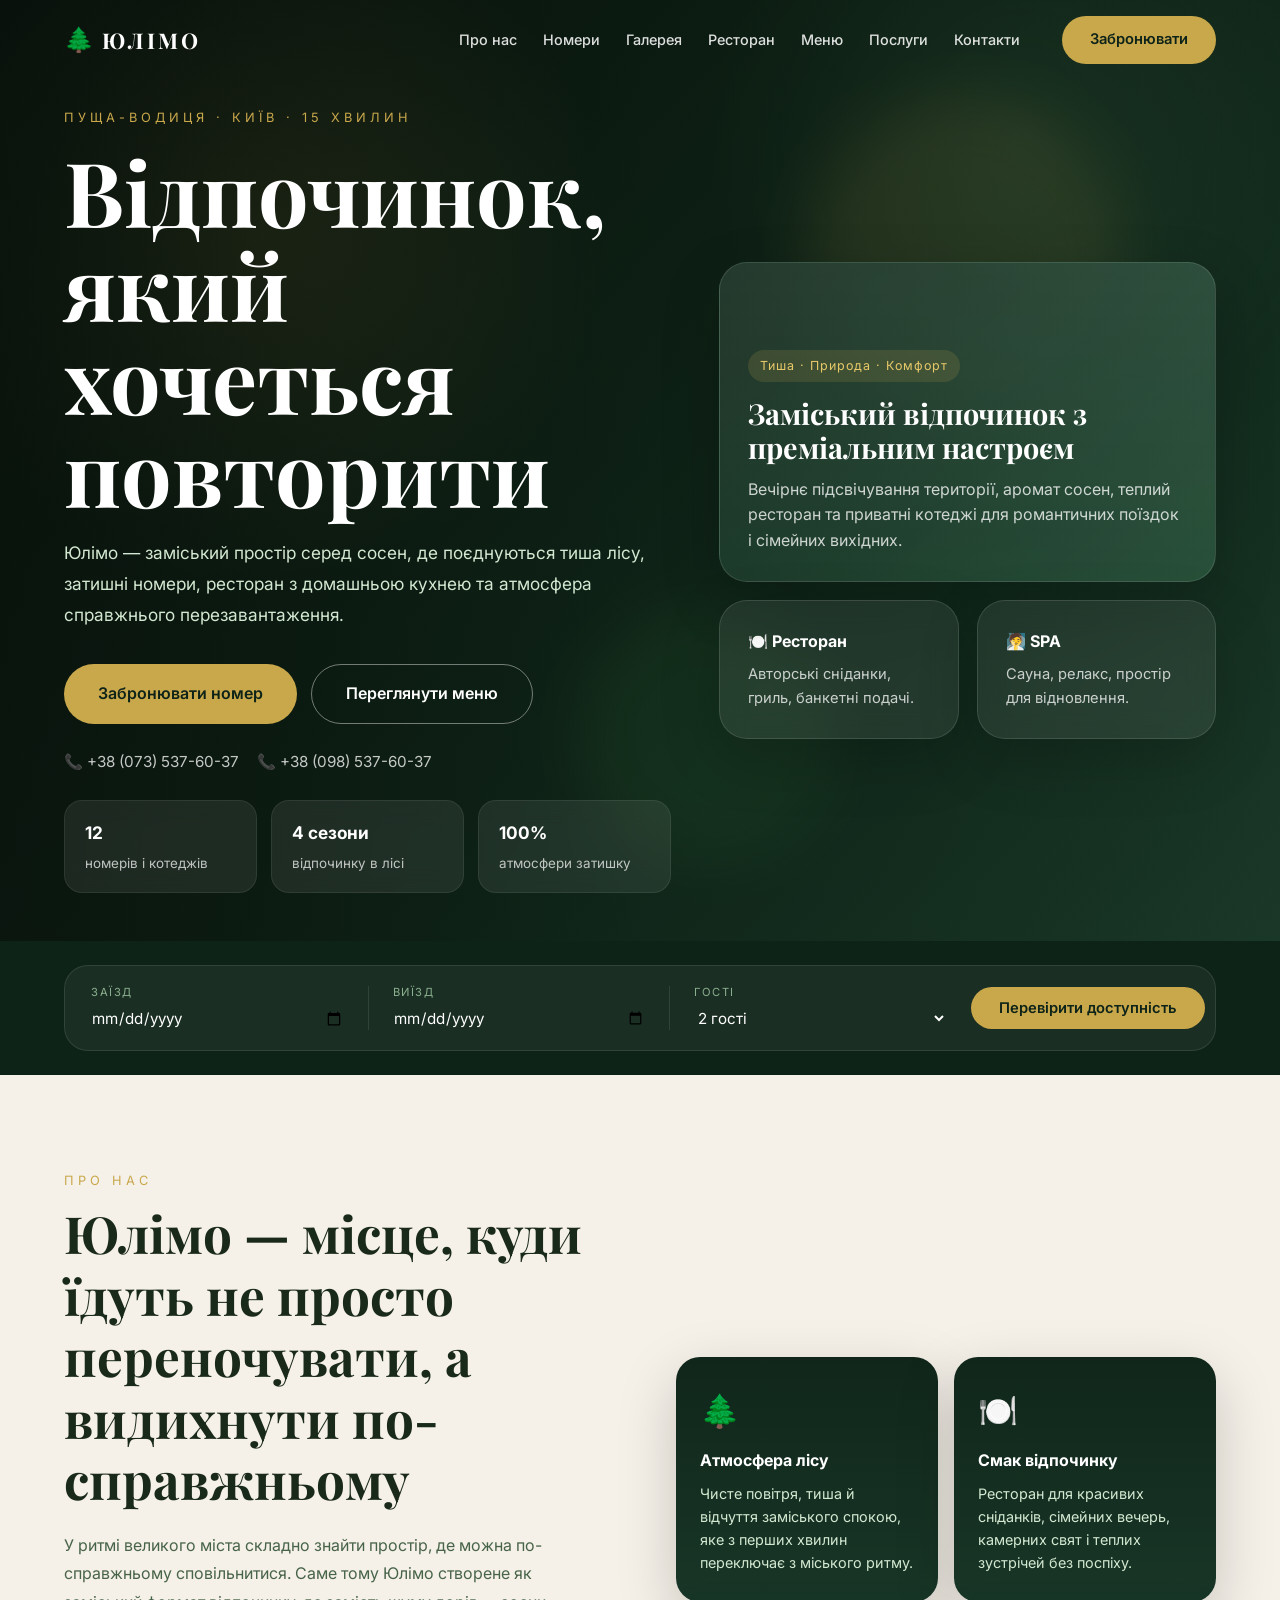
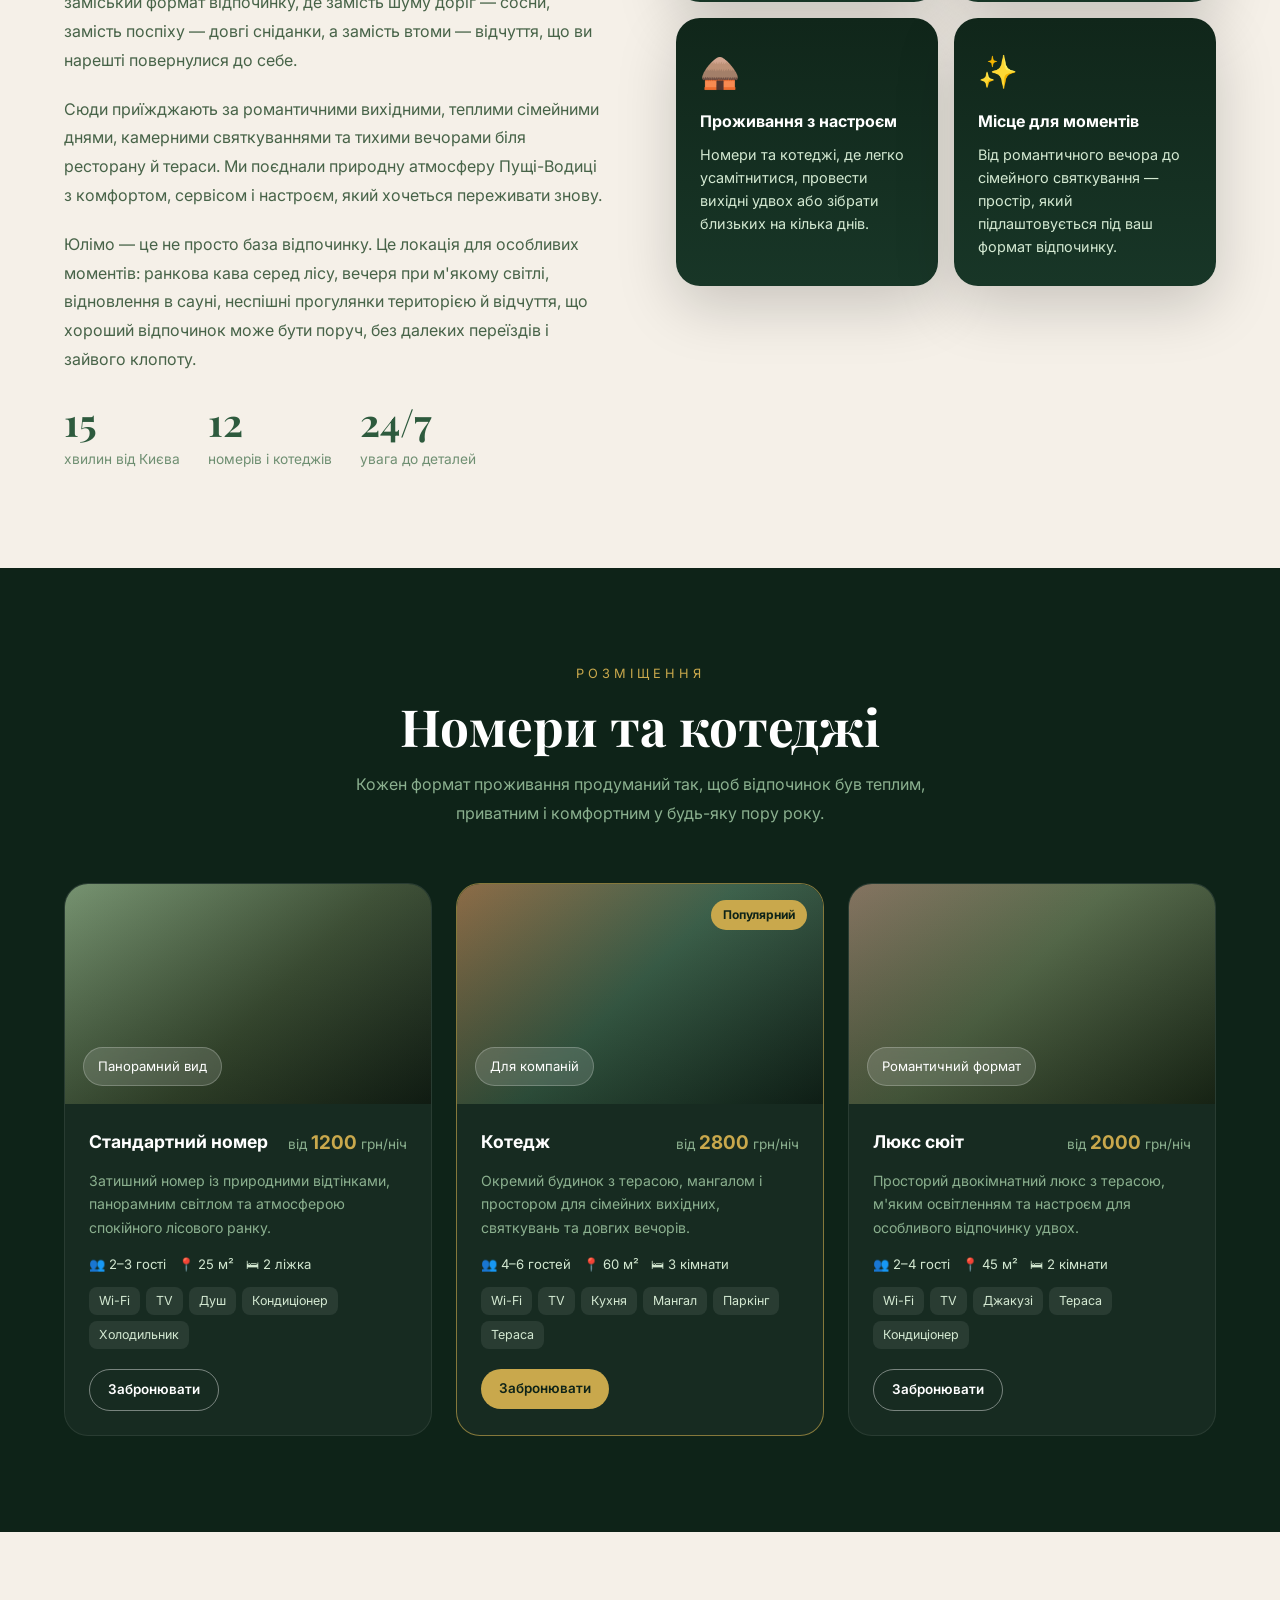
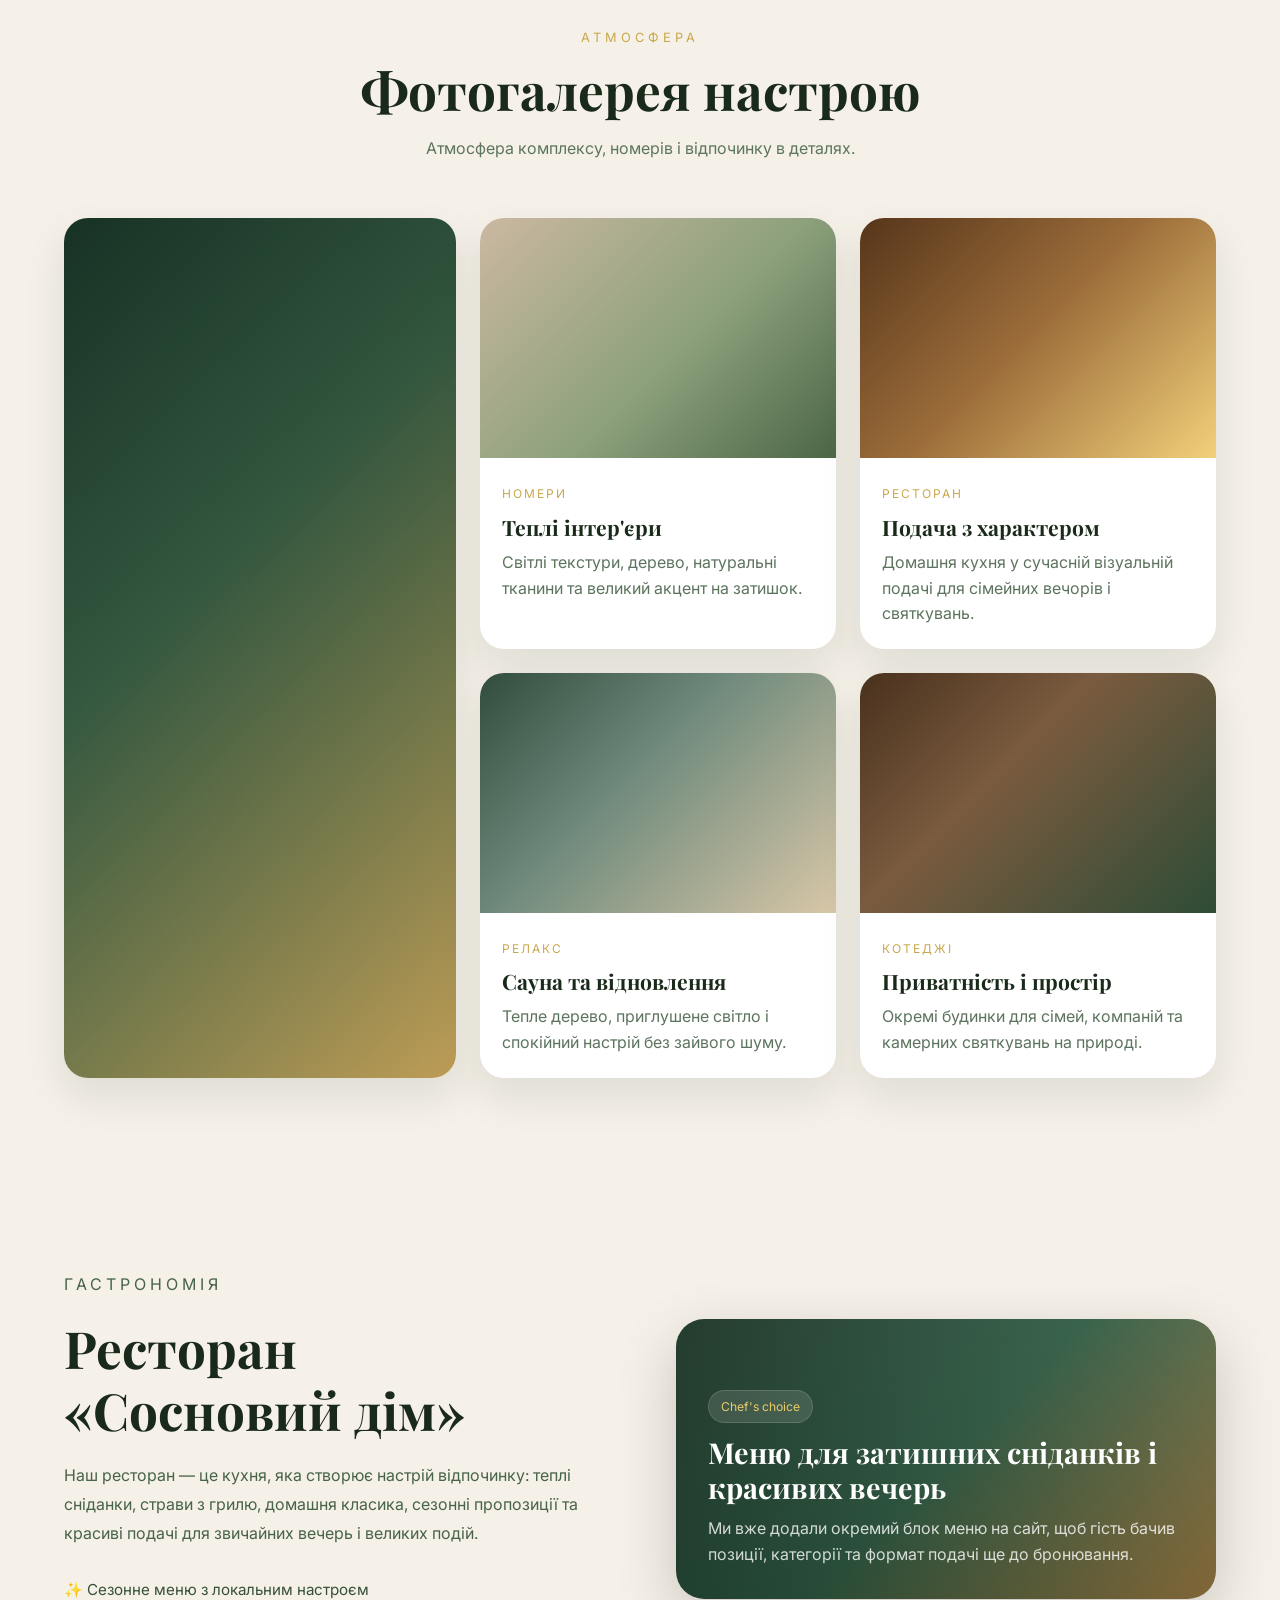
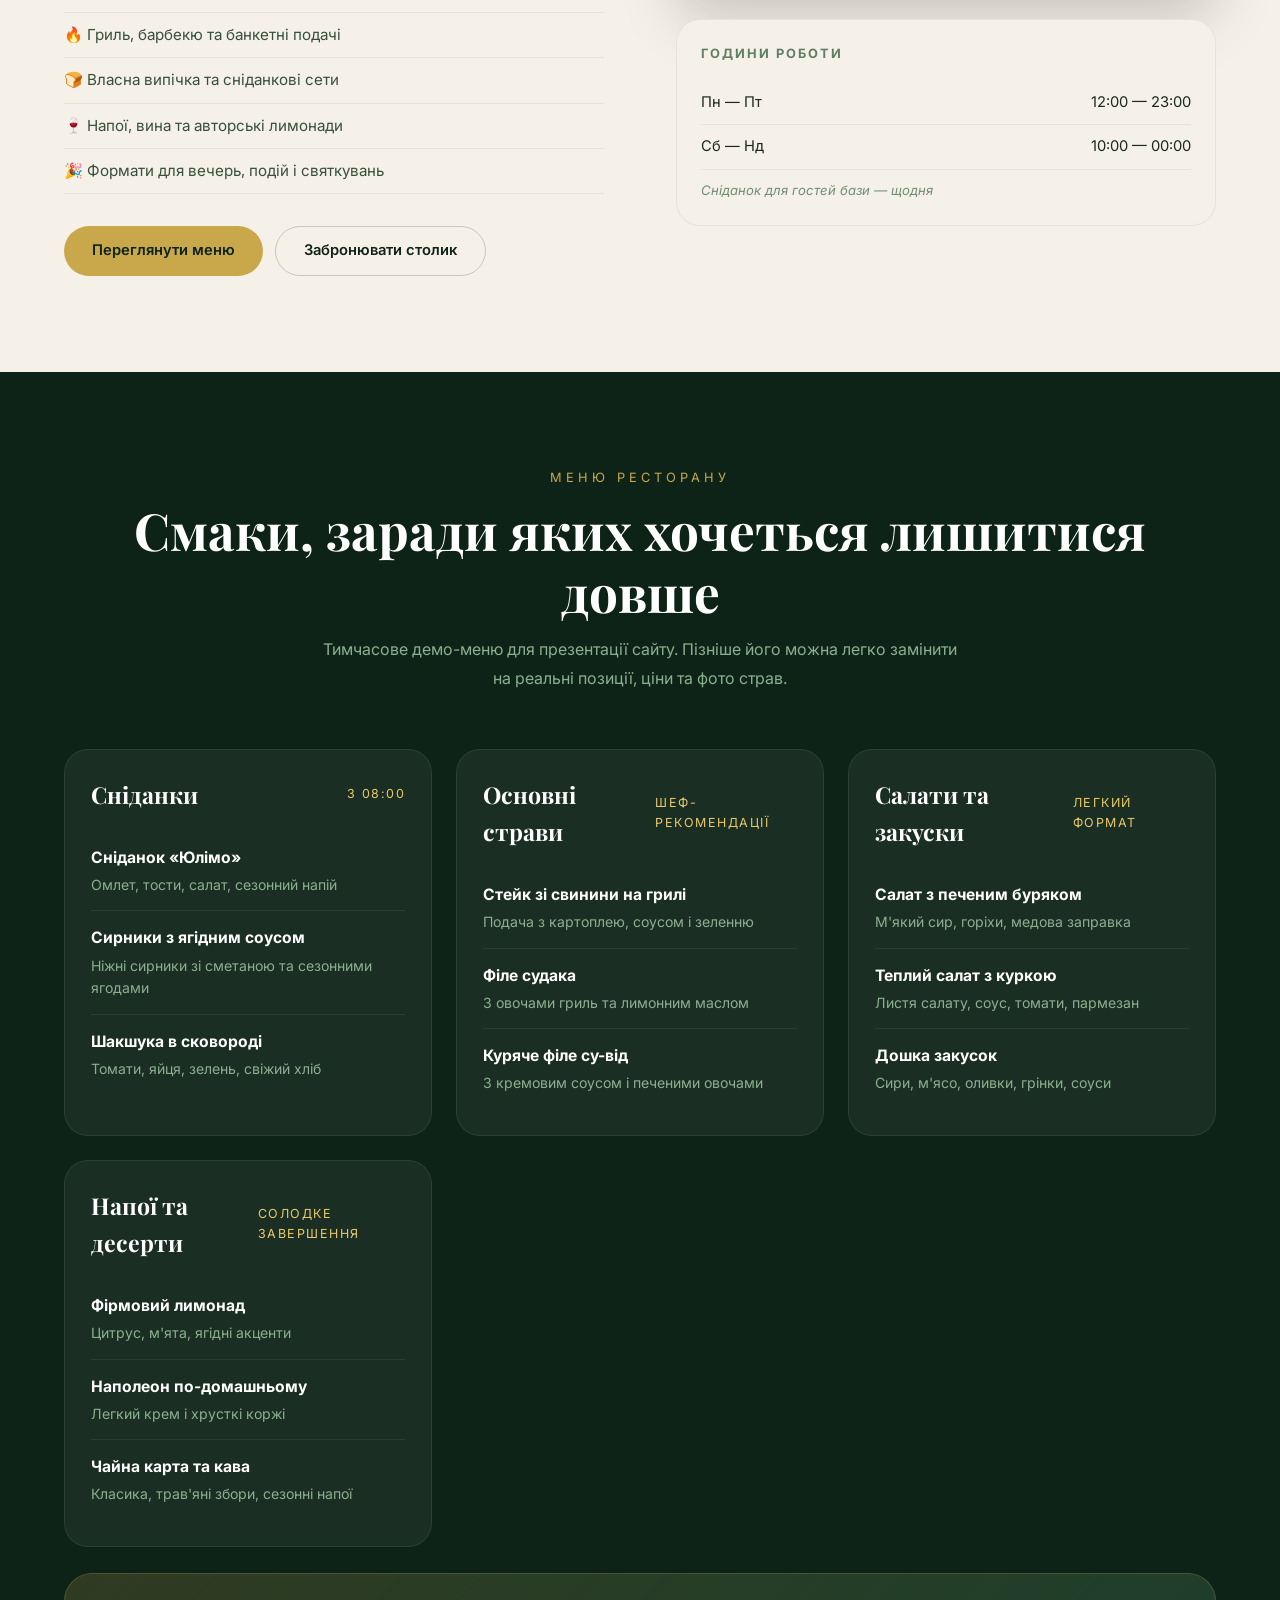
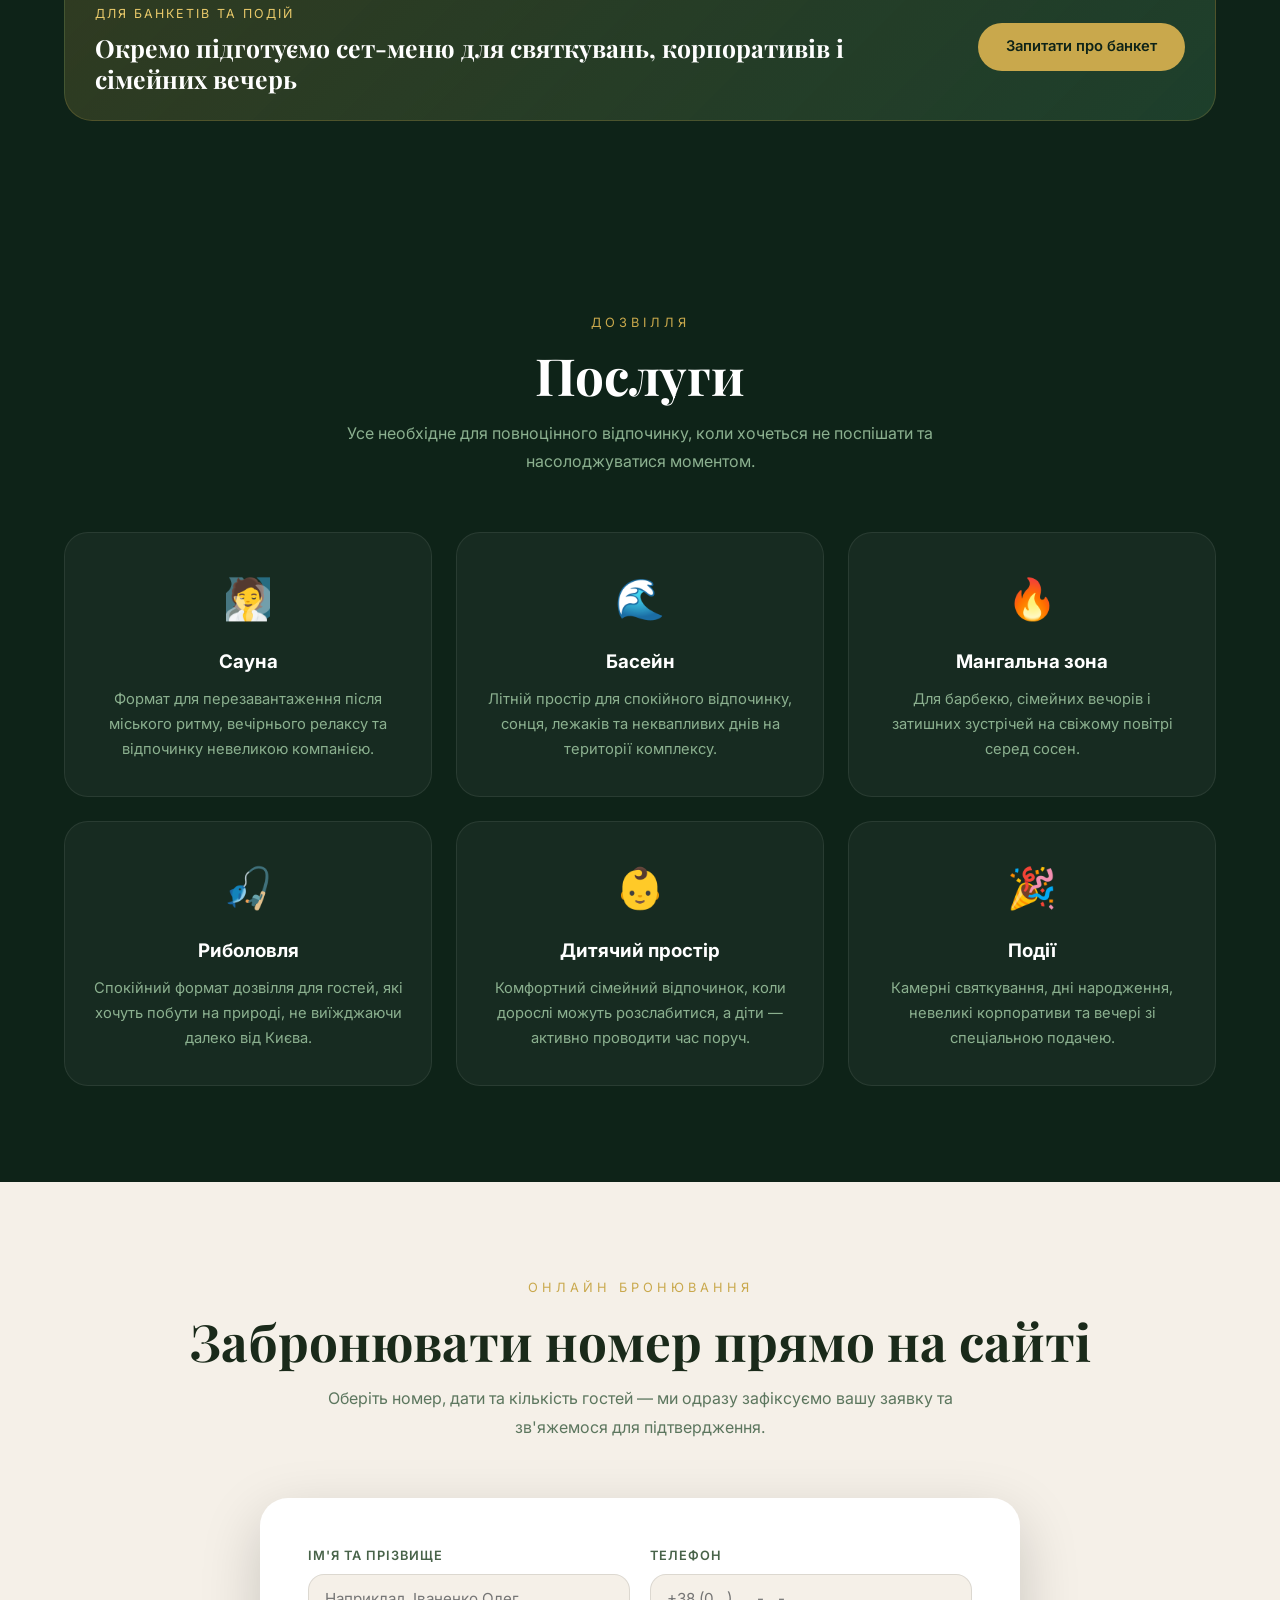
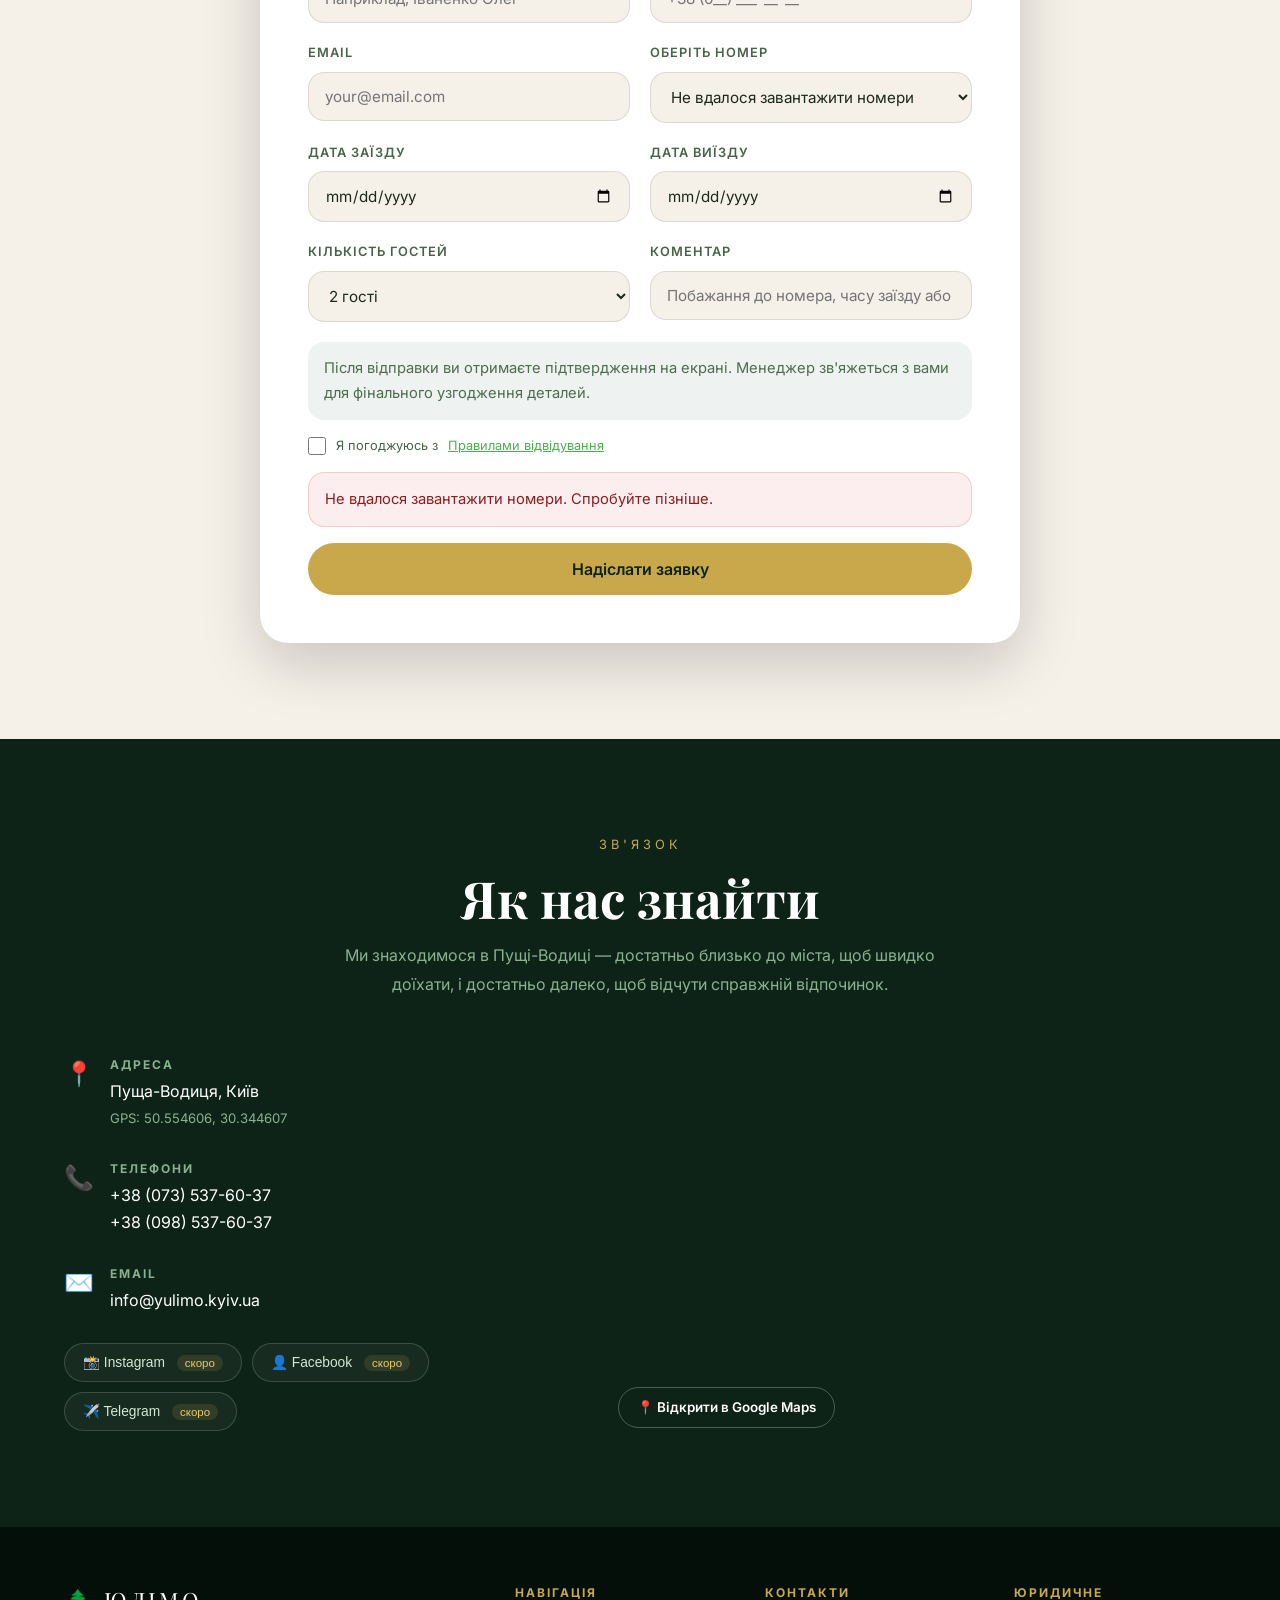
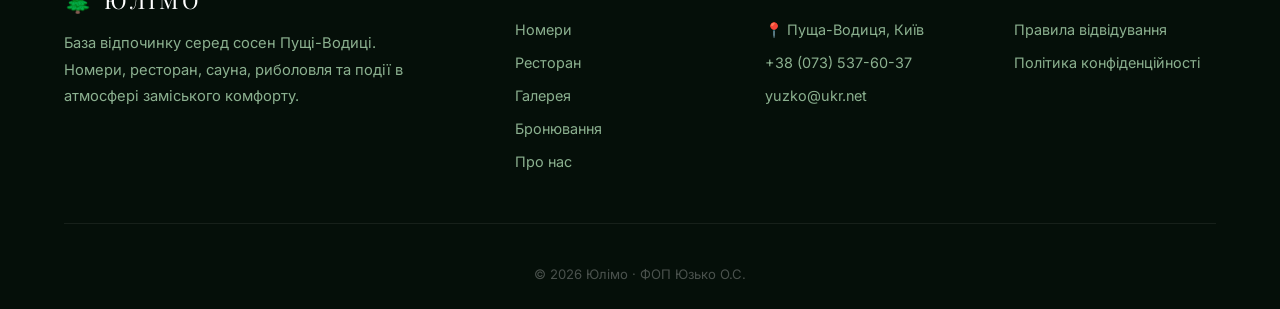
==== frontend/index.html @ b5e1c79e "fix: mobile navbar visibility on scroll + remove FOP from non-footer areas Co-authored-by: imeromua " ====
<!DOCTYPE html>
<html lang="uk">
<head>
    <meta charset="UTF-8">
    <meta name="viewport" content="width=device-width, initial-scale=1.0">
    <title>Юлімо — База відпочинку у Пущі-Водиці, Київ</title>
    <meta name="description" content="База відпочинку Юлімо — затишок серед сосен Пущі-Водиці поруч Києва. Номери і котеджі, ресторан з домашньою кухнею, сауна, риболовля, басейн. Бронюйте онлайн!">
    <meta name="keywords" content="база відпочинку, пуща водиця, київ, котеджі, номери, ресторан, сауна, риболовля, відпочинок, юлімо">
    <meta name="robots" content="index, follow">
    <meta property="og:title" content="Юлімо — База відпочинку у Пущі-Водиці">
    <meta property="og:description" content="Зануртесь у лісову казку за 15 хвилин від центру Києва. Номери, котеджі, ресторан, сауна, риболовля.">
    <meta property="og:type" content="website">
    <meta property="og:url" content="https://yulimo.kyiv.ua">
    <meta property="og:locale" content="uk_UA">
    <meta name="twitter:card" content="summary_large_image">
    <meta name="twitter:title" content="Юлімо — База відпочинку у Пущі-Водиці">
    <meta name="twitter:description" content="Зануртесь у лісову казку за 15 хвилин від центру Києва. Номери, котеджі, ресторан, сауна, риболовля.">
    <meta name="twitter:url" content="https://yulimo.kyiv.ua">
    <link rel="canonical" href="https://yulimo.kyiv.ua">
    <link rel="icon" type="image/x-icon" href="/favicon.ico">
    <link rel="icon" type="image/png" sizes="32x32" href="/favicon-32x32.png">
    <link rel="icon" type="image/png" sizes="16x16" href="/favicon-16x16.png">
    <link rel="apple-touch-icon" sizes="180x180" href="/apple-touch-icon.png">
    <link rel="manifest" href="/site.webmanifest">
    <link rel="preconnect" href="https://fonts.googleapis.com">
    <link rel="preconnect" href="https://fonts.gstatic.com" crossorigin>
    <link href="https://fonts.googleapis.com/css2?family=Playfair+Display:wght@400;600;700&family=Inter:wght@300;400;500;600;700&display=swap" rel="stylesheet">
    <link rel="stylesheet" href="css/style.css">

    <script type="application/ld+json">
    {
        "@context": "https://schema.org",
        "@type": "LodgingBusiness",
        "name": "Юлімо",
        "description": "База відпочинку у Пущі-Водиці поруч Києва",
        "telephone": ["+380735376037", "+380985376037"],
        "email": "info@yulimo.kyiv.ua",
        "url": "https://yulimo.kyiv.ua",
        "address": {
            "@type": "PostalAddress",
            "addressLocality": "Пуща-Водиця",
            "addressRegion": "Київ",
            "addressCountry": "UA"
        },
        "geo": {
            "@type": "GeoCoordinates",
            "latitude": 50.554606,
            "longitude": 30.344607
        },
        "amenityFeature": [
            {"@type": "LocationFeatureSpecification", "name": "Сауна"},
            {"@type": "LocationFeatureSpecification", "name": "Басейн"},
            {"@type": "LocationFeatureSpecification", "name": "Ресторан"},
            {"@type": "LocationFeatureSpecification", "name": "Wi-Fi"}
        ]
    }
    </script>
</head>
<body>
    <nav class="navbar" id="navbar">
        <div class="container nav-inner">
            <a href="#home" class="logo">
                <span class="logo-icon">🌲</span>
                <span class="logo-text">ЮЛІМО</span>
            </a>
            <ul class="nav-links" id="navLinks">
                <li><a href="#about">Про нас</a></li>
                <li><a href="#rooms">Номери</a></li>
                <li><a href="#gallery">Галерея</a></li>
                <li><a href="#restaurant">Ресторан</a></li>
                <li><a href="#menu">Меню</a></li>
                <li><a href="#services">Послуги</a></li>
                <li><a href="#contacts">Контакти</a></li>
            </ul>
            <a href="#booking" class="btn btn-primary nav-btn">Забронювати</a>
            <button class="burger" id="burger" aria-label="Меню" aria-expanded="false" aria-controls="navLinks">
                <span></span><span></span><span></span>
            </button>
        </div>
    </nav>

    <section class="hero" id="home">
        <div class="hero-bg"></div>
        <div class="hero-overlay"></div>
        <div class="hero-glow hero-glow-one"></div>
        <div class="hero-glow hero-glow-two"></div>
        <div class="container hero-layout">
            <div class="hero-content">
                <p class="hero-label">Пуща-Водиця · Київ · 15 хвилин</p>
                <h1 class="hero-title">Відпочинок,<br>який хочеться повторити</h1>
                <p class="hero-subtitle">Юлімо — заміський простір серед сосен, де поєднуються тиша лісу, затишні номери, ресторан з домашньою кухнею та атмосфера справжнього перезавантаження.</p>
                <div class="hero-actions">
                    <a href="#booking" class="btn btn-primary btn-lg">Забронювати номер</a>
                    <a href="#menu" class="btn btn-outline btn-lg">Переглянути меню</a>
                </div>
                <div class="hero-phones">
                    <a href="tel:+380735376037" class="hero-phone">📞 +38 (073) 537-60-37</a>
                    <a href="tel:+380985376037" class="hero-phone">📞 +38 (098) 537-60-37</a>
                </div>
                <div class="hero-metrics">
                    <div class="hero-metric">
                        <strong>12</strong>
                        <span>номерів і котеджів</span>
                    </div>
                    <div class="hero-metric">
                        <strong>4 сезони</strong>
                        <span>відпочинку в лісі</span>
                    </div>
                    <div class="hero-metric">
                        <strong>100%</strong>
                        <span>атмосфери затишку</span>
                    </div>
                </div>
            </div>
            <div class="hero-showcase reveal">
                <div class="showcase-card showcase-main">
                    <span class="showcase-kicker">Тиша · Природа · Комфорт</span>
                    <h3>Заміський відпочинок з преміальним настроєм</h3>
                    <p>Вечірнє підсвічування території, аромат сосен, теплий ресторан та приватні котеджі для романтичних поїздок і сімейних вихідних.</p>
                </div>
                <div class="showcase-row">
                    <div class="showcase-card showcase-small">
                        <span>🍽️ Ресторан</span>
                        <p>Авторські сніданки, гриль, банкетні подачі.</p>
                    </div>
                    <div class="showcase-card showcase-small">
                        <span>🧖 SPA</span>
                        <p>Сауна, релакс, простір для відновлення.</p>
                    </div>
                </div>
            </div>
        </div>
    </section>

    <section class="quick-booking">
        <div class="container">
            <form class="booking-bar" id="quickBookingForm">
                <div class="booking-field">
                    <label>Заїзд</label>
                    <input type="date" id="checkIn" required>
                </div>
                <div class="booking-divider"></div>
                <div class="booking-field">
                    <label>Виїзд</label>
                    <input type="date" id="checkOut" required>
                </div>
                <div class="booking-divider"></div>
                <div class="booking-field">
                    <label>Гості</label>
                    <select id="guests">
                        <option value="1">1 гість</option>
                        <option value="2" selected>2 гості</option>
                        <option value="3">3 гості</option>
                        <option value="4">4 гості</option>
                        <option value="5">5+ гостей</option>
                    </select>
                </div>
                <button type="submit" class="btn btn-primary">Перевірити доступність</button>
            </form>
        </div>
    </section>

    <section class="section" id="about">
        <div class="container">
            <div class="about-grid">
                <div class="about-text">
                    <p class="section-label">Про нас</p>
                    <h2 class="section-title">Юлімо — місце, куди їдуть не просто переночувати, а видихнути по-справжньому</h2>
                    <p class="about-desc">У ритмі великого міста складно знайти простір, де можна по-справжньому сповільнитися. Саме тому Юлімо створене як заміський формат відпочинку, де замість шуму доріг — сосни, замість поспіху — довгі сніданки, а замість втоми — відчуття, що ви нарешті повернулися до себе.</p>
                    <p class="about-desc">Сюди приїжджають за романтичними вихідними, теплими сімейними днями, камерними святкуваннями та тихими вечорами біля ресторану й тераси. Ми поєднали природну атмосферу Пущі-Водиці з комфортом, сервісом і настроєм, який хочеться переживати знову.</p>
                    <p class="about-desc">Юлімо — це не просто база відпочинку. Це локація для особливих моментів: ранкова кава серед лісу, вечеря при м'якому світлі, відновлення в сауні, неспішні прогулянки територією й відчуття, що хороший відпочинок може бути поруч, без далеких переїздів і зайвого клопоту.</p>
                    <div class="about-stats">
                        <div class="stat">
                            <span class="stat-num">15</span>
                            <span class="stat-label">хвилин від Києва</span>
                        </div>
                        <div class="stat">
                            <span class="stat-num">12</span>
                            <span class="stat-label">номерів і котеджів</span>
                        </div>
                        <div class="stat">
                            <span class="stat-num">24/7</span>
                            <span class="stat-label">увага до деталей</span>
                        </div>
                    </div>
                </div>
                <div class="about-features">
                    <div class="feature-card reveal">
                        <div class="feature-icon">🌲</div>
                        <h3>Атмосфера лісу</h3>
                        <p>Чисте повітря, тиша й відчуття заміського спокою, яке з перших хвилин переключає з міського ритму.</p>
                    </div>
                    <div class="feature-card reveal">
                        <div class="feature-icon">🍽️</div>
                        <h3>Смак відпочинку</h3>
                        <p>Ресторан для красивих сніданків, сімейних вечерь, камерних свят і теплих зустрічей без поспіху.</p>
                    </div>
                    <div class="feature-card reveal">
                        <div class="feature-icon">🛖</div>
                        <h3>Проживання з настроєм</h3>
                        <p>Номери та котеджі, де легко усамітнитися, провести вихідні удвох або зібрати близьких на кілька днів.</p>
                    </div>
                    <div class="feature-card reveal">
                        <div class="feature-icon">✨</div>
                        <h3>Місце для моментів</h3>
                        <p>Від романтичного вечора до сімейного святкування — простір, який підлаштовується під ваш формат відпочинку.</p>
                    </div>
                </div>
            </div>
        </div>
    </section>

    <section class="section section-dark" id="rooms">
        <div class="container">
            <div class="section-header">
                <p class="section-label">Розміщення</p>
                <h2 class="section-title">Номери та котеджі</h2>
                <p class="section-subtitle">Кожен формат проживання продуманий так, щоб відпочинок був теплим, приватним і комфортним у будь-яку пору року.</p>
            </div>
            <div class="rooms-grid">
                <div class="room-card reveal">
                    <div class="room-photo room-photo-one">
                        <div class="room-photo-badge">Панорамний вид</div>
                    </div>
                    <div class="room-info">
                        <div class="room-header">
                            <h3>Стандартний номер</h3>
                            <div class="room-price">від <strong>1200</strong> грн/ніч</div>
                        </div>
                        <p class="room-desc">Затишний номер із природними відтінками, панорамним світлом та атмосферою спокійного лісового ранку.</p>
                        <div class="room-meta">
                            <span>👥 2–3 гості</span>
                            <span>📍 25 м²</span>
                            <span>🛏 2 ліжка</span>
                        </div>
                        <div class="room-amenities">
                            <span>Wi-Fi</span><span>TV</span><span>Душ</span><span>Кондиціонер</span><span>Холодильник</span>
                        </div>
                        <a href="#booking" class="btn btn-outline btn-sm">Забронювати</a>
                    </div>
                </div>
                <div class="room-card featured reveal">
                    <div class="room-badge">Популярний</div>
                    <div class="room-photo room-photo-two">
                        <div class="room-photo-badge">Для компаній</div>
                    </div>
                    <div class="room-info">
                        <div class="room-header">
                            <h3>Котедж</h3>
                            <div class="room-price">від <strong>2800</strong> грн/ніч</div>
                        </div>
                        <p class="room-desc">Окремий будинок з терасою, мангалом і простором для сімейних вихідних, святкувань та довгих вечорів.</p>
                        <div class="room-meta">
                            <span>👥 4–6 гостей</span>
                            <span>📍 60 м²</span>
                            <span>🛏 3 кімнати</span>
                        </div>
                        <div class="room-amenities">
                            <span>Wi-Fi</span><span>TV</span><span>Кухня</span><span>Мангал</span><span>Паркінг</span><span>Тераса</span>
                        </div>
                        <a href="#booking" class="btn btn-primary btn-sm">Забронювати</a>
                    </div>
                </div>
                <div class="room-card reveal">
                    <div class="room-photo room-photo-three">
                        <div class="room-photo-badge">Романтичний формат</div>
                    </div>
                    <div class="room-info">
                        <div class="room-header">
                            <h3>Люкс сюіт</h3>
                            <div class="room-price">від <strong>2000</strong> грн/ніч</div>
                        </div>
                        <p class="room-desc">Просторий двокімнатний люкс з терасою, м'яким освітленням та настроєм для особливого відпочинку удвох.</p>
                        <div class="room-meta">
                            <span>👥 2–4 гості</span>
                            <span>📍 45 м²</span>
                            <span>🛏 2 кімнати</span>
                        </div>
                        <div class="room-amenities">
                            <span>Wi-Fi</span><span>TV</span><span>Джакузі</span><span>Тераса</span><span>Кондиціонер</span>
                        </div>
                        <a href="#booking" class="btn btn-outline btn-sm">Забронювати</a>
                    </div>
                </div>
            </div>
        </div>
    </section>

    <section class="section" id="gallery">
        <div class="container">
            <div class="section-header">
                <p class="section-label">Атмосфера</p>
                <h2 class="section-title">Фотогалерея настрою</h2>
                <p class="section-subtitle">Атмосфера комплексу, номерів і відпочинку в деталях.</p>
            </div>
            <div class="gallery-grid">
                <article class="gallery-card gallery-card-tall reveal">
                    <div class="gallery-card-media gallery-forest"></div>
                    <div class="gallery-card-body">
                        <span>Територія</span>
                        <h3>Сосни, підсвічені доріжки та тиша</h3>
                        <p>Вечірній настрій заміського комплексу з глибокими зеленими відтінками та м'яким золотим світлом.</p>
                    </div>
                </article>
                <article class="gallery-card reveal">
                    <div class="gallery-card-media gallery-room"></div>
                    <div class="gallery-card-body">
                        <span>Номери</span>
                        <h3>Теплі інтер'єри</h3>
                        <p>Світлі текстури, дерево, натуральні тканини та великий акцент на затишок.</p>
                    </div>
                </article>
                <article class="gallery-card reveal">
                    <div class="gallery-card-media gallery-food"></div>
                    <div class="gallery-card-body">
                        <span>Ресторан</span>
                        <h3>Подача з характером</h3>
                        <p>Домашня кухня у сучасній візуальній подачі для сімейних вечорів і святкувань.</p>
                    </div>
                </article>
                <article class="gallery-card reveal">
                    <div class="gallery-card-media gallery-spa"></div>
                    <div class="gallery-card-body">
                        <span>Релакс</span>
                        <h3>Сауна та відновлення</h3>
                        <p>Тепле дерево, приглушене світло і спокійний настрій без зайвого шуму.</p>
                    </div>
                </article>
                <article class="gallery-card reveal">
                    <div class="gallery-card-media gallery-cottage"></div>
                    <div class="gallery-card-body">
                        <span>Котеджі</span>
                        <h3>Приватність і простір</h3>
                        <p>Окремі будинки для сімей, компаній та камерних святкувань на природі.</p>
                    </div>
                </article>
            </div>
        </div>
    </section>

    <section class="section" id="restaurant">
        <div class="container">
            <div class="restaurant-grid">
                <div class="restaurant-text">
                    <p class="section-label">Гастрономія</p>
                    <h2 class="section-title">Ресторан<br>«Сосновий дім»</h2>
                    <p>Наш ресторан — це кухня, яка створює настрій відпочинку: теплі сніданки, страви з грилю, домашня класика, сезонні пропозиції та красиві подачі для звичайних вечерь і великих подій.</p>
                    <ul class="restaurant-features">
                        <li>✨ Сезонне меню з локальним настроєм</li>
                        <li>🔥 Гриль, барбекю та банкетні подачі</li>
                        <li>🍞 Власна випічка та сніданкові сети</li>
                        <li>🍷 Напої, вина та авторські лимонади</li>
                        <li>🎉 Формати для вечерь, подій і святкувань</li>
                    </ul>
                    <div class="restaurant-actions">
                        <a href="#menu" class="btn btn-primary">Переглянути меню</a>
                        <a href="#booking" class="btn btn-outline">Забронювати столик</a>
                    </div>
                </div>
                <div class="restaurant-visual reveal">
                    <div class="restaurant-scene">
                        <div class="restaurant-scene-badge">Chef's choice</div>
                        <h3>Меню для затишних сніданків і красивих вечерь</h3>
                        <p>Ми вже додали окремий блок меню на сайт, щоб гість бачив позиції, категорії та формат подачі ще до бронювання.</p>
                    </div>
                    <div class="restaurant-hours">
                        <h4>Години роботи</h4>
                        <div class="hours-row"><span>Пн — Пт</span><span>12:00 — 23:00</span></div>
                        <div class="hours-row"><span>Сб — Нд</span><span>10:00 — 00:00</span></div>
                        <div class="hours-note">Сніданок для гостей бази — щодня</div>
                    </div>
                </div>
            </div>
        </div>
    </section>

    <section class="section section-dark" id="menu">
        <div class="container">
            <div class="section-header">
                <p class="section-label">Меню ресторану</p>
                <h2 class="section-title">Смаки, заради яких хочеться лишитися довше</h2>
                <p class="section-subtitle">Тимчасове демо-меню для презентації сайту. Пізніше його можна легко замінити на реальні позиції, ціни та фото страв.</p>
            </div>
            <div class="menu-grid">
                <article class="menu-card reveal">
                    <div class="menu-card-head">
                        <h3>Сніданки</h3>
                        <span>з 08:00</span>
                    </div>
                    <ul class="menu-list">
                        <li><strong>Сніданок «Юлімо»</strong><span>Омлет, тости, салат, сезонний напій</span></li>
                        <li><strong>Сирники з ягідним соусом</strong><span>Ніжні сирники зі сметаною та сезонними ягодами</span></li>
                        <li><strong>Шакшука в сковороді</strong><span>Томати, яйця, зелень, свіжий хліб</span></li>
                    </ul>
                </article>
                <article class="menu-card reveal">
                    <div class="menu-card-head">
                        <h3>Основні страви</h3>
                        <span>шеф-рекомендації</span>
                    </div>
                    <ul class="menu-list">
                        <li><strong>Стейк зі свинини на грилі</strong><span>Подача з картоплею, соусом і зеленню</span></li>
                        <li><strong>Філе судака</strong><span>З овочами гриль та лимонним маслом</span></li>
                        <li><strong>Куряче філе су-від</strong><span>З кремовим соусом і печеними овочами</span></li>
                    </ul>
                </article>
                <article class="menu-card reveal">
                    <div class="menu-card-head">
                        <h3>Салати та закуски</h3>
                        <span>легкий формат</span>
                    </div>
                    <ul class="menu-list">
                        <li><strong>Салат з печеним буряком</strong><span>М'який сир, горіхи, медова заправка</span></li>
                        <li><strong>Теплий салат з куркою</strong><span>Листя салату, соус, томати, пармезан</span></li>
                        <li><strong>Дошка закусок</strong><span>Сири, м'ясо, оливки, грінки, соуси</span></li>
                    </ul>
                </article>
                <article class="menu-card reveal">
                    <div class="menu-card-head">
                        <h3>Напої та десерти</h3>
                        <span>солодке завершення</span>
                    </div>
                    <ul class="menu-list">
                        <li><strong>Фірмовий лимонад</strong><span>Цитрус, м'ята, ягідні акценти</span></li>
                        <li><strong>Наполеон по-домашньому</strong><span>Легкий крем і хрусткі коржі</span></li>
                        <li><strong>Чайна карта та кава</strong><span>Класика, трав'яні збори, сезонні напої</span></li>
                    </ul>
                </article>
            </div>
            <div class="menu-banner reveal">
                <div>
                    <span class="menu-banner-label">Для банкетів та подій</span>
                    <h3>Окремо підготуємо сет-меню для святкувань, корпоративів і сімейних вечерь</h3>
                </div>
                <a href="#booking" class="btn btn-primary">Запитати про банкет</a>
            </div>
        </div>
    </section>

    <section class="section section-dark" id="services">
        <div class="container">
            <div class="section-header">
                <p class="section-label">Дозвілля</p>
                <h2 class="section-title">Послуги</h2>
                <p class="section-subtitle">Усе необхідне для повноцінного відпочинку, коли хочеться не поспішати та насолоджуватися моментом.</p>
            </div>
            <div class="services-grid">
                <div class="service-card reveal">
                    <div class="service-icon">🧖</div>
                    <h3>Сауна</h3>
                    <p>Формат для перезавантаження після міського ритму, вечірнього релаксу та відпочинку невеликою компанією.</p>
                </div>
                <div class="service-card reveal">
                    <div class="service-icon">🌊</div>
                    <h3>Басейн</h3>
                    <p>Літній простір для спокійного відпочинку, сонця, лежаків та неквапливих днів на території комплексу.</p>
                </div>
                <div class="service-card reveal">
                    <div class="service-icon">🔥</div>
                    <h3>Мангальна зона</h3>
                    <p>Для барбекю, сімейних вечорів і затишних зустрічей на свіжому повітрі серед сосен.</p>
                </div>
                <div class="service-card reveal">
                    <div class="service-icon">🎣</div>
                    <h3>Риболовля</h3>
                    <p>Спокійний формат дозвілля для гостей, які хочуть побути на природі, не виїжджаючи далеко від Києва.</p>
                </div>
                <div class="service-card reveal">
                    <div class="service-icon">👶</div>
                    <h3>Дитячий простір</h3>
                    <p>Комфортний сімейний відпочинок, коли дорослі можуть розслабитися, а діти — активно проводити час поруч.</p>
                </div>
                <div class="service-card reveal">
                    <div class="service-icon">🎉</div>
                    <h3>Події</h3>
                    <p>Камерні святкування, дні народження, невеликі корпоративи та вечері зі спеціальною подачею.</p>
                </div>
            </div>
        </div>
    </section>

    <section class="section" id="booking">
        <div class="container">
            <div class="section-header">
                <p class="section-label">Онлайн бронювання</p>
                <h2 class="section-title">Забронювати номер прямо на сайті</h2>
                <p class="section-subtitle">Оберіть номер, дати та кількість гостей — ми одразу зафіксуємо вашу заявку та зв'яжемося для підтвердження.</p>
            </div>
            <form class="booking-form" id="bookingForm">
                <div class="form-row">
                    <div class="form-group">
                        <label for="bookingGuestName">Ім'я та прізвище</label>
                        <input type="text" id="bookingGuestName" placeholder="Наприклад, Іваненко Олег" required>
                    </div>
                    <div class="form-group">
                        <label for="bookingGuestPhone">Телефон</label>
                        <input type="tel" id="bookingGuestPhone" placeholder="+38 (0__) ___-__-__" required>
                    </div>
                </div>
                <div class="form-row">
                    <div class="form-group">
                        <label for="bookingGuestEmail">Email</label>
                        <input type="email" id="bookingGuestEmail" placeholder="your@email.com">
                    </div>
                    <div class="form-group">
                        <label for="bookingRoomId">Оберіть номер</label>
                        <select id="bookingRoomId" required>
                            <option value="">Завантажуємо доступні номери...</option>
                        </select>
                    </div>
                </div>
                <div class="form-row">
                    <div class="form-group">
                        <label for="bookingCheckIn">Дата заїзду</label>
                        <input type="date" id="bookingCheckIn" required>
                    </div>
                    <div class="form-group">
                        <label for="bookingCheckOut">Дата виїзду</label>
                        <input type="date" id="bookingCheckOut" required>
                    </div>
                </div>
                <div class="form-row">
                    <div class="form-group">
                        <label for="bookingGuestsCount">Кількість гостей</label>
                        <select id="bookingGuestsCount" required>
                            <option value="1">1 гість</option>
                            <option value="2" selected>2 гості</option>
                            <option value="3">3 гості</option>
                            <option value="4">4 гості</option>
                            <option value="5">5 гостей</option>
                            <option value="6">6+ гостей</option>
                        </select>
                    </div>
                    <div class="form-group">
                        <label for="bookingComment">Коментар</label>
                        <input type="text" id="bookingComment" placeholder="Побажання до номера, часу заїзду або деталей відпочинку">
                    </div>
                </div>
                <div class="booking-note">Після відправки ви отримаєте підтвердження на екрані. Менеджер зв'яжеться з вами для фінального узгодження деталей.</div>
                <div class="form-group form-check">
                    <label class="form-check-label">
                        <input type="checkbox" id="bookingAgreeRules" required>
                        Я погоджуюсь з <a href="pages/rules.html" target="_blank">Правилами відвідування</a>
                    </label>
                </div>
                <div class="form-status" id="bookingStatus" aria-live="polite"></div>
                <button type="submit" class="btn btn-primary btn-lg btn-full">Надіслати заявку</button>
            </form>
        </div>
    </section>

    <section class="section section-dark" id="contacts">
        <div class="container">
            <div class="section-header">
                <p class="section-label">Зв'язок</p>
                <h2 class="section-title">Як нас знайти</h2>
                <p class="section-subtitle">Ми знаходимося в Пущі-Водиці — достатньо близько до міста, щоб швидко доїхати, і достатньо далеко, щоб відчути справжній відпочинок.</p>
            </div>
            <div class="contacts-grid">
                <div class="contact-info">
                    <div class="contact-item reveal">
                        <div class="contact-icon">📍</div>
                        <div>
                            <h4>Адреса</h4>
                            <p>Пуща-Водиця, Київ</p>
                            <small>GPS: 50.554606, 30.344607</small>
                        </div>
                    </div>
                    <div class="contact-item reveal">
                        <div class="contact-icon">📞</div>
                        <div>
                            <h4>Телефони</h4>
                            <p><a href="tel:+380735376037">+38 (073) 537-60-37</a></p>
                            <p><a href="tel:+380985376037">+38 (098) 537-60-37</a></p>
                        </div>
                    </div>
                    <div class="contact-item reveal">
                        <div class="contact-icon">✉️</div>
                        <div>
                            <h4>Email</h4>
                            <p><a href="mailto:info@yulimo.kyiv.ua">info@yulimo.kyiv.ua</a></p>
                        </div>
                    </div>
                    <div class="contact-socials reveal">
                        <button type="button" class="social-btn social-disabled" data-placeholder="instagram">📸 Instagram <span>скоро</span></button>
                        <button type="button" class="social-btn social-disabled" data-placeholder="facebook">👤 Facebook <span>скоро</span></button>
                        <button type="button" class="social-btn social-disabled" data-placeholder="telegram">✈️ Telegram <span>скоро</span></button>
                    </div>
                </div>
                <div class="contact-map reveal">
                    <iframe
                        src="https://www.google.com/maps/embed?pb=!1m18!1m12!1m3!1d2537.5!2d30.344607!3d50.554606!2m3!1f0!2f0!3f0!3m2!1i1024!2i768!4f13.1!3m3!1m2!1s0x0%3A0x0!2zNTDCsDMzJzE2LjYiTiAzMMKwMjAnNDAuNiJF!5e0!3m2!1suk!2sua!4v1"
                        width="100%"
                        height="320"
                        style="border:0; border-radius:12px;"
                        allowfullscreen
                        loading="lazy"
                        referrerpolicy="no-referrer-when-downgrade"
                        title="Карта бази відпочинку Юлімо"></iframe>
                    <a href="https://www.google.com/maps?q=50.554606,30.344607" target="_blank" rel="noopener" class="btn btn-outline btn-sm map-link">📍 Відкрити в Google Maps</a>
                </div>
            </div>
        </div>
    </section>

    <footer class="footer">
        <div class="container">
            <div class="footer-top">
                <div class="footer-brand">
                    <div class="footer-logo">🌲 ЮЛІМО</div>
                    <p>База відпочинку серед сосен Пущі-Водиці. Номери, ресторан, сауна, риболовля та події в атмосфері заміського комфорту.</p>
                </div>
                <div class="footer-links">
                    <h5>Навігація</h5>
                    <a href="#rooms">Номери</a>
                    <a href="#restaurant">Ресторан</a>
                    <a href="#gallery">Галерея</a>
                    <a href="#booking">Бронювання</a>
                    <a href="#about">Про нас</a>
                </div>
                <div class="footer-contacts">
                    <h5>Контакти</h5>
                    <span class="footer-placeholder">📍 Пуща-Водиця, Київ</span>
                    <a href="tel:+380735376037">+38 (073) 537-60-37</a>
                    <a href="mailto:yuzko@ukr.net">yuzko@ukr.net</a>
                </div>
                <div class="footer-legal">
                    <h5>Юридичне</h5>
                    <a href="pages/rules.html">Правила відвідування</a>
                    <a href="pages/privacy.html">Політика конфіденційності</a>
                </div>
            </div>
            <div class="footer-bottom">
                <p>© 2026 Юлімо · ФОП Юзько О.С.</p>
            </div>
        </div>
    </footer>

    <script type="module" src="js/main.js"></script>
</body>
</html>
---- frontend/css/style.css ----
/* ===========================
   YULIMO — Main Styles
   =========================== */

:root {
    --green-dark: #0e2318;
    --green-mid: #1a3a2a;
    --green-light: #2d5a3d;
    --green-accent: #4caf50;
    --gold: #c9a84c;
    --gold-light: #e8c96a;
    --beige: #f5f0e8;
    --white: #ffffff;
    --text-light: #d3e8d1;
    --text-muted: #8bb08f;
    --radius: 18px;
    --shadow: 0 20px 60px rgba(0,0,0,0.18);
}

* { margin: 0; padding: 0; box-sizing: border-box; }
html { scroll-behavior: smooth; }
body {
    font-family: 'Inter', sans-serif;
    background: var(--beige);
    color: #1a2a1a;
    line-height: 1.6;
}
body.menu-open { overflow: hidden; }
.container { max-width: 1200px; margin: 0 auto; padding: 0 24px; }

.navbar {
    position: fixed;
    top: 0; left: 0; right: 0;
    z-index: 100;
    padding: 16px 0;
    transition: all 0.3s ease;
}
.navbar.scrolled {
    background: rgba(14,35,24,0.94);
    backdrop-filter: blur(14px);
    padding: 12px 0;
    box-shadow: 0 12px 28px rgba(0,0,0,0.2);
}
.nav-inner { display: flex; align-items: center; gap: 32px; }
.logo { display: flex; align-items: center; gap: 8px; text-decoration: none; color: var(--white); }
.logo-icon { font-size: 1.5rem; }
.logo-text {
    font-family: 'Playfair Display', serif;
    font-size: 1.35rem;
    font-weight: 700;
    letter-spacing: 3px;
    color: var(--white);
}
.nav-links { display: flex; list-style: none; gap: 26px; margin-left: auto; }
.nav-links a {
    color: rgba(255,255,255,0.86);
    text-decoration: none;
    font-size: 0.9rem;
    font-weight: 500;
    transition: color 0.2s ease;
}
.nav-links a:hover { color: var(--gold-light); }
.nav-btn { margin-left: 10px; }
.burger {
    display: none;
    flex-direction: column;
    gap: 5px;
    background: none;
    border: none;
    cursor: pointer;
    margin-left: auto;
    padding: 4px;
    /* поверх відкритого меню */
    position: relative;
    z-index: 101;
}
.burger span { width: 24px; height: 2px; background: var(--white); border-radius: 2px; transition: 0.3s; }
/* Анімація бургера → хрестик */
.burger.active span:nth-child(1) { transform: translateY(7px) rotate(45deg); }
.burger.active span:nth-child(2) { opacity: 0; }
.burger.active span:nth-child(3) { transform: translateY(-7px) rotate(-45deg); }

.btn {
    display: inline-flex;
    align-items: center;
    justify-content: center;
    padding: 12px 28px;
    border-radius: 999px;
    font-family: 'Inter', sans-serif;
    font-size: 0.92rem;
    font-weight: 600;
    text-decoration: none;
    cursor: pointer;
    border: none;
    transition: all 0.25s ease;
    white-space: nowrap;
}
.btn-primary { background: var(--gold); color: var(--green-dark); }
.btn-primary:hover {
    background: var(--gold-light);
    transform: translateY(-2px);
    box-shadow: 0 10px 26px rgba(201,168,76,0.35);
}
.btn-outline { background: transparent; color: var(--white); border: 1.5px solid rgba(255,255,255,0.42); }
.btn-outline:hover { border-color: var(--gold); color: var(--gold); }
.btn-lg { padding: 16px 34px; font-size: 1rem; }
.btn-sm { padding: 9px 18px; font-size: 0.84rem; }
.btn-full { width: 100%; }

.hero {
    position: relative;
    min-height: 100vh;
    display: flex;
    align-items: center;
    overflow: hidden;
    background: #09140e;
}
.hero-bg {
    position: absolute; inset: 0;
    background:
        radial-gradient(circle at 20% 25%, rgba(201,168,76,0.25), transparent 28%),
        radial-gradient(circle at 80% 15%, rgba(98,160,112,0.18), transparent 24%),
        linear-gradient(135deg, #07110b 0%, #102719 38%, #173927 72%, #244d37 100%);
}
.hero-overlay {
    position: absolute; inset: 0;
    background: linear-gradient(90deg, rgba(8,17,11,0.8) 0%, rgba(8,17,11,0.45) 50%, rgba(8,17,11,0.35) 100%);
}
.hero-glow {
    position: absolute;
    border-radius: 50%;
    filter: blur(30px);
    opacity: 0.45;
}
.hero-glow-one { width: 320px; height: 320px; background: rgba(201,168,76,0.22); top: 10%; right: 12%; }
.hero-glow-two { width: 260px; height: 260px; background: rgba(84,175,80,0.16); bottom: 8%; left: 45%; }
.hero-layout {
    position: relative;
    z-index: 2;
    width: 100%;
    display: grid;
    grid-template-columns: 1.1fr 0.9fr;
    gap: 48px;
    align-items: center;
    padding-top: 108px;
    padding-bottom: 48px;
}
.hero-label {
    font-size: 0.8rem;
    letter-spacing: 4px;
    text-transform: uppercase;
    color: var(--gold);
    margin-bottom: 16px;
}
.hero-title {
    font-family: 'Playfair Display', serif;
    font-size: clamp(3rem, 7vw, 6rem);
    font-weight: 700;
    color: var(--white);
    line-height: 1.04;
    margin-bottom: 20px;
}
.hero-subtitle {
    font-size: 1.08rem;
    color: var(--text-light);
    margin-bottom: 34px;
    max-width: 620px;
    line-height: 1.8;
}
.hero-actions {
    display: flex;
    gap: 14px;
    flex-wrap: wrap;
    margin-bottom: 26px;
}
.hero-phones {
    display: flex;
    gap: 18px;
    flex-wrap: wrap;
    margin-bottom: 26px;
}
.hero-phone {
    color: rgba(255,255,255,0.76);
    text-decoration: none;
    font-size: 0.95rem;
}
.hero-phone:hover { color: var(--gold-light); }
.hero-metrics {
    display: grid;
    grid-template-columns: repeat(3, minmax(0, 1fr));
    gap: 14px;
    max-width: 650px;
}
.hero-metric {
    padding: 18px 20px;
    border-radius: var(--radius);
    background: rgba(255,255,255,0.08);
    border: 1px solid rgba(255,255,255,0.08);
    backdrop-filter: blur(12px);
}
.hero-metric strong {
    display: block;
    color: var(--white);
    font-size: 1.08rem;
    margin-bottom: 6px;
}
.hero-metric span {
    display: block;
    color: rgba(255,255,255,0.72);
    font-size: 0.84rem;
}
.hero-showcase {
    display: flex;
    flex-direction: column;
    gap: 18px;
}
.showcase-card {
    border-radius: 28px;
    padding: 28px;
    box-shadow: var(--shadow);
    border: 1px solid rgba(255,255,255,0.12);
}
.showcase-main {
    min-height: 320px;
    background:
        linear-gradient(180deg, rgba(255,255,255,0.08), rgba(255,255,255,0.02)),
        linear-gradient(135deg, rgba(18,42,29,0.92), rgba(38,81,57,0.88));
    color: var(--white);
    display: flex;
    flex-direction: column;
    justify-content: flex-end;
}
.showcase-kicker {
    display: inline-flex;
    width: fit-content;
    padding: 6px 12px;
    border-radius: 999px;
    background: rgba(201,168,76,0.16);
    color: var(--gold-light);
    font-size: 0.78rem;
    letter-spacing: 1px;
    margin-bottom: 14px;
}
.showcase-main h3 {
    font-size: 1.8rem;
    line-height: 1.2;
    margin-bottom: 12px;
    font-family: 'Playfair Display', serif;
}
.showcase-main p { color: rgba(255,255,255,0.78); }
.showcase-row {
    display: grid;
    grid-template-columns: 1fr 1fr;
    gap: 18px;
}
.showcase-small {
    background: rgba(255,255,255,0.08);
    backdrop-filter: blur(14px);
    color: var(--white);
}
.showcase-small span {
    display: block;
    font-weight: 700;
    margin-bottom: 8px;
}
.showcase-small p { color: rgba(255,255,255,0.76); font-size: 0.92rem; }

.quick-booking { background: var(--green-dark); padding: 24px 0; }
.booking-bar {
    display: flex;
    align-items: center;
    background: rgba(255,255,255,0.05);
    border: 1px solid rgba(255,255,255,0.1);
    border-radius: 24px;
    padding: 10px;
    gap: 8px;
    flex-wrap: wrap;
}
.booking-field { flex: 1; min-width: 140px; padding: 8px 16px; }
.booking-field label {
    display: block;
    font-size: 0.7rem;
    letter-spacing: 1.5px;
    text-transform: uppercase;
    color: var(--text-muted);
    margin-bottom: 4px;
}
.booking-field input,
.booking-field select {
    width: 100%;
    background: none;
    border: none;
    outline: none;
    font-size: 0.95rem;
    color: var(--white);
    font-family: 'Inter', sans-serif;
    cursor: pointer;
}
.booking-field select option { background: var(--green-dark); color: var(--white); }
.booking-divider { width: 1px; height: 44px; background: rgba(255,255,255,0.1); }

.section { padding: 96px 0; }
.section-dark { background: var(--green-dark); color: var(--white); }
.section-header { text-align: center; margin-bottom: 56px; }
.section-label {
    font-size: 0.8rem;
    letter-spacing: 4px;
    text-transform: uppercase;
    color: var(--gold);
    margin-bottom: 12px;
}
.section-title {
    font-family: 'Playfair Display', serif;
    font-size: clamp(2rem, 4vw, 3.2rem);
    font-weight: 700;
    line-height: 1.2;
    margin-bottom: 12px;
}
.section-subtitle {
    font-size: 1rem;
    color: #5c765e;
    max-width: 640px;
    margin: 0 auto;
    line-height: 1.8;
}
.section-dark .section-subtitle { color: var(--text-muted); }

.about-grid,
.restaurant-grid {
    display: grid;
    grid-template-columns: 1fr 1fr;
    gap: 72px;
    align-items: center;
}
.about-text .section-title,
.restaurant-text .section-title { margin-bottom: 20px; }
.about-desc,
.restaurant-text p {
    font-size: 1rem;
    color: #476348;
    margin-bottom: 20px;
    line-height: 1.8;
}
.about-stats {
    display: flex;
    gap: 28px;
    margin-top: 28px;
    flex-wrap: wrap;
}
.about-owner {
    margin-top: 24px;
    margin-bottom: 8px;
    padding: 20px 24px;
    border-radius: 16px;
    background: rgba(45,90,61,0.08);
    color: #476348;
    font-size: 0.95rem;
    line-height: 1.8;
}
.about-owner p { margin-bottom: 12px; }
.about-owner-details { list-style: none; padding: 0; margin: 0; }
.about-owner-details li { margin-bottom: 4px; }
.about-owner-details a { color: var(--green-light); text-decoration: none; }
.about-owner-details a:hover { text-decoration: underline; }
.stat-num {
    display: block;
    font-family: 'Playfair Display', serif;
    font-size: 2.4rem;
    font-weight: 700;
    color: var(--green-light);
    line-height: 1;
    margin-bottom: 6px;
}
.stat-label { font-size: 0.86rem; color: #6f8f72; }
.about-features { display: grid; grid-template-columns: 1fr 1fr; gap: 16px; }
.feature-card,
.gallery-card,
.menu-card,
.service-card,
.room-card {
    border-radius: 24px;
}
.feature-card {
    background: linear-gradient(180deg, #10261a, #183627);
    padding: 28px 24px;
    color: var(--white);
    box-shadow: var(--shadow);
}
.feature-icon { font-size: 2rem; margin-bottom: 12px; }
.feature-card h3 { font-size: 1rem; margin-bottom: 8px; }
.feature-card p { font-size: 0.9rem; color: var(--text-light); }

.rooms-grid,
.services-grid,
.menu-grid {
    display: grid;
    grid-template-columns: repeat(3, 1fr);
    gap: 24px;
}
.room-card {
    background: rgba(255,255,255,0.04);
    border: 1px solid rgba(255,255,255,0.08);
    overflow: hidden;
    transition: transform 0.3s ease, box-shadow 0.3s ease;
    position: relative;
}
.room-card:hover,
.service-card:hover,
.gallery-card:hover,
.menu-card:hover { transform: translateY(-6px); }
.room-card:hover { box-shadow: 0 16px 40px rgba(0,0,0,0.28); }
.room-card.featured { border-color: rgba(201,168,76,0.62); }
.room-badge {
    position: absolute;
    top: 16px;
    right: 16px;
    background: var(--gold);
    color: var(--green-dark);
    font-size: 0.75rem;
    font-weight: 700;
    padding: 5px 12px;
    border-radius: 999px;
    z-index: 2;
}
.room-photo {
    height: 220px;
    position: relative;
    overflow: hidden;
}
.room-photo::before {
    content: '';
    position: absolute;
    inset: 0;
    background: linear-gradient(180deg, rgba(255,255,255,0.05), rgba(0,0,0,0.18));
}
.room-photo-one {
    background: linear-gradient(135deg, #6f8d69 0%, #36492e 55%, #132116 100%);
}
.room-photo-two {
    background: linear-gradient(135deg, #87643d 0%, #345a43 48%, #11241a 100%);
}
.room-photo-three {
    background: linear-gradient(135deg, #7e6c58 0%, #506544 45%, #1b2a18 100%);
}
.room-photo-badge {
    position: absolute;
    left: 18px;
    bottom: 18px;
    z-index: 1;
    padding: 8px 14px;
    border-radius: 999px;
    background: rgba(255,255,255,0.14);
    border: 1px solid rgba(255,255,255,0.22);
    color: var(--white);
    backdrop-filter: blur(10px);
    font-size: 0.82rem;
}
.room-info { padding: 24px; }
.room-header { display: flex; justify-content: space-between; gap: 14px; margin-bottom: 10px; }
.room-header h3 { font-size: 1.1rem; color: var(--white); }
.room-price { font-size: 0.85rem; color: var(--text-muted); text-align: right; }
.room-price strong { font-size: 1.18rem; color: var(--gold); }
.room-desc { font-size: 0.88rem; color: var(--text-muted); line-height: 1.7; margin-bottom: 14px; }
.room-meta { display: flex; gap: 12px; flex-wrap: wrap; margin-bottom: 12px; font-size: 0.82rem; color: var(--text-light); }
.room-amenities { display: flex; flex-wrap: wrap; gap: 6px; margin-bottom: 20px; }
.room-amenities span {
    background: rgba(255,255,255,0.08);
    border-radius: 8px;
    padding: 4px 10px;
    font-size: 0.78rem;
    color: var(--text-light);
}

.gallery-grid {
    display: grid;
    grid-template-columns: 1.1fr 1fr 1fr;
    gap: 24px;
}
.gallery-card {
    background: var(--white);
    box-shadow: 0 18px 40px rgba(24,47,31,0.1);
    overflow: hidden;
    transition: transform 0.3s ease, box-shadow 0.3s ease;
}
.gallery-card:hover { box-shadow: 0 20px 48px rgba(24,47,31,0.16); }
.gallery-card-tall { grid-row: span 2; }
.gallery-card-media { height: 240px; }
.gallery-card-tall .gallery-card-media { height: 100%; min-height: 100%; }
.gallery-card-body { padding: 22px; }
.gallery-card-body span {
    display: inline-block;
    color: var(--gold);
    font-size: 0.75rem;
    text-transform: uppercase;
    letter-spacing: 2px;
    margin-bottom: 10px;
}
.gallery-card-body h3 {
    font-family: 'Playfair Display', serif;
    font-size: 1.32rem;
    line-height: 1.25;
    margin-bottom: 10px;
}
.gallery-card-body p { color: #5c745e; }
.gallery-forest { background: linear-gradient(180deg, rgba(14,35,24,0.12), rgba(14,35,24,0.02)), linear-gradient(135deg, #183426 0%, #375c43 40%, #c19f57 100%); }
.gallery-room { background: linear-gradient(135deg, #cbb8a1 0%, #8da17c 55%, #4c6646 100%); }
.gallery-food { background: linear-gradient(135deg, #56351a 0%, #9c6d3a 48%, #f2d07a 100%); }
.gallery-spa { background: linear-gradient(135deg, #314b3c 0%, #6f8a7c 42%, #d8c7a8 100%); }
.gallery-cottage { background: linear-gradient(135deg, #49311d 0%, #7a5b3f 40%, #2e4c36 100%); }

.restaurant-features { list-style: none; margin-bottom: 32px; }
.restaurant-features li {
    padding: 10px 0;
    color: #375138;
    border-bottom: 1px solid rgba(0,0,0,0.06);
    font-size: 0.95rem;
}
.restaurant-actions { display: flex; gap: 12px; flex-wrap: wrap; }
.restaurant-actions .btn-outline { color: var(--green-dark); border-color: rgba(14,35,24,0.2); }
.restaurant-actions .btn-outline:hover { border-color: var(--gold); color: var(--gold); }
.restaurant-visual { display: flex; flex-direction: column; gap: 20px; }
.restaurant-scene {
    min-height: 280px;
    padding: 32px;
    border-radius: 28px;
    color: var(--white);
    background:
        linear-gradient(180deg, rgba(255,255,255,0.06), rgba(0,0,0,0.18)),
        linear-gradient(135deg, #173022 0%, #2e5a42 50%, #9e7c43 100%);
    display: flex;
    flex-direction: column;
    justify-content: flex-end;
    box-shadow: var(--shadow);
}
.restaurant-scene-badge {
    width: fit-content;
    margin-bottom: 12px;
    padding: 6px 12px;
    border-radius: 999px;
    background: rgba(255,255,255,0.12);
    border: 1px solid rgba(255,255,255,0.14);
    color: var(--gold-light);
    font-size: 0.76rem;
}
.restaurant-scene h3 {
    font-family: 'Playfair Display', serif;
    font-size: 1.8rem;
    line-height: 1.2;
    margin-bottom: 12px;
}
.restaurant-scene p { color: rgba(255,255,255,0.8); margin: 0; }
.restaurant-hours {
    background: var(--beige);
    border-radius: 24px;
    padding: 24px;
    border: 1px solid rgba(0,0,0,0.06);
}
.restaurant-hours h4 {
    font-size: 0.8rem;
    letter-spacing: 2px;
    text-transform: uppercase;
    color: #5f7f62;
    margin-bottom: 16px;
}
.hours-row {
    display: flex;
    justify-content: space-between;
    padding: 10px 0;
    border-bottom: 1px solid rgba(0,0,0,0.06);
    font-size: 0.92rem;
    color: #1a2a1a;
}
.hours-row:last-child { border-bottom: none; }
.hours-note { font-size: 0.82rem; color: #6f8f72; margin-top: 10px; font-style: italic; }

.menu-card {
    background: rgba(255,255,255,0.05);
    border: 1px solid rgba(255,255,255,0.08);
    padding: 26px;
    transition: transform 0.3s ease, border-color 0.3s ease;
}
.menu-card:hover { border-color: rgba(201,168,76,0.45); }
.menu-card-head {
    display: flex;
    justify-content: space-between;
    gap: 10px;
    align-items: center;
    margin-bottom: 18px;
}
.menu-card-head h3 {
    font-family: 'Playfair Display', serif;
    font-size: 1.45rem;
    color: var(--white);
}
.menu-card-head span {
    font-size: 0.78rem;
    color: var(--gold-light);
    text-transform: uppercase;
    letter-spacing: 1.5px;
}
.menu-list { list-style: none; }
.menu-list li {
    display: flex;
    flex-direction: column;
    gap: 4px;
    padding: 14px 0;
    border-bottom: 1px solid rgba(255,255,255,0.08);
}
.menu-list li:last-child { border-bottom: none; }
.menu-list strong { color: var(--white); font-size: 0.98rem; }
.menu-list span { color: var(--text-muted); font-size: 0.88rem; line-height: 1.6; }
.menu-banner {
    margin-top: 26px;
    padding: 26px 30px;
    border-radius: 28px;
    background: linear-gradient(135deg, rgba(201,168,76,0.18), rgba(40,82,57,0.6));
    border: 1px solid rgba(201,168,76,0.22);
    display: flex;
    justify-content: space-between;
    gap: 20px;
    align-items: center;
}
.menu-banner-label {
    display: inline-block;
    margin-bottom: 8px;
    color: var(--gold-light);
    font-size: 0.78rem;
    letter-spacing: 2px;
    text-transform: uppercase;
}
.menu-banner h3 {
    color: var(--white);
    font-family: 'Playfair Display', serif;
    font-size: 1.55rem;
    line-height: 1.25;
}

.service-card {
    background: rgba(255,255,255,0.04);
    border: 1px solid rgba(255,255,255,0.08);
    padding: 34px 28px;
    text-align: center;
    transition: all 0.3s ease;
}
.service-card:hover { background: rgba(255,255,255,0.07); border-color: rgba(201,168,76,0.42); }
.service-icon { font-size: 2.5rem; margin-bottom: 16px; }
.service-card h3 { color: var(--white); margin-bottom: 10px; }
.service-card p { color: var(--text-muted); font-size: 0.92rem; line-height: 1.7; }

.booking-form {
    max-width: 760px;
    margin: 0 auto;
    background: var(--white);
    border-radius: 28px;
    padding: 48px;
    box-shadow: var(--shadow);
}
.form-row { display: grid; grid-template-columns: 1fr 1fr; gap: 20px; margin-bottom: 20px; }
.form-group { display: flex; flex-direction: column; gap: 8px; margin-bottom: 0; }
.form-group label {
    font-size: 0.8rem;
    font-weight: 600;
    letter-spacing: 1px;
    text-transform: uppercase;
    color: #486349;
}
.form-group input,
.form-group select,
.form-group textarea {
    padding: 14px 16px;
    border: 1.5px solid rgba(0,0,0,0.1);
    border-radius: 16px;
    font-size: 0.95rem;
    font-family: 'Inter', sans-serif;
    color: #1a2a1a;
    outline: none;
    transition: border-color 0.2s ease;
    background: var(--beige);
}
.form-group input:focus,
.form-group select:focus,
.form-group textarea:focus { border-color: var(--green-accent); background: var(--white); }
.booking-note {
    margin-bottom: 16px;
    padding: 14px 16px;
    border-radius: 16px;
    background: rgba(45,90,61,0.08);
    color: #4e6d4f;
    font-size: 0.92rem;
    line-height: 1.7;
}
.form-check { flex-direction: row !important; align-items: center; gap: 10px; margin-bottom: 16px; }
.form-check-label {
    display: flex;
    align-items: center;
    gap: 10px;
    font-size: 0.92rem;
    font-weight: 400 !important;
    letter-spacing: 0 !important;
    text-transform: none !important;
    color: #4e6d4f;
    cursor: pointer;
}
.form-check-label input[type="checkbox"] { width: 18px; height: 18px; accent-color: var(--green-accent); cursor: pointer; flex-shrink: 0; }
.form-check-label a { color: var(--green-accent); text-decoration: underline; }
.form-status {
    display: none;
    margin-bottom: 16px;
    padding: 14px 16px;
    border-radius: 16px;
    font-size: 0.92rem;
    line-height: 1.7;
}
.form-status.show { display: block; }
.form-status.success {
    background: rgba(76,175,80,0.12);
    color: #216b24;
    border: 1px solid rgba(76,175,80,0.24);
}
.form-status.error {
    background: rgba(211,47,47,0.08);
    color: #8a1f1f;
    border: 1px solid rgba(211,47,47,0.18);
}

.contacts-grid { display: grid; grid-template-columns: 1fr 1.2fr; gap: 56px; align-items: start; }
.contact-item { display: flex; gap: 16px; align-items: flex-start; margin-bottom: 28px; }
.contact-icon { font-size: 1.5rem; }
.contact-item h4 {
    font-size: 0.75rem;
    letter-spacing: 2px;
    text-transform: uppercase;
    color: var(--text-muted);
    margin-bottom: 4px;
}
.contact-item p,
.contact-item a { color: var(--white); text-decoration: none; font-size: 1rem; display: block; line-height: 1.7; }
.contact-item a:hover { color: var(--gold); }
.contact-item small { color: var(--text-muted); font-size: 0.82rem; }
.contact-socials { display: flex; gap: 10px; flex-wrap: wrap; margin-top: 8px; }
.social-btn {
    padding: 10px 18px;
    border: 1px solid rgba(255,255,255,0.16);
    border-radius: 999px;
    color: var(--text-light);
    background: rgba(255,255,255,0.04);
    font-size: 0.86rem;
    transition: all 0.2s ease;
}
.social-btn span {
    display: inline-flex;
    margin-left: 8px;
    padding: 2px 8px;
    border-radius: 999px;
    background: rgba(201,168,76,0.14);
    color: var(--gold-light);
    font-size: 0.72rem;
}
.social-disabled { cursor: pointer; }
.social-disabled:hover { border-color: var(--gold); color: var(--gold); }
.contact-map { display: flex; flex-direction: column; gap: 12px; }
.map-link { align-self: flex-start; color: var(--white); border-color: rgba(255,255,255,0.26); }
.map-link:hover { border-color: var(--gold); color: var(--gold); }

.footer { background: #050f09; padding: 56px 0 24px; }
.footer-top {
    display: grid;
    grid-template-columns: 2fr 1fr 1fr 1fr;
    gap: 48px;
    margin-bottom: 40px;
    padding-bottom: 40px;
    border-bottom: 1px solid rgba(255,255,255,0.07);
}
.footer-logo {
    font-family: 'Playfair Display', serif;
    font-size: 1.4rem;
    color: var(--white);
    letter-spacing: 3px;
    margin-bottom: 12px;
}
.footer-brand p { font-size: 0.92rem; color: var(--text-muted); line-height: 1.8; max-width: 340px; }
.footer-links h5,
.footer-contacts h5 {
    font-size: 0.75rem;
    letter-spacing: 2px;
    text-transform: uppercase;
    color: var(--gold);
    margin-bottom: 16px;
}
.footer-links a,
.footer-contacts a,
.footer-placeholder {
    display: block;
    color: var(--text-muted);
    text-decoration: none;
    font-size: 0.9rem;
    margin-bottom: 10px;
}
.footer-links a:hover,
.footer-contacts a:hover { color: var(--white); }
.footer-legal h5 {
    font-size: 0.75rem;
    letter-spacing: 2px;
    text-transform: uppercase;
    color: var(--gold);
    margin-bottom: 16px;
}
.footer-legal a {
    display: block;
    color: var(--text-muted);
    text-decoration: none;
    font-size: 0.9rem;
    margin-bottom: 10px;
}
.footer-legal a:hover { color: var(--white); }
.footer-bottom { display: flex; justify-content: center; }
.footer-bottom p { font-size: 0.82rem; color: rgba(255,255,255,0.28); }

.reveal {
    opacity: 0;
    transform: translateY(26px);
    transition: opacity 0.65s ease, transform 0.65s ease;
}
.reveal.visible {
    opacity: 1;
    transform: translateY(0);
}

@media (max-width: 1100px) {
    .hero-layout,
    .about-grid,
    .restaurant-grid,
    .contacts-grid { grid-template-columns: 1fr; }
    .hero-showcase { max-width: 640px; }
    .gallery-grid { grid-template-columns: 1fr 1fr; }
    .gallery-card-tall { grid-row: auto; }
    .gallery-card-tall .gallery-card-media { min-height: 240px; }
    .rooms-grid,
    .services-grid,
    .menu-grid { grid-template-columns: repeat(2, 1fr); }
    .footer-top { grid-template-columns: 1fr 1fr; }
    .footer-brand { grid-column: 1 / -1; }
}

@media (max-width: 768px) {
    /* Navbar always has a visible dark background on mobile regardless of scroll position */
    .navbar {
        background: rgba(14,35,24,0.94);
        backdrop-filter: blur(14px);
    }
    /* Burger spans always white so they are visible over the dark background */
    .burger span {
        background: #ffffff;
    }

    .nav-links,
    .nav-btn { display: none; }
    .burger { display: flex; }

    /* Відкрите мобільне меню */
    .nav-links.open {
        display: flex;
        flex-direction: column;
        position: fixed;
        inset: 0;
        background: rgba(10,23,15,0.98);
        align-items: center;
        justify-content: center;
        gap: 28px;
        font-size: 1.2rem;
        z-index: 99;
        padding-bottom: 80px;
    }
    /* Кнопка «Забронювати» видима у відкритому меню */
    .nav-links.open + .nav-btn,
    .nav-links.open ~ .nav-btn {
        display: inline-flex;
        position: fixed;
        bottom: 24px;
        left: 50%;
        transform: translateX(-50%);
        z-index: 100;
        width: calc(100% - 48px);
        max-width: 400px;
        justify-content: center;
    }

    .hero-layout { padding-top: 100px; }
    .hero-actions,
    .restaurant-actions,
    .menu-banner { flex-direction: column; align-items: stretch; }
    .hero-actions .btn,
    .restaurant-actions .btn,
    .menu-banner .btn { width: 100%; }
    .hero-phones { flex-direction: column; gap: 8px; }
    .hero-metrics { grid-template-columns: 1fr; }
    .showcase-row,
    .gallery-grid,
    .rooms-grid,
    .services-grid,
    .menu-grid,
    .about-features,
    .form-row,
    .footer-top { grid-template-columns: 1fr; }
    .booking-form { padding: 28px 20px; }
    .booking-bar { flex-direction: column; }
    .booking-divider { width: 100%; height: 1px; }
    .section { padding: 80px 0; }
}

/* ===========================
   PAGE LAYOUT (rules, privacy)
   =========================== */

.page-content {
    padding-top: 120px;
    padding-bottom: 80px;
    min-height: 60vh;
}
.back-link {
    display: inline-block;
    margin-bottom: 32px;
    color: var(--green-light);
    text-decoration: none;
    font-size: 0.92rem;
    font-weight: 500;
    transition: color 0.2s ease;
}
.back-link:hover { color: var(--gold); }
.page-header {
    margin-bottom: 48px;
}
.page-header .section-title { margin-bottom: 16px; color: #1a2a1a; }
.page-contact-note {
    margin-top: 40px;
    padding: 20px 24px;
    border-radius: 16px;
    background: rgba(45,90,61,0.08);
    color: #476348;
    font-size: 0.95rem;
    line-height: 1.8;
}
.page-contact-note a { color: var(--green-light); text-decoration: none; }
.page-contact-note a:hover { text-decoration: underline; }

/* Rules page */
.rules-grid {
    display: grid;
    grid-template-columns: repeat(2, 1fr);
    gap: 24px;
}
.rules-section {
    background: var(--white);
    border-radius: 20px;
    padding: 28px 28px 24px;
    box-shadow: 0 4px 20px rgba(0,0,0,0.07);
}
.rules-section h2 {
    font-family: 'Playfair Display', serif;
    font-size: 1.15rem;
    color: var(--green-mid);
    margin-bottom: 16px;
}
.rules-section ul {
    padding-left: 20px;
    color: #476348;
    font-size: 0.95rem;
    line-height: 1.9;
}

/* Privacy page */
.privacy-content { display: flex; flex-direction: column; gap: 32px; }
.privacy-section {
    background: var(--white);
    border-radius: 20px;
    padding: 28px 32px;
    box-shadow: 0 4px 20px rgba(0,0,0,0.07);
}
.privacy-section h2 {
    font-family: 'Playfair Display', serif;
    font-size: 1.2rem;
    color: var(--green-mid);
    margin-bottom: 12px;
}
.privacy-section p {
    color: #476348;
    font-size: 0.95rem;
    line-height: 1.9;
    margin-bottom: 8px;
}
.privacy-section a { color: var(--green-light); text-decoration: none; }
.privacy-section a:hover { text-decoration: underline; }

@media (max-width: 768px) {
    .rules-grid { grid-template-columns: 1fr; }
    .page-content { padding-top: 100px; }
}
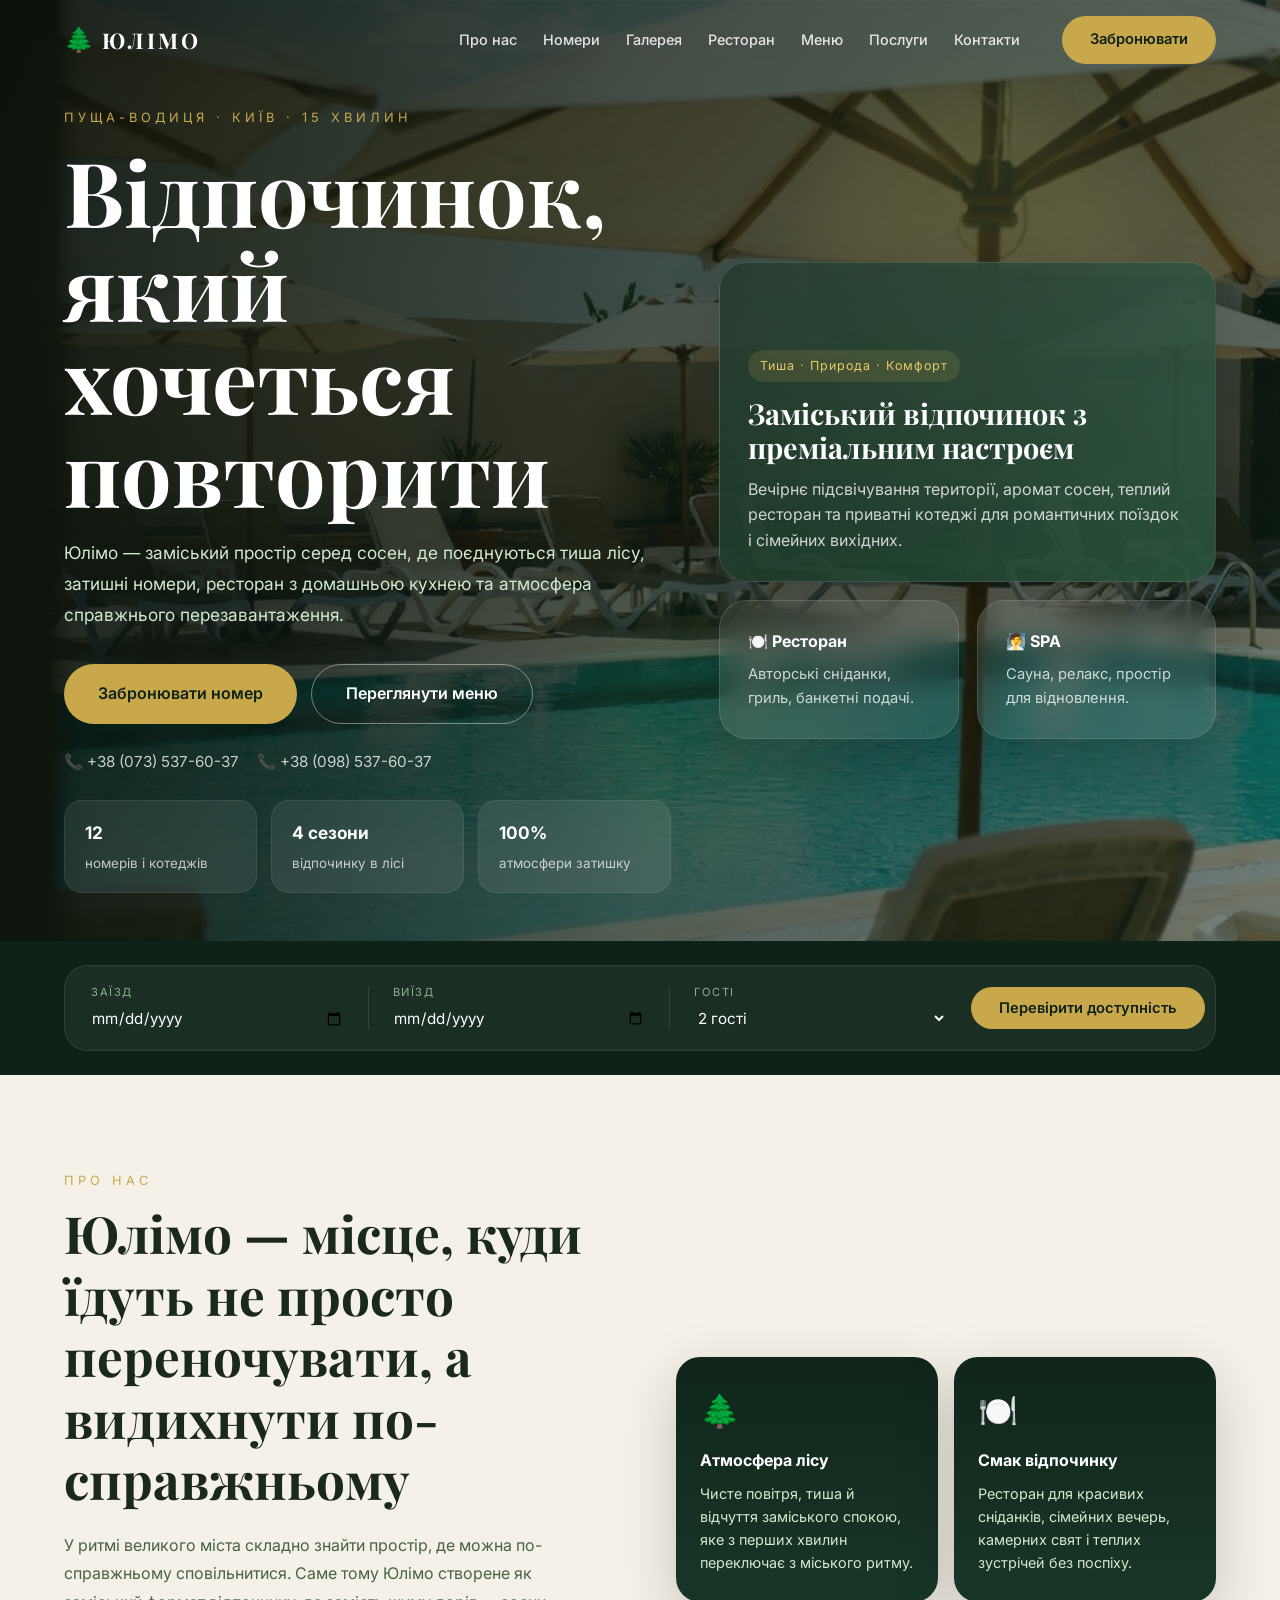
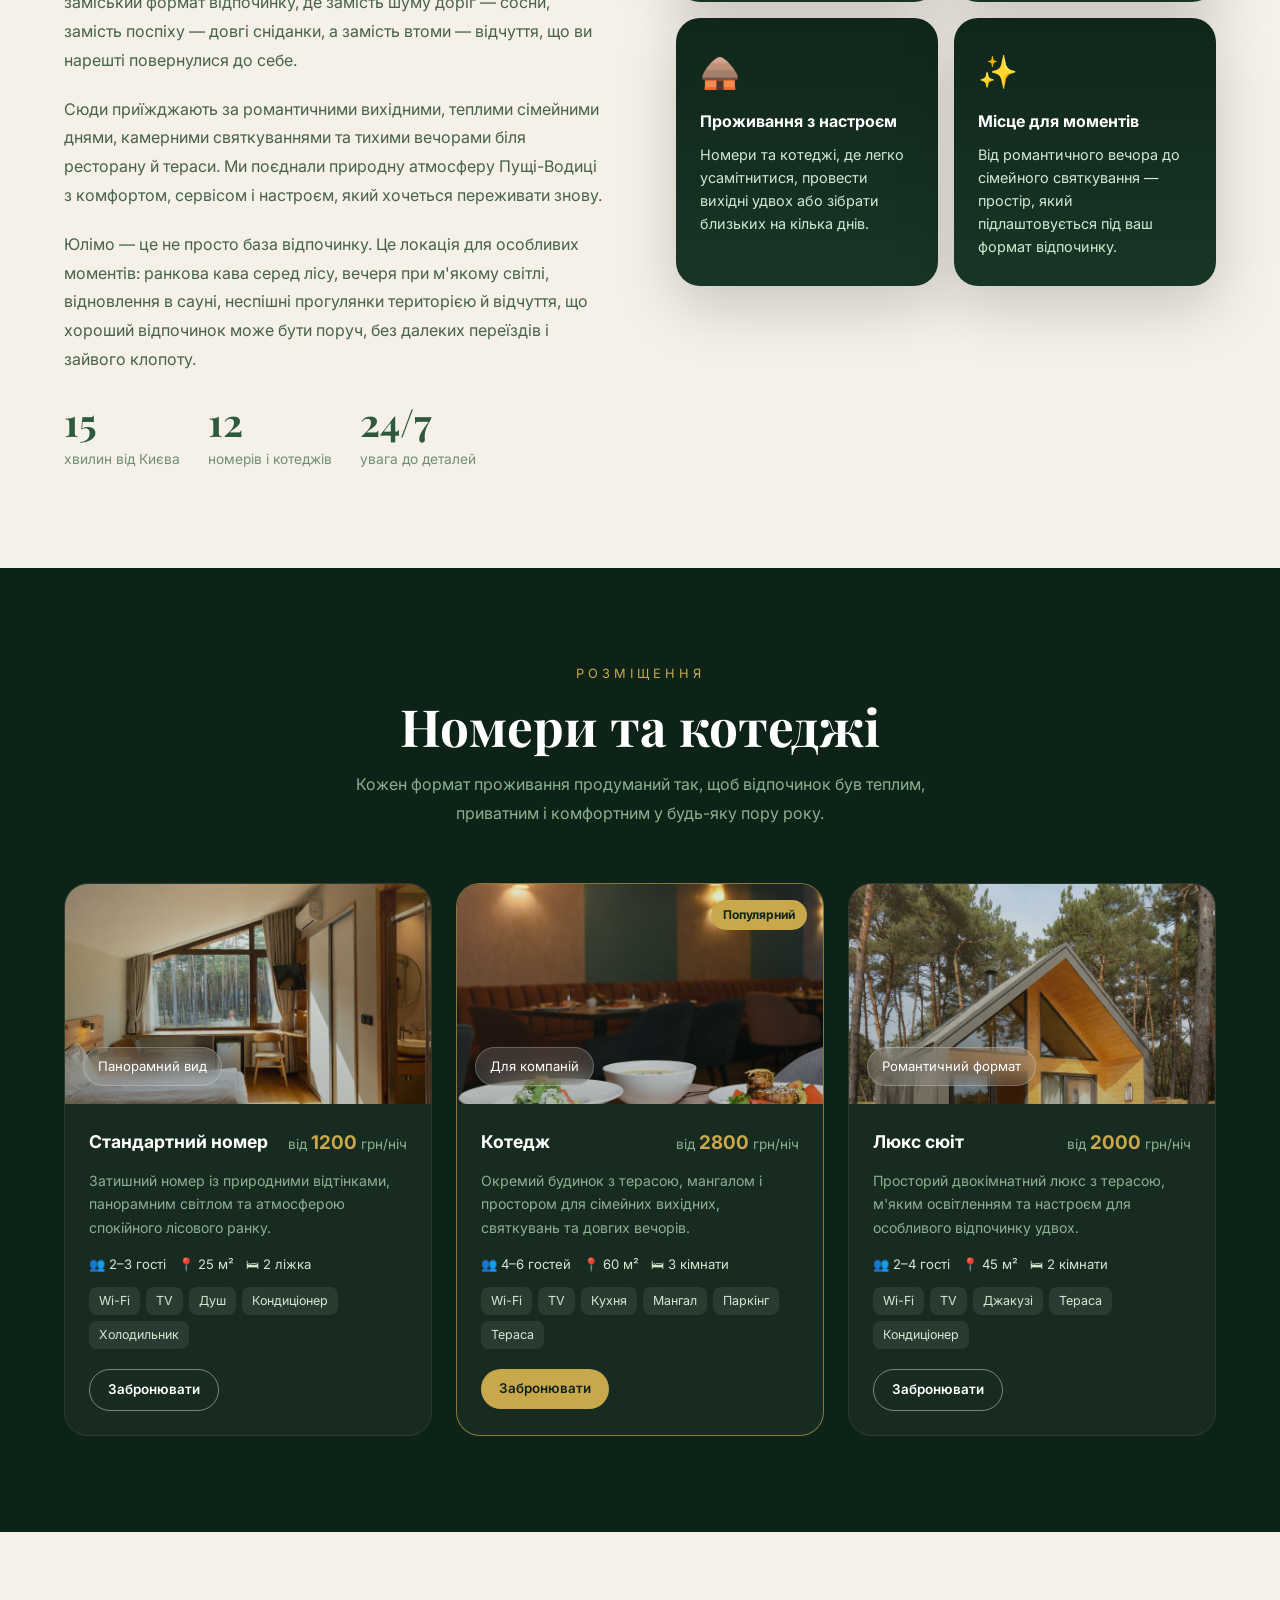
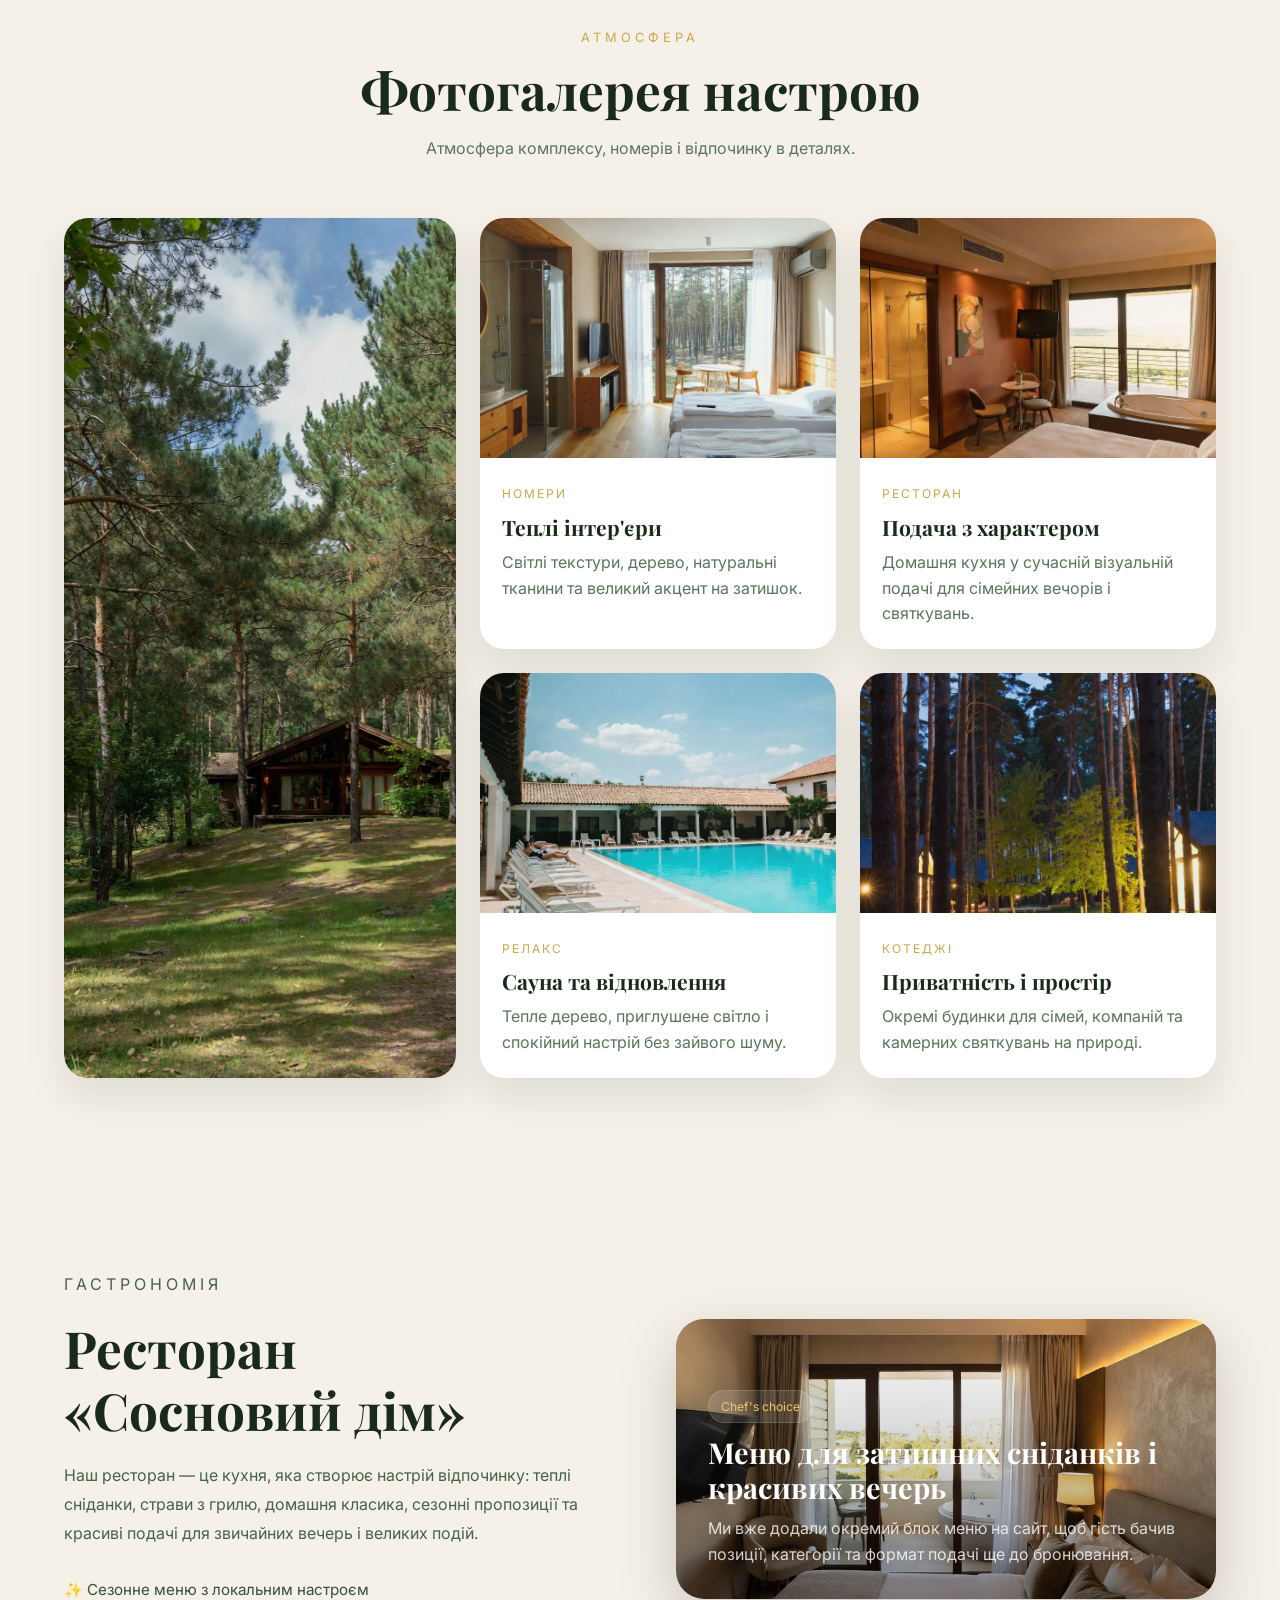
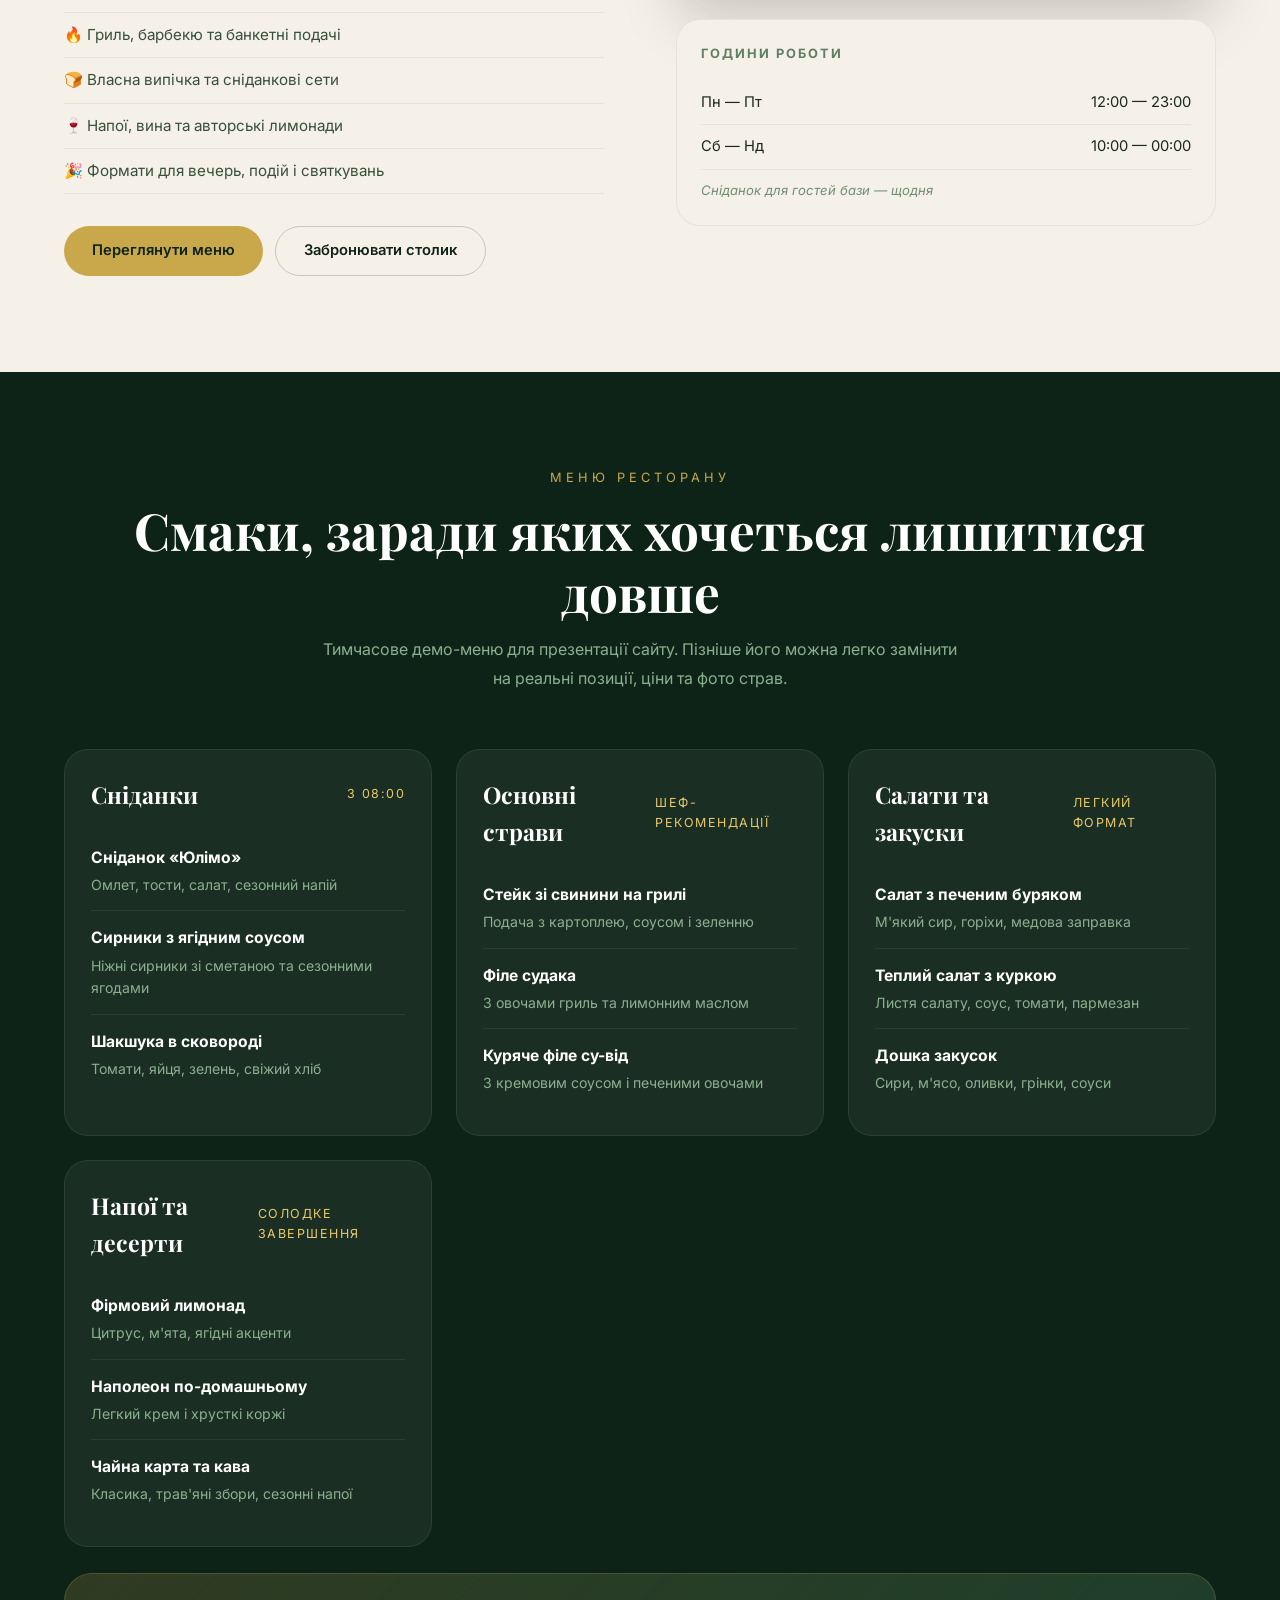
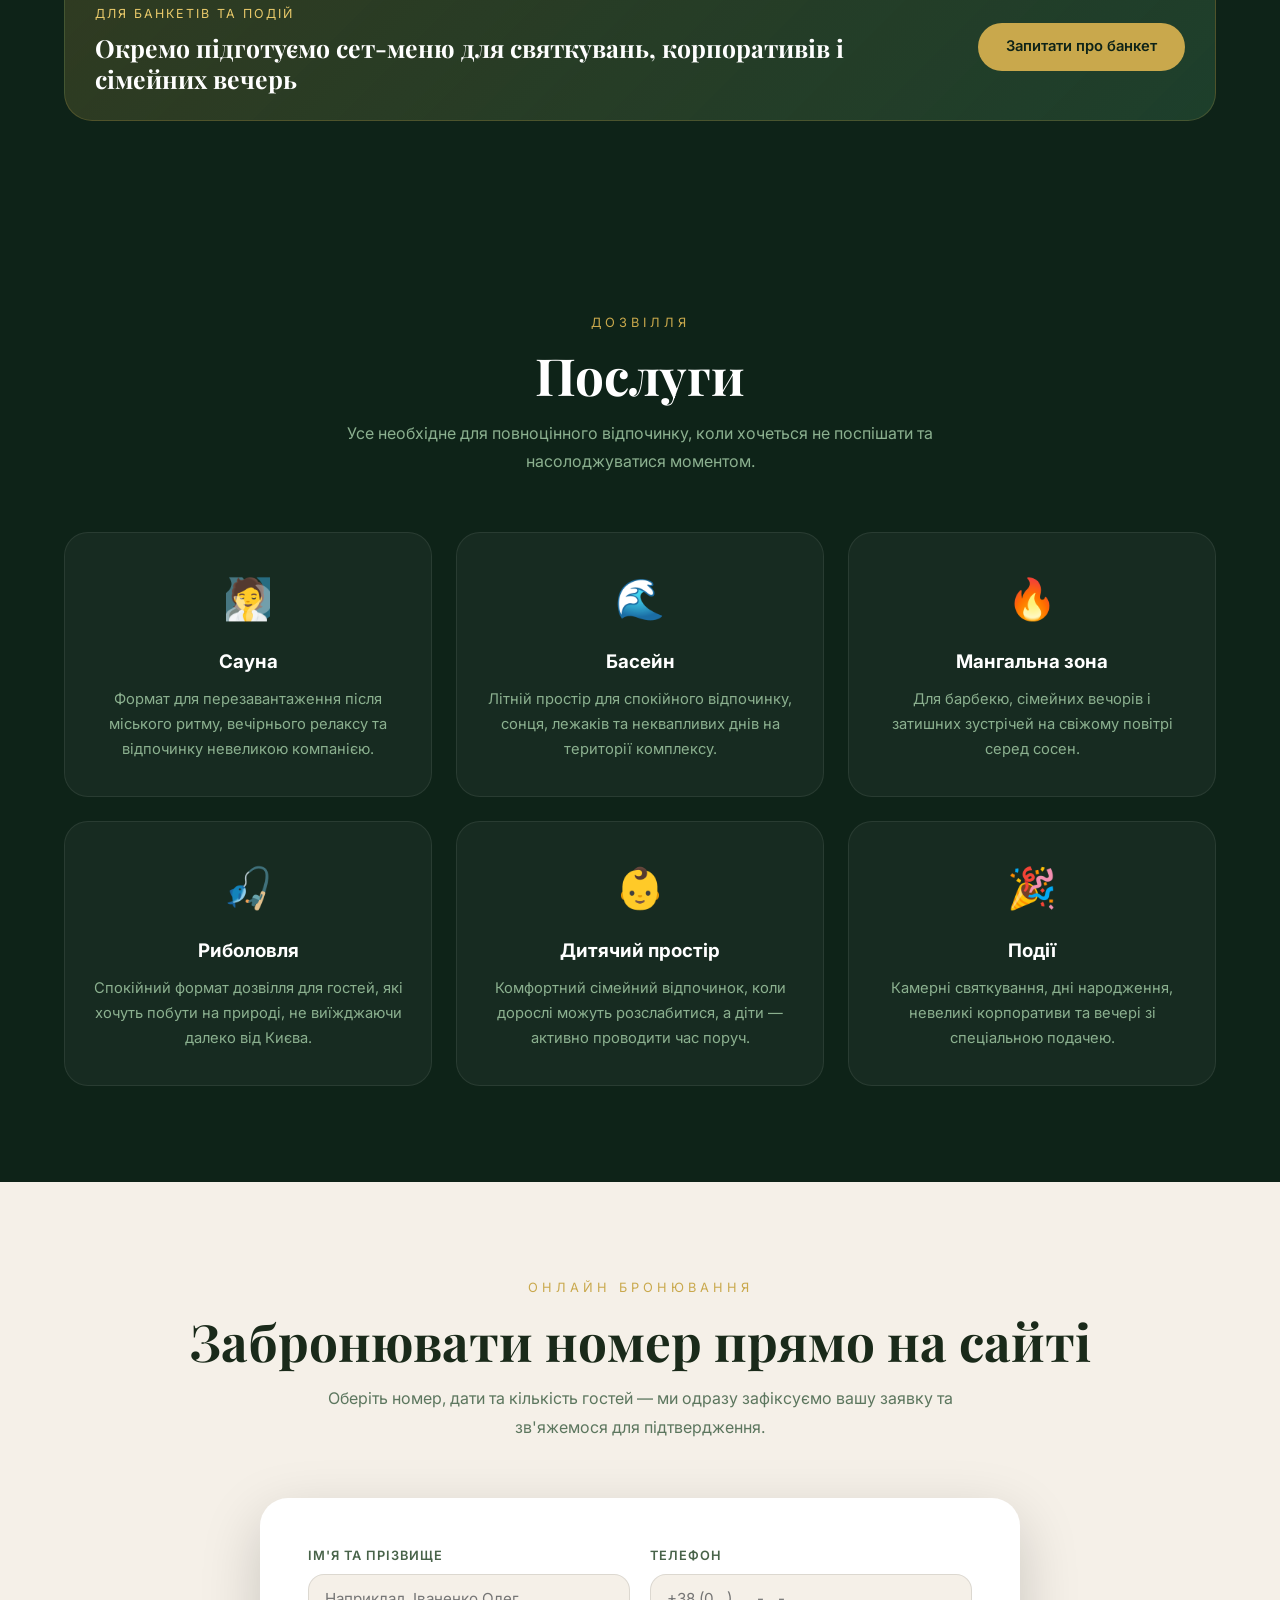
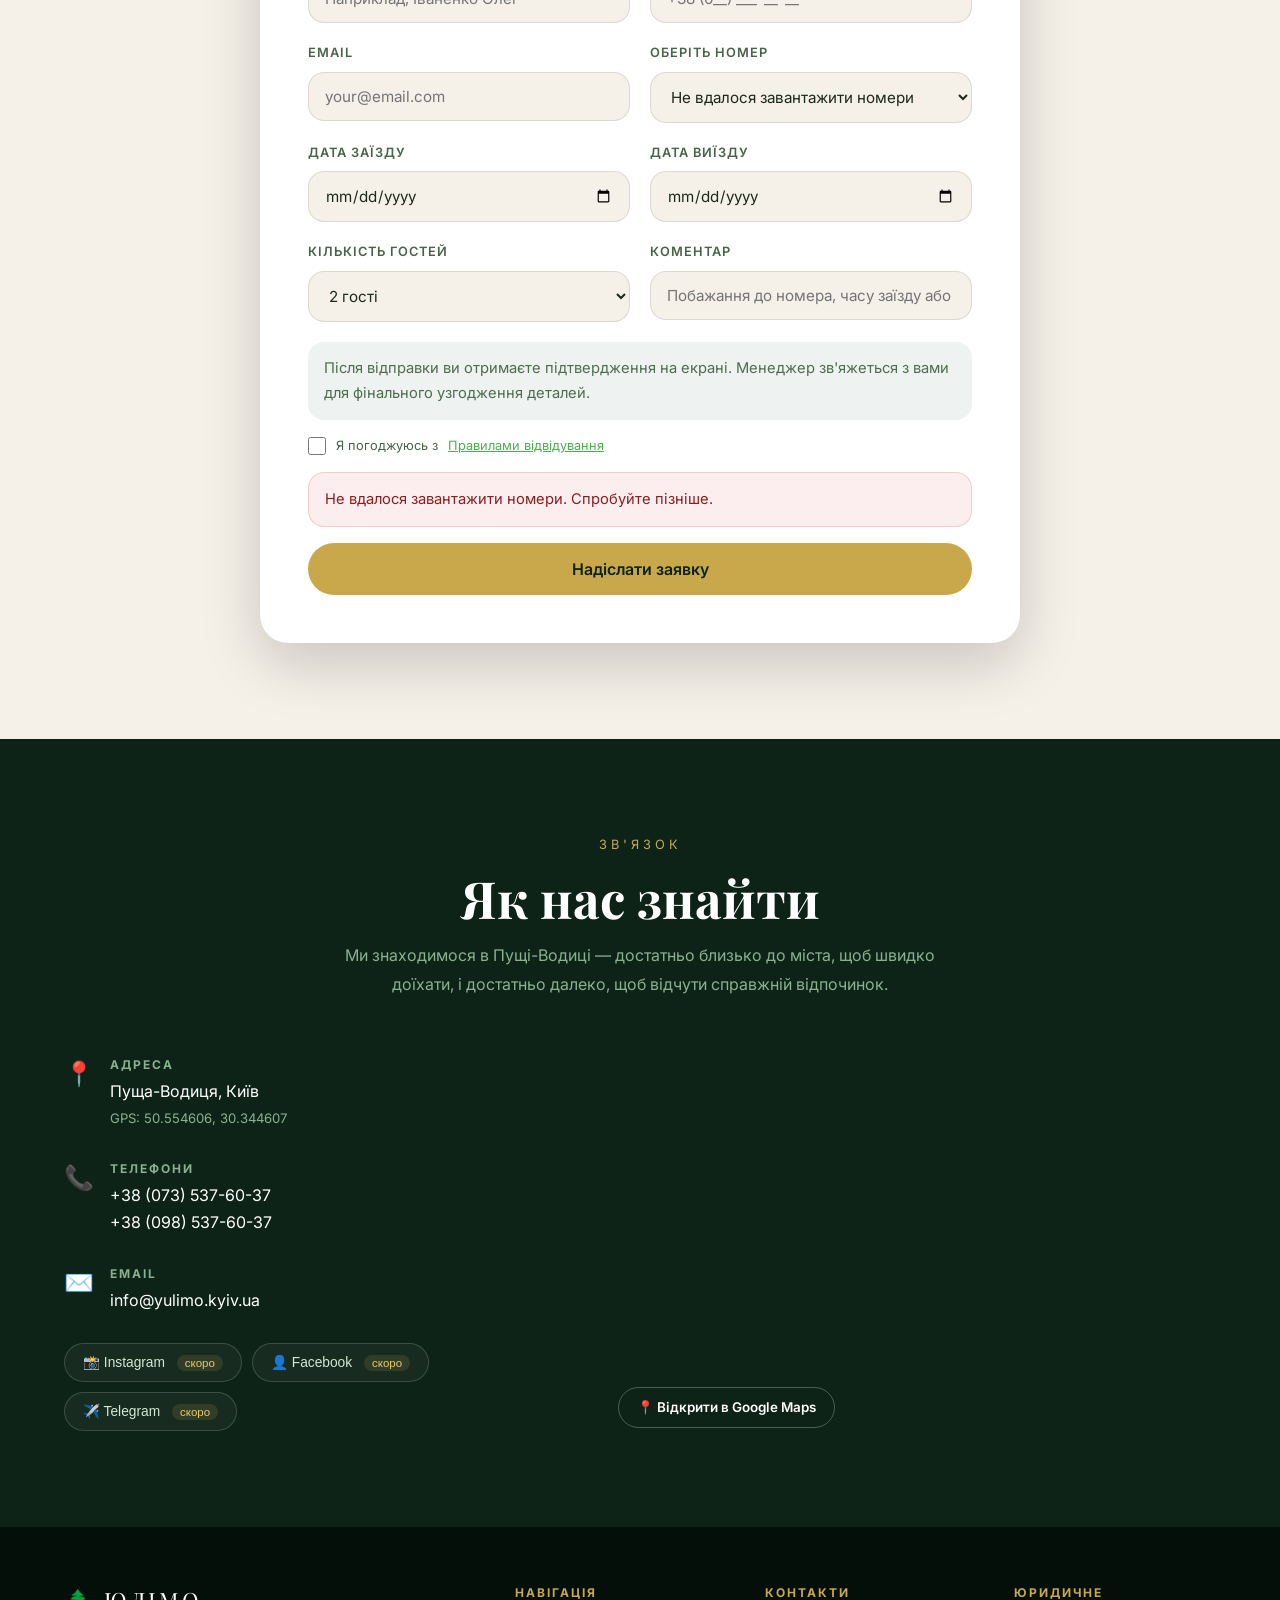
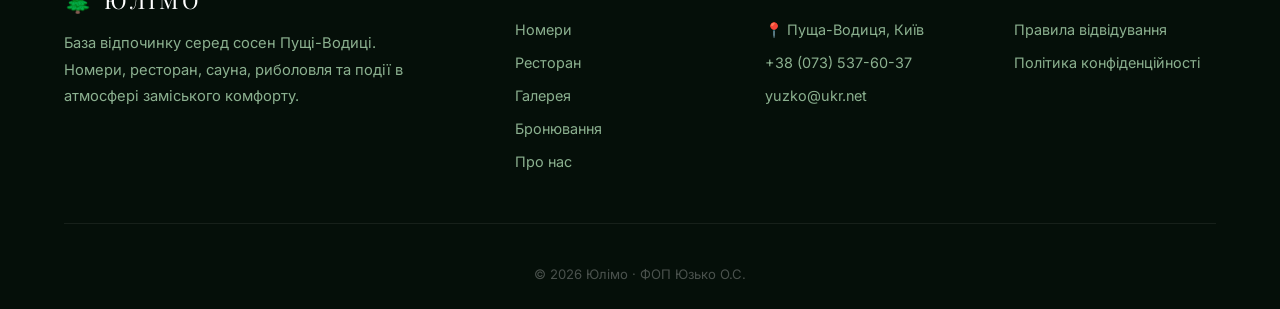
==== commit 8ec7aded: "SEO improvements: sitemap image extension, expanded JSON-LD, meta tags, semantic HTML Co-authored-by" ====
--- a/frontend/index.html
+++ b/frontend/index.html
@@ -5,17 +5,28 @@
     <meta name="viewport" content="width=device-width, initial-scale=1.0">
     <title>Юлімо — База відпочинку у Пущі-Водиці, Київ</title>
     <meta name="description" content="База відпочинку Юлімо — затишок серед сосен Пущі-Водиці поруч Києва. Номери і котеджі, ресторан з домашньою кухнею, сауна, риболовля, басейн. Бронюйте онлайн!">
-    <meta name="keywords" content="база відпочинку, пуща водиця, київ, котеджі, номери, ресторан, сауна, риболовля, відпочинок, юлімо">
+    <meta name="keywords" content="база відпочинку, пуща водиця, київ, котеджі, номери, ресторан, сауна, риболовля, відпочинок, юлімо, відпочинок біля Києва, котеджі Пуща-Водиця, база відпочинку Київ, оренда котеджу Київ, сауна Пуща-Водиця, риболовля Київ, заміський відпочинок, відпочинок з дітьми Київ, корпоратив на природі">
     <meta name="robots" content="index, follow">
+    <meta name="author" content="Юлімо">
+    <meta name="theme-color" content="#0e2318">
+    <meta name="revisit-after" content="7 days">
+    <meta name="geo.region" content="UA-30">
+    <meta name="geo.placename" content="Пуща-Водиця, Київ">
+    <meta name="geo.position" content="50.554606;30.344607">
+    <meta name="ICBM" content="50.554606, 30.344607">
     <meta property="og:title" content="Юлімо — База відпочинку у Пущі-Водиці">
     <meta property="og:description" content="Зануртесь у лісову казку за 15 хвилин від центру Києва. Номери, котеджі, ресторан, сауна, риболовля.">
     <meta property="og:type" content="website">
     <meta property="og:url" content="https://yulimo.kyiv.ua">
     <meta property="og:locale" content="uk_UA">
+    <meta property="og:image" content="https://yulimo.kyiv.ua/images/hero-pool.jpg">
+    <meta property="og:image:width" content="1200">
+    <meta property="og:image:height" content="630">
     <meta name="twitter:card" content="summary_large_image">
     <meta name="twitter:title" content="Юлімо — База відпочинку у Пущі-Водиці">
     <meta name="twitter:description" content="Зануртесь у лісову казку за 15 хвилин від центру Києва. Номери, котеджі, ресторан, сауна, риболовля.">
     <meta name="twitter:url" content="https://yulimo.kyiv.ua">
+    <meta name="twitter:image" content="https://yulimo.kyiv.ua/images/hero-pool.jpg">
     <link rel="canonical" href="https://yulimo.kyiv.ua">
     <link rel="icon" type="image/x-icon" href="/favicon.ico">
     <link rel="icon" type="image/png" sizes="32x32" href="/favicon-32x32.png">
@@ -36,6 +47,25 @@
         "telephone": ["+380735376037", "+380985376037"],
         "email": "info@yulimo.kyiv.ua",
         "url": "https://yulimo.kyiv.ua",
+        "priceRange": "₴₴",
+        "checkinTime": "14:00",
+        "checkoutTime": "12:00",
+        "numberOfRooms": 12,
+        "starRating": {
+            "@type": "Rating",
+            "ratingValue": "3"
+        },
+        "photo": [
+            {"@type": "ImageObject", "url": "https://yulimo.kyiv.ua/images/hero-pool.jpg"},
+            {"@type": "ImageObject", "url": "https://yulimo.kyiv.ua/images/gallery-forest.jpg"},
+            {"@type": "ImageObject", "url": "https://yulimo.kyiv.ua/images/gallery-room.jpg"},
+            {"@type": "ImageObject", "url": "https://yulimo.kyiv.ua/images/gallery-cottage.jpg"}
+        ],
+        "hasMap": "https://www.google.com/maps?q=50.554606,30.344607",
+        "sameAs": [
+            "https://www.instagram.com/yulimo.kyiv.ua/",
+            "https://www.facebook.com/yulimo.kyiv.ua/"
+        ],
         "address": {
             "@type": "PostalAddress",
             "addressLocality": "Пуща-Водиця",
@@ -52,11 +82,126 @@
             {"@type": "LocationFeatureSpecification", "name": "Басейн"},
             {"@type": "LocationFeatureSpecification", "name": "Ресторан"},
             {"@type": "LocationFeatureSpecification", "name": "Wi-Fi"}
+        ],
+        "openingHoursSpecification": [
+            {
+                "@type": "OpeningHoursSpecification",
+                "dayOfWeek": ["Monday", "Tuesday", "Wednesday", "Thursday", "Friday"],
+                "opens": "12:00",
+                "closes": "23:00"
+            },
+            {
+                "@type": "OpeningHoursSpecification",
+                "dayOfWeek": ["Saturday", "Sunday"],
+                "opens": "10:00",
+                "closes": "00:00"
+            }
+        ]
+    }
+    </script>
+
+    <script type="application/ld+json">
+    {
+        "@context": "https://schema.org",
+        "@type": "Restaurant",
+        "name": "Сосновий дім",
+        "servesCuisine": "Ukrainian",
+        "openingHours": ["Mo-Fr 12:00-23:00", "Sa-Su 10:00-00:00"],
+        "address": {
+            "@type": "PostalAddress",
+            "addressLocality": "Пуща-Водиця",
+            "addressRegion": "Київ",
+            "addressCountry": "UA"
+        },
+        "priceRange": "₴₴",
+        "telephone": "+380735376037",
+        "url": "https://yulimo.kyiv.ua/#restaurant"
+    }
+    </script>
+
+    <script type="application/ld+json">
+    {
+        "@context": "https://schema.org",
+        "@type": "BreadcrumbList",
+        "itemListElement": [
+            {
+                "@type": "ListItem",
+                "position": 1,
+                "name": "Головна",
+                "item": "https://yulimo.kyiv.ua/"
+            },
+            {
+                "@type": "ListItem",
+                "position": 2,
+                "name": "Номери та котеджі",
+                "item": "https://yulimo.kyiv.ua/#rooms"
+            },
+            {
+                "@type": "ListItem",
+                "position": 3,
+                "name": "Ресторан",
+                "item": "https://yulimo.kyiv.ua/#restaurant"
+            },
+            {
+                "@type": "ListItem",
+                "position": 4,
+                "name": "Бронювання",
+                "item": "https://yulimo.kyiv.ua/#booking"
+            }
+        ]
+    }
+    </script>
+
+    <script type="application/ld+json">
+    {
+        "@context": "https://schema.org",
+        "@type": "FAQPage",
+        "mainEntity": [
+            {
+                "@type": "Question",
+                "name": "Як далеко від Києва?",
+                "acceptedAnswer": {
+                    "@type": "Answer",
+                    "text": "База відпочинку Юлімо знаходиться у Пущі-Водиці — приблизно 15 хвилин від центру Києва на автомобілі."
+                }
+            },
+            {
+                "@type": "Question",
+                "name": "Є басейн і сауна?",
+                "acceptedAnswer": {
+                    "@type": "Answer",
+                    "text": "Так, на території Юлімо є відкритий басейн та сауна для гостей комплексу."
+                }
+            },
+            {
+                "@type": "Question",
+                "name": "Чи можна з дітьми?",
+                "acceptedAnswer": {
+                    "@type": "Answer",
+                    "text": "Так, Юлімо — сімейне місце відпочинку. На території є дитячий простір, а персонал завжди допоможе з організацією комфортного відпочинку для сімей з дітьми."
+                }
+            },
+            {
+                "@type": "Question",
+                "name": "Яка мінімальна тривалість проживання?",
+                "acceptedAnswer": {
+                    "@type": "Answer",
+                    "text": "Мінімальна тривалість проживання — 1 ніч. Для уточнення деталей зв'яжіться з нами за телефоном або через форму бронювання."
+                }
+            },
+            {
+                "@type": "Question",
+                "name": "Чи приймаєте замовлення на банкети?",
+                "acceptedAnswer": {
+                    "@type": "Answer",
+                    "text": "Так, ресторан «Сосновий дім» приймає замовлення на банкети, корпоративи та святкування. Для організації події зверніться до нас за телефоном або заповніть форму бронювання на сайті."
+                }
+            }
         ]
     }
     </script>
 </head>
-<body>
+<body itemscope itemtype="https://schema.org/LodgingBusiness">
     <nav class="navbar" id="navbar">
         <div class="container nav-inner">
             <a href="#home" class="logo">
@@ -295,7 +440,7 @@
             </div>
             <div class="gallery-grid">
                 <article class="gallery-card gallery-card-tall reveal">
-                    <div class="gallery-card-media gallery-forest"></div>
+                    <div class="gallery-card-media gallery-forest" aria-label="Сосновий ліс на території Юлімо"></div>
                     <div class="gallery-card-body">
                         <span>Територія</span>
                         <h3>Сосни, підсвічені доріжки та тиша</h3>
@@ -303,7 +448,7 @@
                     </div>
                 </article>
                 <article class="gallery-card reveal">
-                    <div class="gallery-card-media gallery-room"></div>
+                    <div class="gallery-card-media gallery-room" aria-label="Затишний номер бази відпочинку Юлімо"></div>
                     <div class="gallery-card-body">
                         <span>Номери</span>
                         <h3>Теплі інтер'єри</h3>
@@ -311,7 +456,7 @@
                     </div>
                 </article>
                 <article class="gallery-card reveal">
-                    <div class="gallery-card-media gallery-food"></div>
+                    <div class="gallery-card-media gallery-food" aria-label="Ресторан Сосновий дім — страви"></div>
                     <div class="gallery-card-body">
                         <span>Ресторан</span>
                         <h3>Подача з характером</h3>
@@ -319,7 +464,7 @@
                     </div>
                 </article>
                 <article class="gallery-card reveal">
-                    <div class="gallery-card-media gallery-spa"></div>
+                    <div class="gallery-card-media gallery-spa" aria-label="Сауна та SPA зона Юлімо"></div>
                     <div class="gallery-card-body">
                         <span>Релакс</span>
                         <h3>Сауна та відновлення</h3>
@@ -327,7 +472,7 @@
                     </div>
                 </article>
                 <article class="gallery-card reveal">
-                    <div class="gallery-card-media gallery-cottage"></div>
+                    <div class="gallery-card-media gallery-cottage" aria-label="Котеджі бази відпочинку Юлімо"></div>
                     <div class="gallery-card-body">
                         <span>Котеджі</span>
                         <h3>Приватність і простір</h3>
--- a/frontend/css/style.css
+++ b/frontend/css/style.css
@@ -70,12 +70,18 @@
     cursor: pointer;
     margin-left: auto;
     padding: 4px;
-    /* поверх відкритого меню */
     position: relative;
     z-index: 101;
 }
-.burger span { width: 24px; height: 2px; background: var(--white); border-radius: 2px; transition: 0.3s; }
-/* Анімація бургера → хрестик */
+.burger span {
+    width: 24px;
+    height: 2px;
+    background: var(--white);
+    border-radius: 2px;
+    transition: 0.3s;
+    display: block;
+}
+/* Анімація бургер → хрестик */
 .burger.active span:nth-child(1) { transform: translateY(7px) rotate(45deg); }
 .burger.active span:nth-child(2) { opacity: 0; }
 .burger.active span:nth-child(3) { transform: translateY(-7px) rotate(-45deg); }
@@ -118,9 +124,12 @@
 .hero-bg {
     position: absolute; inset: 0;
     background:
-        radial-gradient(circle at 20% 25%, rgba(201,168,76,0.25), transparent 28%),
-        radial-gradient(circle at 80% 15%, rgba(98,160,112,0.18), transparent 24%),
-        linear-gradient(135deg, #07110b 0%, #102719 38%, #173927 72%, #244d37 100%);
+        radial-gradient(circle at 20% 25%, rgba(201,168,76,0.2), transparent 28%),
+        radial-gradient(circle at 80% 15%, rgba(98,160,112,0.14), transparent 24%),
+        linear-gradient(135deg, rgba(7,17,11,0.65) 0%, rgba(16,39,25,0.55) 38%, rgba(23,57,39,0.45) 72%, rgba(36,77,55,0.35) 100%),
+        url('../images/hero-pool.jpg');
+    background-size: cover;
+    background-position: center;
 }
 .hero-overlay {
     position: absolute; inset: 0;
@@ -434,13 +443,19 @@
     background: linear-gradient(180deg, rgba(255,255,255,0.05), rgba(0,0,0,0.18));
 }
 .room-photo-one {
-    background: linear-gradient(135deg, #6f8d69 0%, #36492e 55%, #132116 100%);
+    background: linear-gradient(135deg, rgba(111,141,105,0.2) 0%, rgba(54,73,46,0.15) 55%, rgba(19,33,22,0.1) 100%), url('../images/room-standard.jpg');
+    background-size: cover;
+    background-position: center;
 }
 .room-photo-two {
-    background: linear-gradient(135deg, #87643d 0%, #345a43 48%, #11241a 100%);
+    background: linear-gradient(135deg, rgba(135,100,61,0.2) 0%, rgba(52,90,67,0.15) 48%, rgba(17,36,26,0.1) 100%), url('../images/room-cottage.jpg');
+    background-size: cover;
+    background-position: center;
 }
 .room-photo-three {
-    background: linear-gradient(135deg, #7e6c58 0%, #506544 45%, #1b2a18 100%);
+    background: linear-gradient(135deg, rgba(126,108,88,0.2) 0%, rgba(80,101,68,0.15) 45%, rgba(27,42,24,0.1) 100%), url('../images/room-suite.jpg');
+    background-size: cover;
+    background-position: center;
 }
 .room-photo-badge {
     position: absolute;
@@ -502,11 +517,31 @@
     margin-bottom: 10px;
 }
 .gallery-card-body p { color: #5c745e; }
-.gallery-forest { background: linear-gradient(180deg, rgba(14,35,24,0.12), rgba(14,35,24,0.02)), linear-gradient(135deg, #183426 0%, #375c43 40%, #c19f57 100%); }
-.gallery-room { background: linear-gradient(135deg, #cbb8a1 0%, #8da17c 55%, #4c6646 100%); }
-.gallery-food { background: linear-gradient(135deg, #56351a 0%, #9c6d3a 48%, #f2d07a 100%); }
-.gallery-spa { background: linear-gradient(135deg, #314b3c 0%, #6f8a7c 42%, #d8c7a8 100%); }
-.gallery-cottage { background: linear-gradient(135deg, #49311d 0%, #7a5b3f 40%, #2e4c36 100%); }
+.gallery-forest {
+    background: linear-gradient(180deg, rgba(14,35,24,0.12), rgba(14,35,24,0.02)), url('../images/gallery-forest.jpg');
+    background-size: cover;
+    background-position: center;
+}
+.gallery-room {
+    background: linear-gradient(135deg, rgba(203,184,161,0.15) 0%, rgba(141,161,124,0.1) 55%, rgba(76,102,70,0.1) 100%), url('../images/gallery-room.jpg');
+    background-size: cover;
+    background-position: center;
+}
+.gallery-food {
+    background: linear-gradient(135deg, rgba(86,53,26,0.15) 0%, rgba(156,109,58,0.1) 48%, rgba(242,208,122,0.1) 100%), url('../images/gallery-food.jpg');
+    background-size: cover;
+    background-position: center;
+}
+.gallery-spa {
+    background: linear-gradient(135deg, rgba(49,75,60,0.15) 0%, rgba(111,138,124,0.1) 42%, rgba(216,199,168,0.1) 100%), url('../images/gallery-spa.jpg');
+    background-size: cover;
+    background-position: center;
+}
+.gallery-cottage {
+    background: linear-gradient(135deg, rgba(73,49,29,0.15) 0%, rgba(122,91,63,0.1) 40%, rgba(46,76,54,0.1) 100%), url('../images/gallery-cottage.jpg');
+    background-size: cover;
+    background-position: center;
+}
 
 .restaurant-features { list-style: none; margin-bottom: 32px; }
 .restaurant-features li {
@@ -525,8 +560,10 @@
     border-radius: 28px;
     color: var(--white);
     background:
-        linear-gradient(180deg, rgba(255,255,255,0.06), rgba(0,0,0,0.18)),
-        linear-gradient(135deg, #173022 0%, #2e5a42 50%, #9e7c43 100%);
+        linear-gradient(180deg, rgba(255,255,255,0.06), rgba(0,0,0,0.35)),
+        url('../images/restaurant-scene.jpg');
+    background-size: cover;
+    background-position: center;
     display: flex;
     flex-direction: column;
     justify-content: flex-end;
@@ -843,43 +880,52 @@
 }
 
 @media (max-width: 768px) {
-    /* Navbar always has a visible dark background on mobile regardless of scroll position */
+    /* Navbar завжди темний на мобільних */
     .navbar {
-        background: rgba(14,35,24,0.94);
+        background: rgba(14,35,24,0.96);
         backdrop-filter: blur(14px);
-    }
-    /* Burger spans always white so they are visible over the dark background */
-    .burger span {
-        background: #ffffff;
+        box-shadow: 0 4px 16px rgba(0,0,0,0.18);
+        padding: 12px 0;
     }
 
     .nav-links,
     .nav-btn { display: none; }
     .burger { display: flex; }
 
-    /* Відкрите мобільне меню */
+    /* Відкрите мобільне меню — повноекранний overlay */
     .nav-links.open {
         display: flex;
         flex-direction: column;
         position: fixed;
         inset: 0;
-        background: rgba(10,23,15,0.98);
+        background: rgba(10,23,15,0.99);
         align-items: center;
         justify-content: center;
         gap: 28px;
         font-size: 1.2rem;
-        z-index: 99;
+        /* Вище за будь-який контент сторінки */
+        z-index: 200;
         padding-bottom: 80px;
     }
-    /* Кнопка «Забронювати» видима у відкритому меню */
-    .nav-links.open + .nav-btn,
+    .nav-links.open li a {
+        color: rgba(255,255,255,0.9);
+        font-size: 1.3rem;
+        font-weight: 500;
+    }
+
+    /* Бургер поверх відкритого меню */
+    .burger {
+        z-index: 201;
+    }
+
+    /* Кнопка «Забронювати» внизу екрану при відкритому меню */
     .nav-links.open ~ .nav-btn {
         display: inline-flex;
         position: fixed;
         bottom: 24px;
         left: 50%;
         transform: translateX(-50%);
-        z-index: 100;
+        z-index: 202;
         width: calc(100% - 48px);
         max-width: 400px;
         justify-content: center;
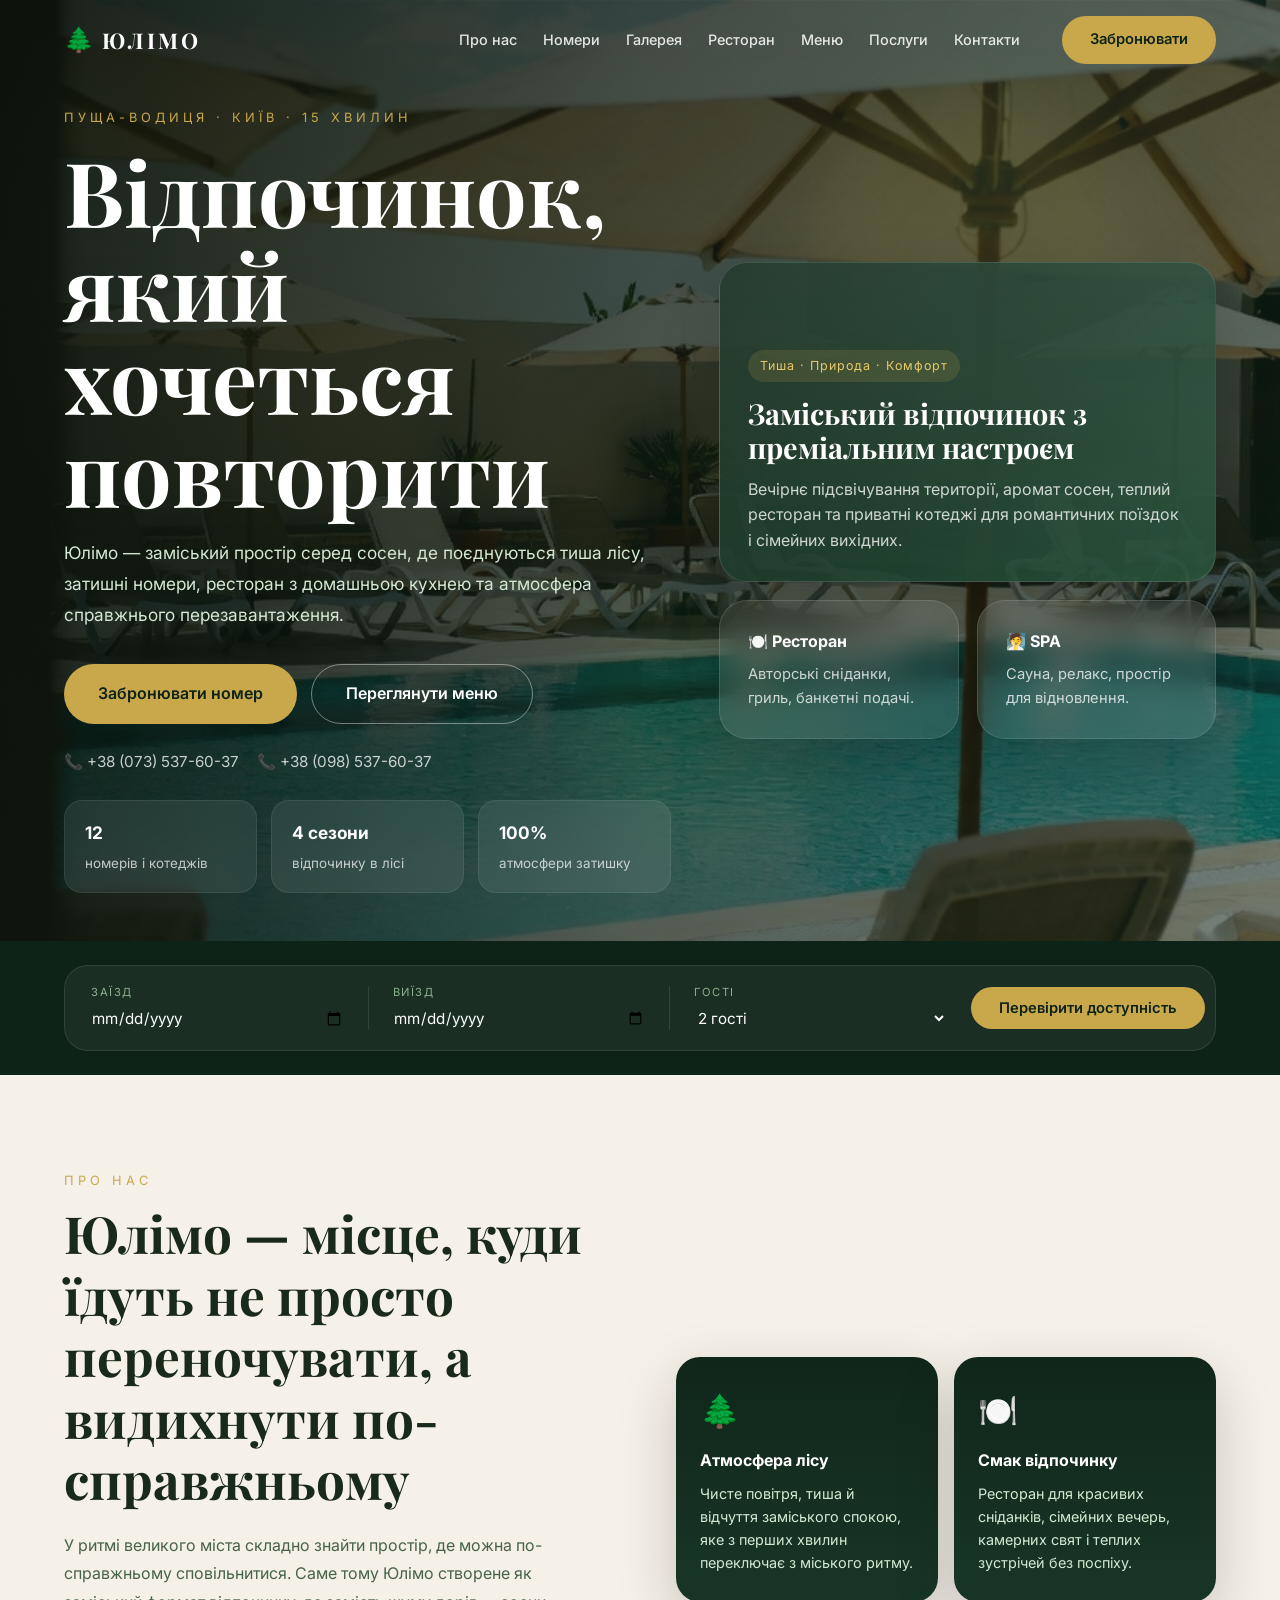
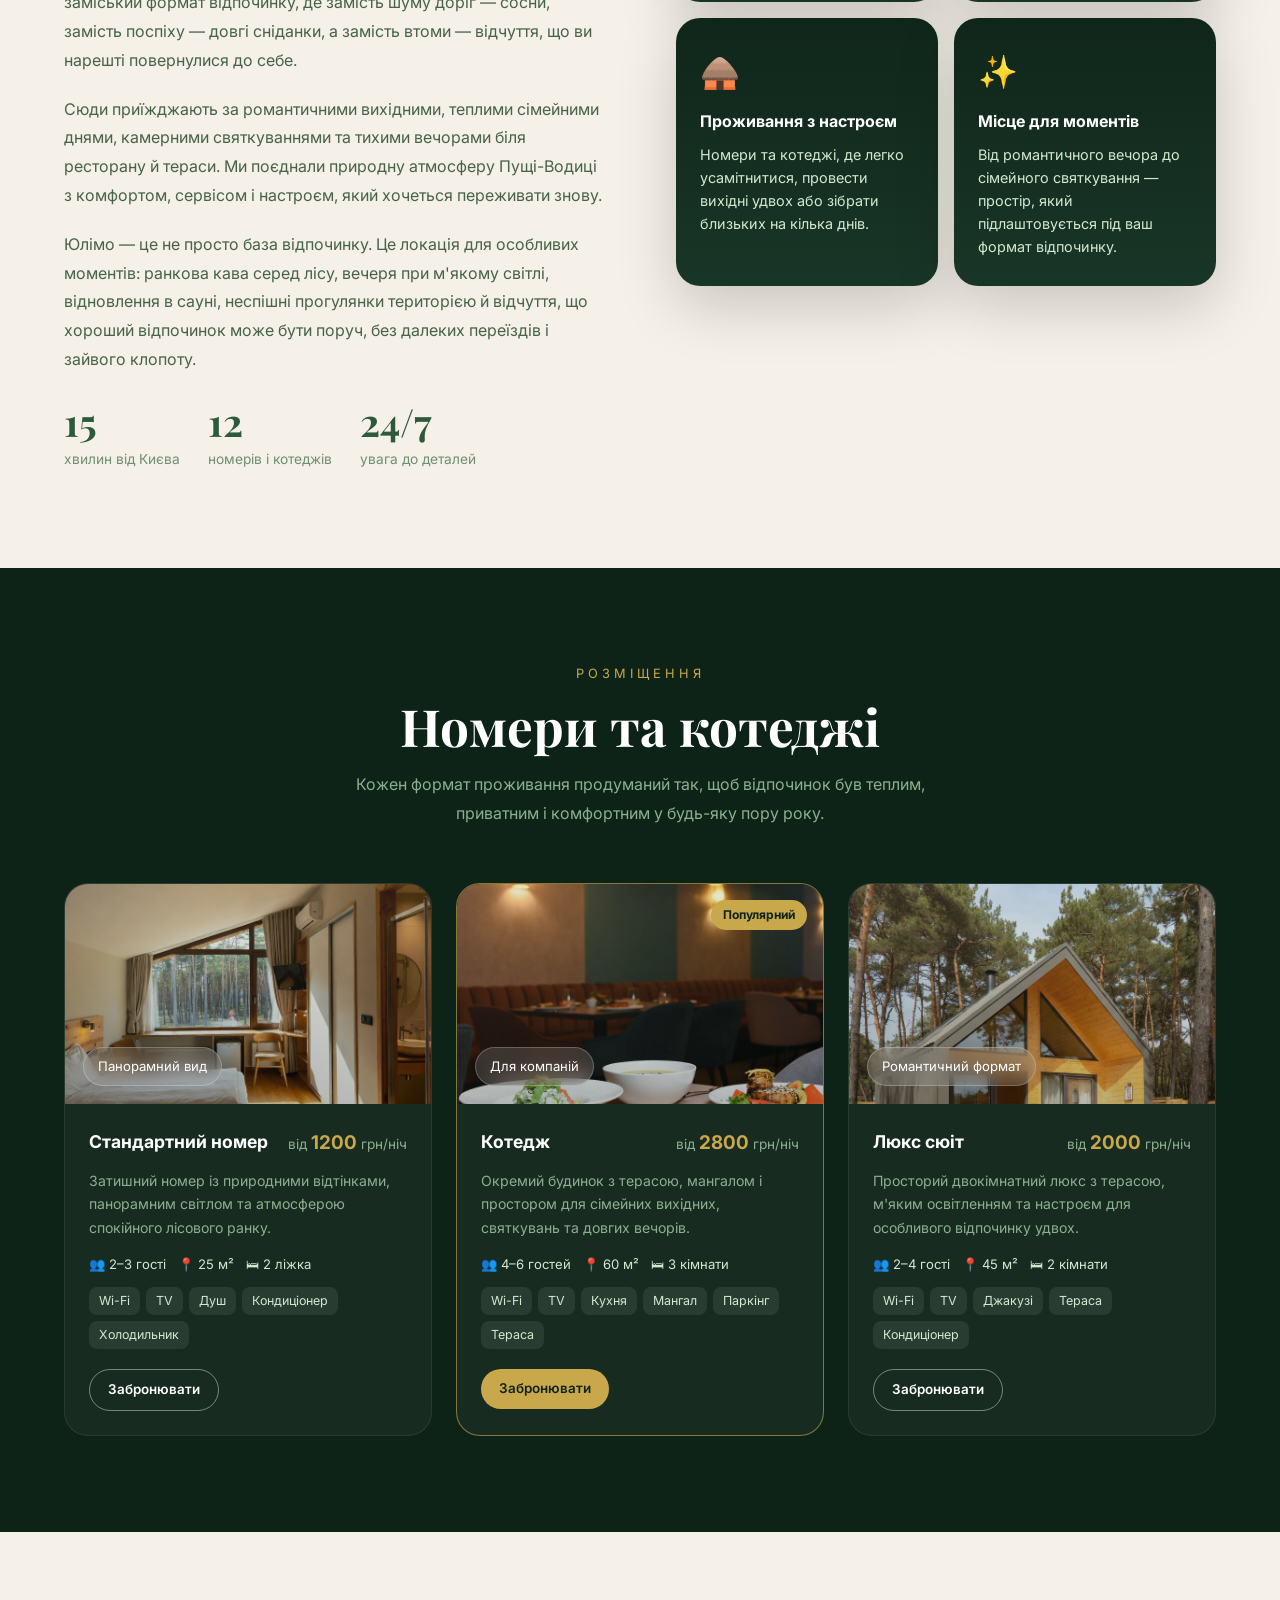
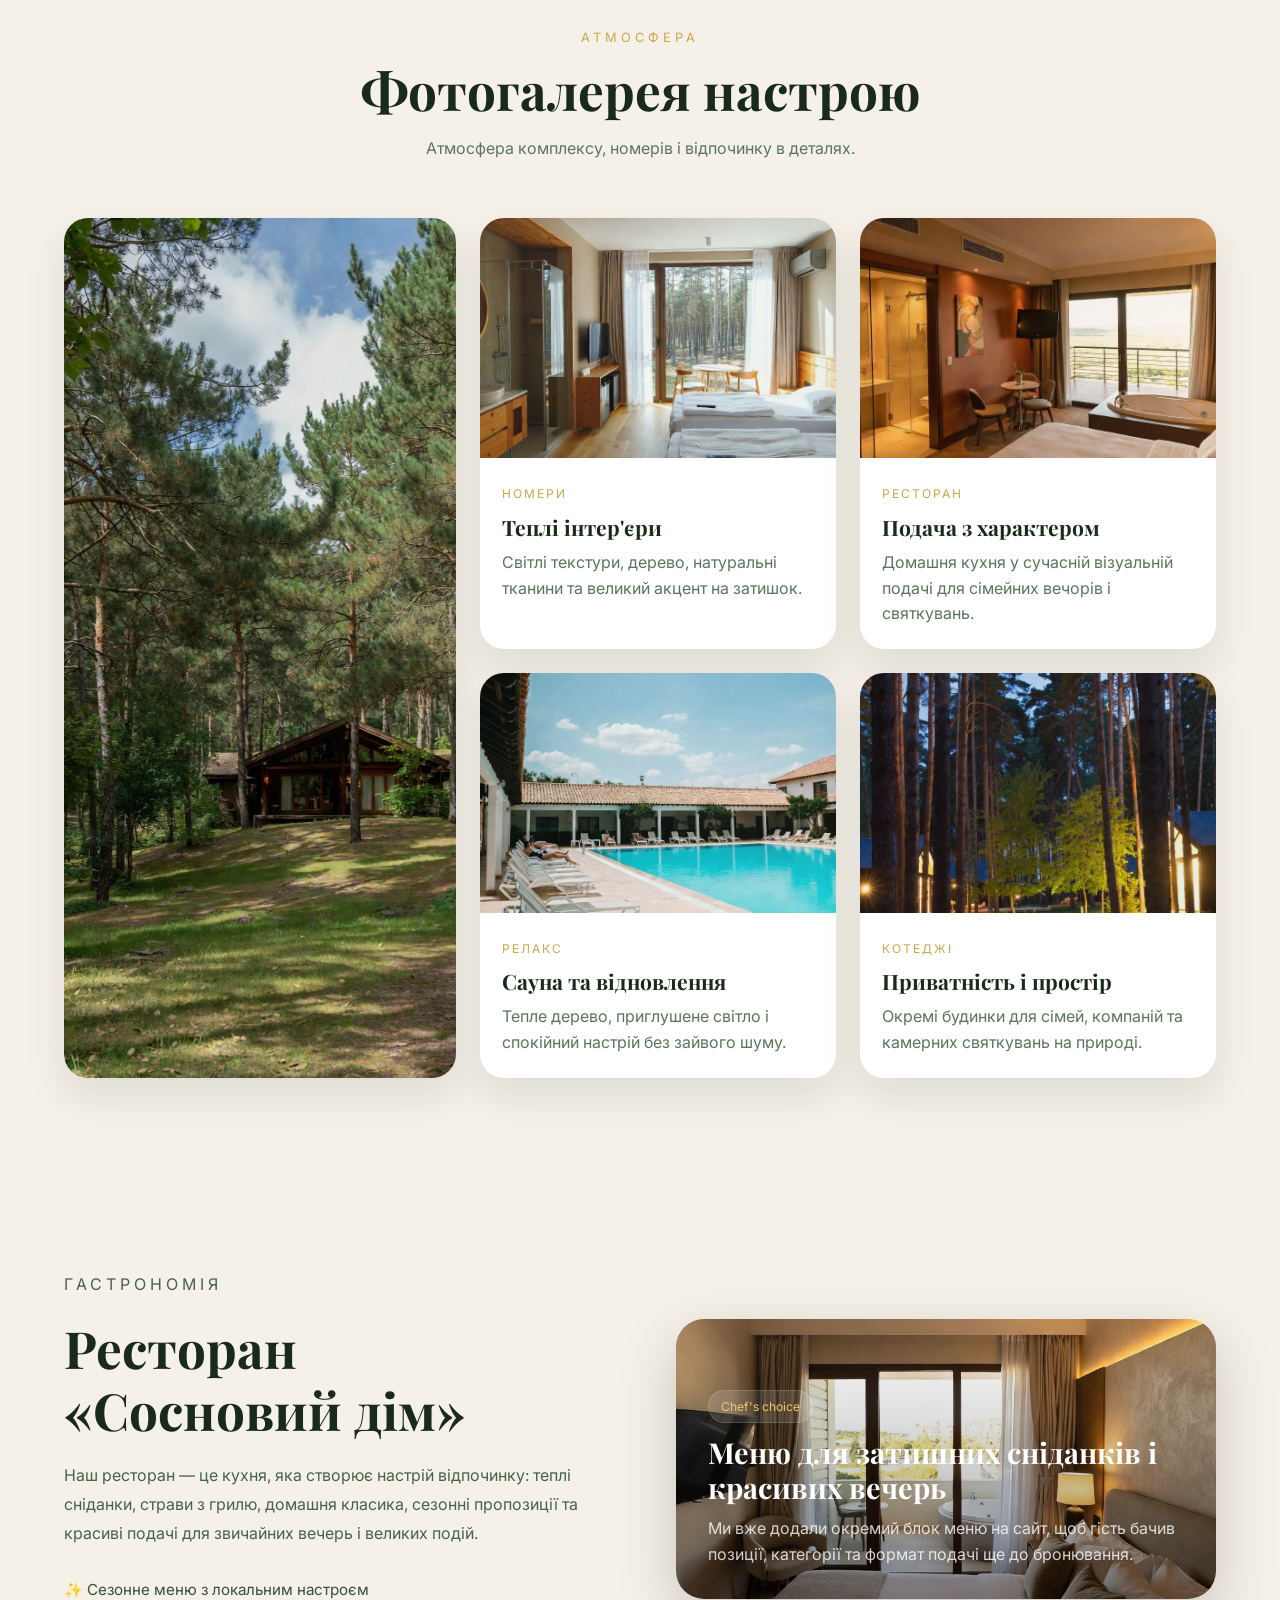
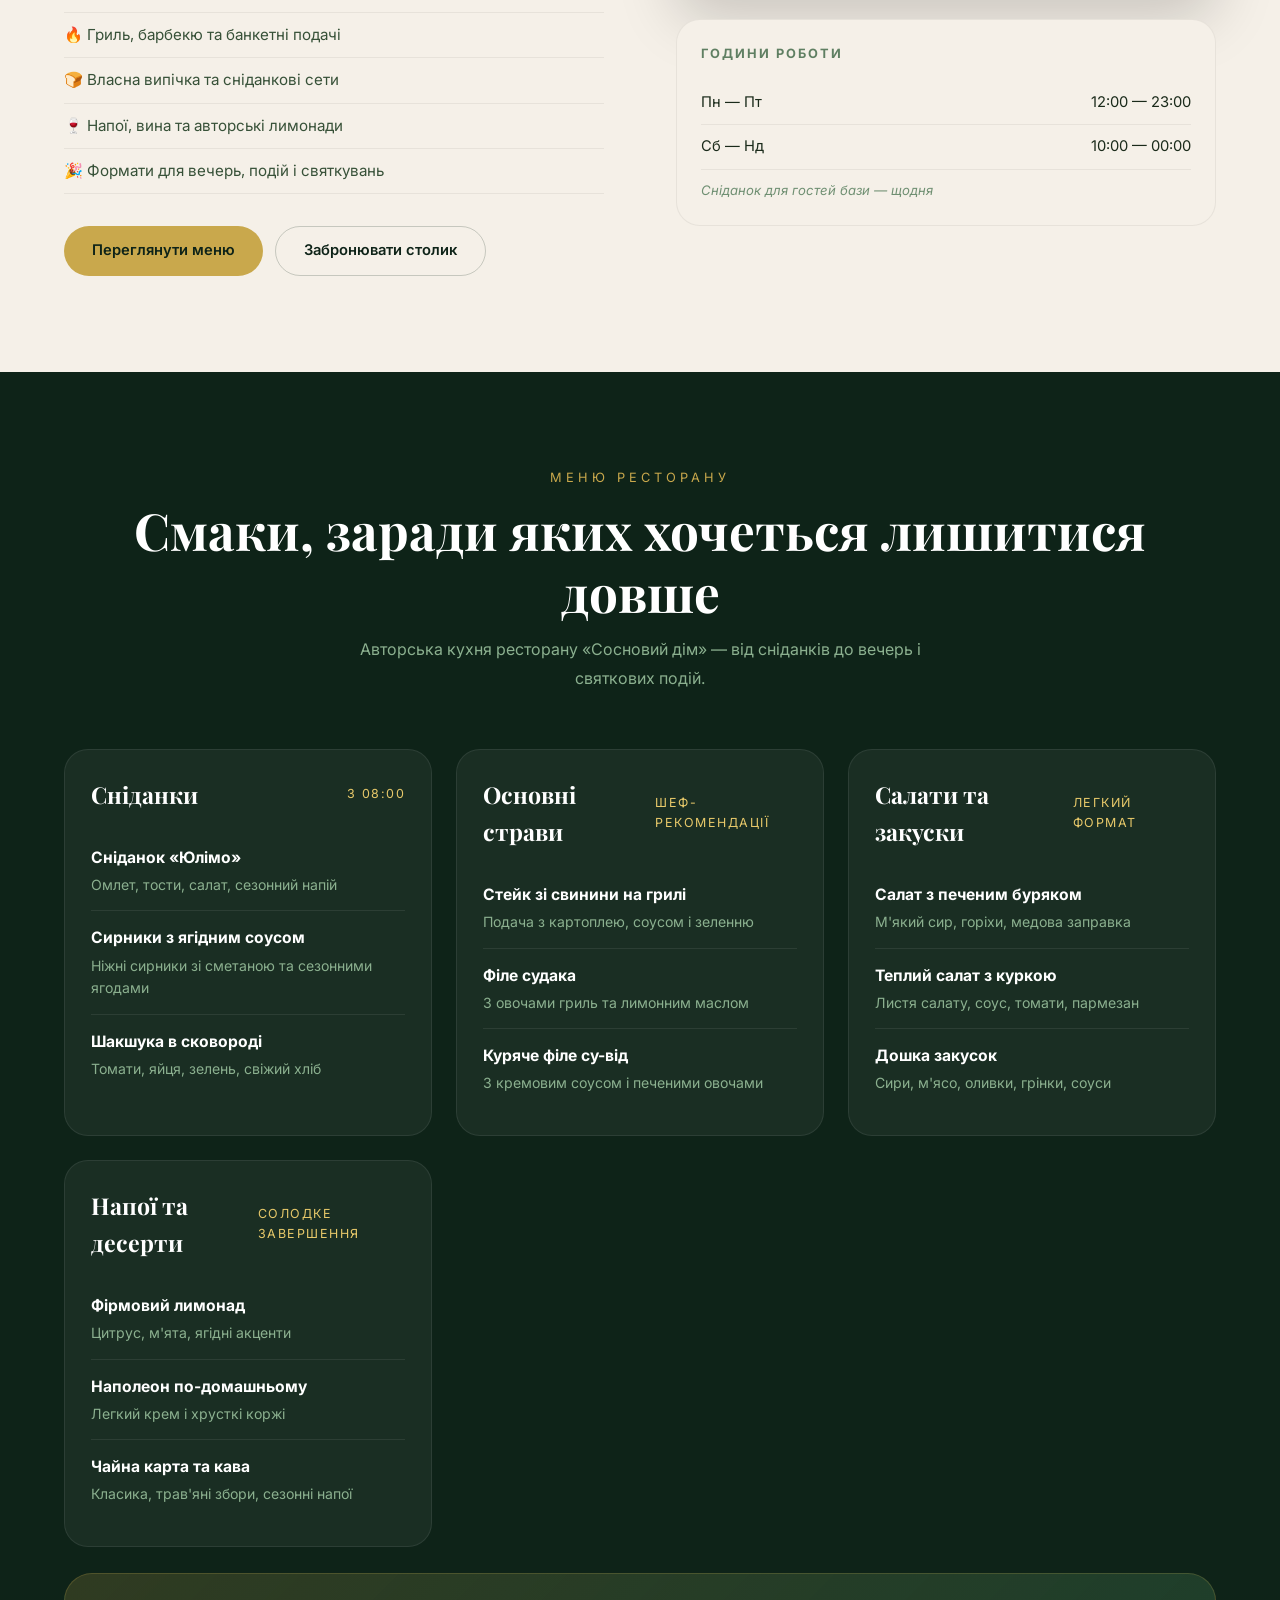
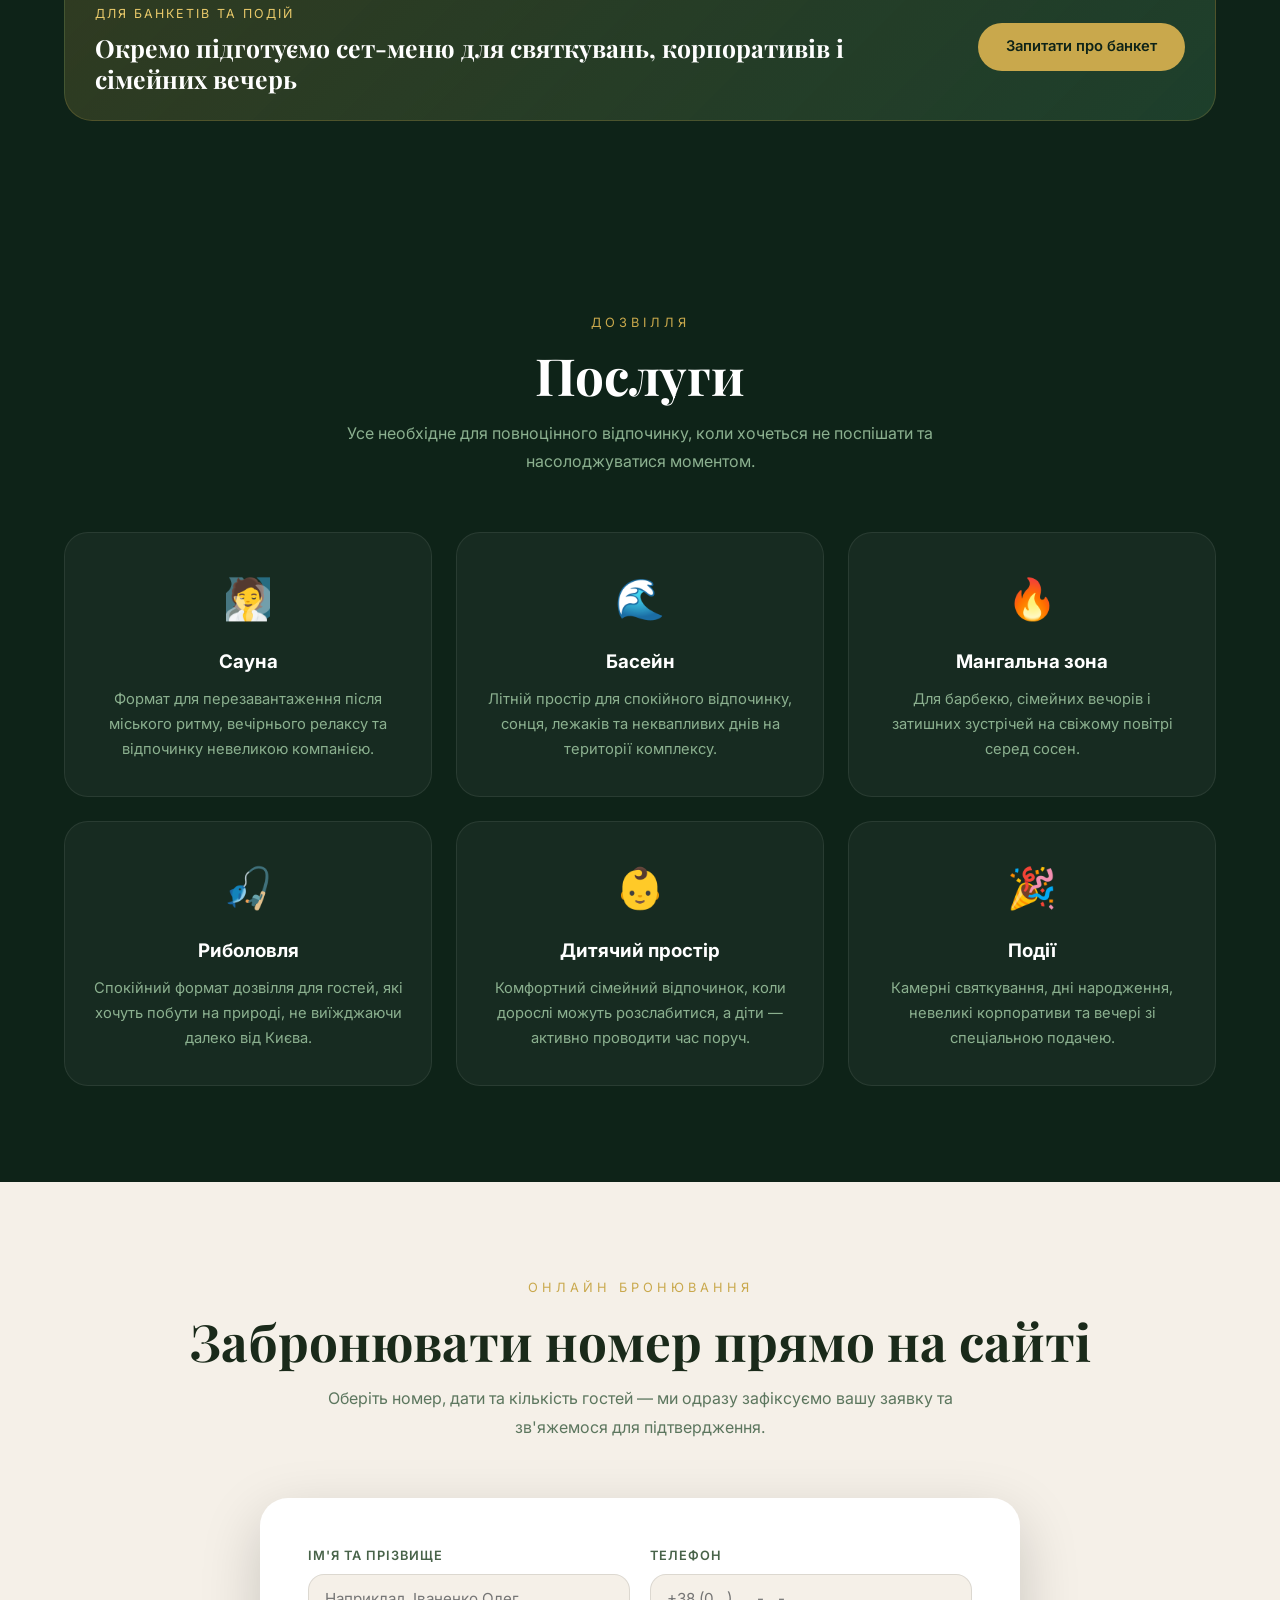
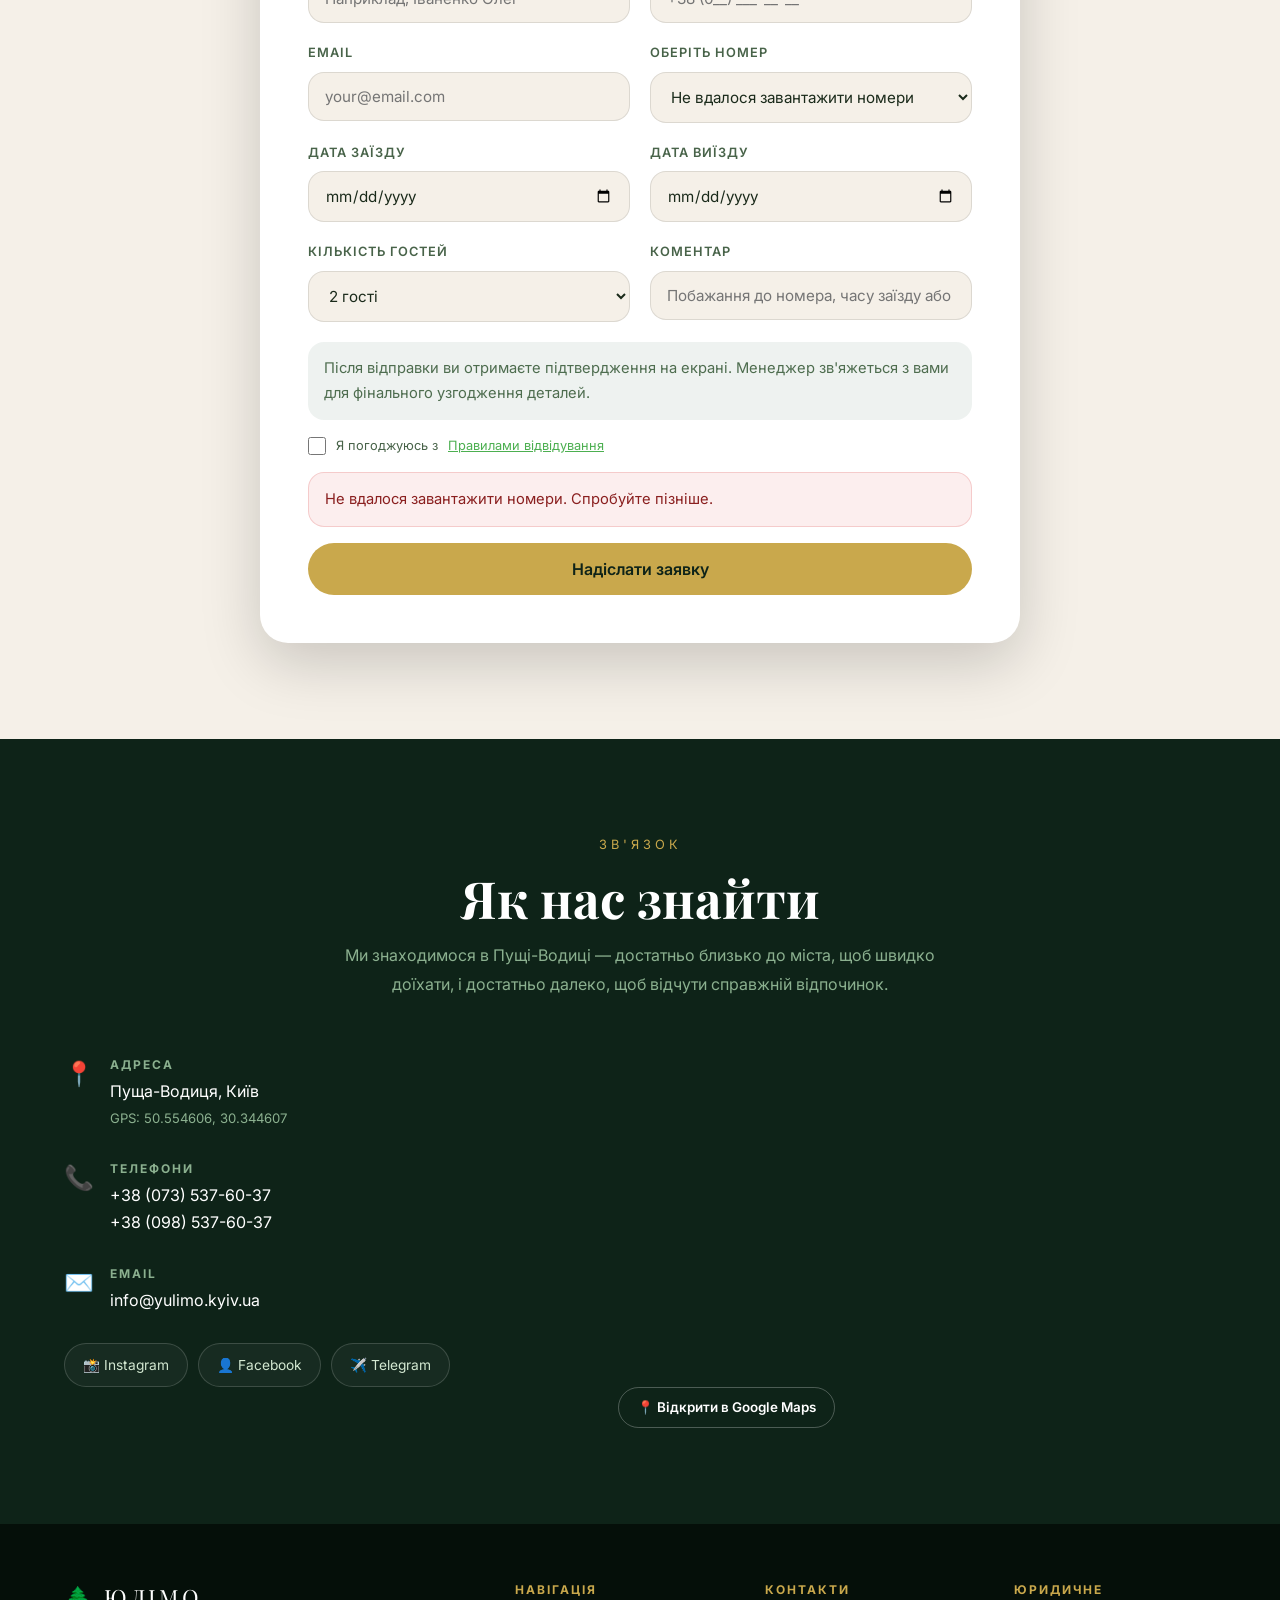
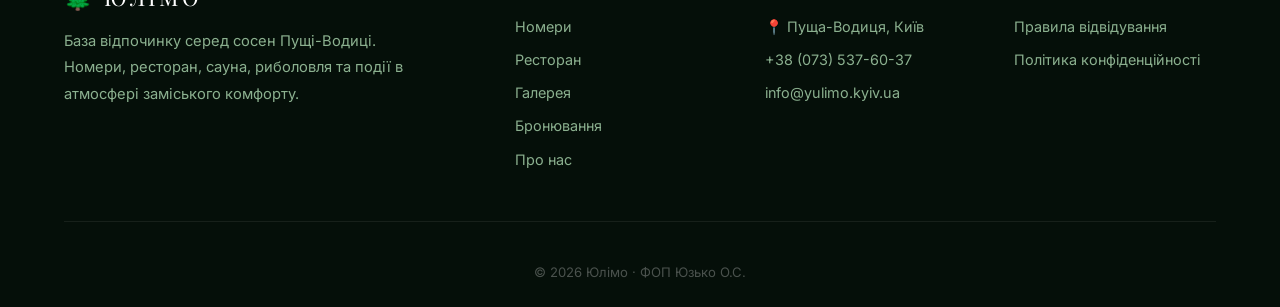
==== commit cd6c0d02: "Fix footer email, menu subtitle, social buttons, and JSON-LD schemas Co-authored-by: imeromua <24527" ====
--- a/frontend/index.html
+++ b/frontend/index.html
@@ -62,10 +62,6 @@
             {"@type": "ImageObject", "url": "https://yulimo.kyiv.ua/images/gallery-cottage.jpg"}
         ],
         "hasMap": "https://www.google.com/maps?q=50.554606,30.344607",
-        "sameAs": [
-            "https://www.instagram.com/yulimo.kyiv.ua/",
-            "https://www.facebook.com/yulimo.kyiv.ua/"
-        ],
         "address": {
             "@type": "PostalAddress",
             "addressLocality": "Пуща-Водиця",
@@ -133,20 +129,14 @@
             {
                 "@type": "ListItem",
                 "position": 2,
-                "name": "Номери та котеджі",
-                "item": "https://yulimo.kyiv.ua/#rooms"
+                "name": "Правила відвідування",
+                "item": "https://yulimo.kyiv.ua/pages/rules.html"
             },
             {
                 "@type": "ListItem",
                 "position": 3,
-                "name": "Ресторан",
-                "item": "https://yulimo.kyiv.ua/#restaurant"
-            },
-            {
-                "@type": "ListItem",
-                "position": 4,
-                "name": "Бронювання",
-                "item": "https://yulimo.kyiv.ua/#booking"
+                "name": "Політика конфіденційності",
+                "item": "https://yulimo.kyiv.ua/pages/privacy.html"
             }
         ]
     }
@@ -202,6 +192,13 @@
     </script>
 </head>
 <body itemscope itemtype="https://schema.org/LodgingBusiness">
+
+<!-- Season banner (shown when season_banner_enabled=true) -->
+<div id="seasonBanner" style="display:none;background:#2d5a27;color:#fff;text-align:center;padding:10px 16px;position:relative;font-size:.9rem;">
+    <span id="seasonBannerText"></span>
+    <button onclick="document.getElementById('seasonBanner').style.display='none'" style="background:none;border:none;color:#fff;position:absolute;right:16px;top:50%;transform:translateY(-50%);cursor:pointer;font-size:1.2rem;" aria-label="Закрити">×</button>
+</div>
+
     <nav class="navbar" id="navbar">
         <div class="container nav-inner">
             <a href="#home" class="logo">
@@ -524,7 +521,7 @@
             <div class="section-header">
                 <p class="section-label">Меню ресторану</p>
                 <h2 class="section-title">Смаки, заради яких хочеться лишитися довше</h2>
-                <p class="section-subtitle">Тимчасове демо-меню для презентації сайту. Пізніше його можна легко замінити на реальні позиції, ціни та фото страв.</p>
+                <p class="section-subtitle">Авторська кухня ресторану «Сосновий дім» — від сніданків до вечерь і святкових подій.</p>
             </div>
             <div class="menu-grid">
                 <article class="menu-card reveal">
@@ -727,9 +724,9 @@
                         </div>
                     </div>
                     <div class="contact-socials reveal">
-                        <button type="button" class="social-btn social-disabled" data-placeholder="instagram">📸 Instagram <span>скоро</span></button>
-                        <button type="button" class="social-btn social-disabled" data-placeholder="facebook">👤 Facebook <span>скоро</span></button>
-                        <button type="button" class="social-btn social-disabled" data-placeholder="telegram">✈️ Telegram <span>скоро</span></button>
+                        <span class="social-btn social-disabled">📸 Instagram</span>
+                        <span class="social-btn social-disabled">👤 Facebook</span>
+                        <span class="social-btn social-disabled">✈️ Telegram</span>
                     </div>
                 </div>
                 <div class="contact-map reveal">
@@ -767,7 +764,7 @@
                     <h5>Контакти</h5>
                     <span class="footer-placeholder">📍 Пуща-Водиця, Київ</span>
                     <a href="tel:+380735376037">+38 (073) 537-60-37</a>
-                    <a href="mailto:yuzko@ukr.net">yuzko@ukr.net</a>
+                    <a href="mailto:info@yulimo.kyiv.ua">info@yulimo.kyiv.ua</a>
                 </div>
                 <div class="footer-legal">
                     <h5>Юридичне</h5>
@@ -782,5 +779,16 @@
     </footer>
 
     <script type="module" src="js/main.js"></script>
+    <script>
+        // Load season banner from settings API
+        fetch('/api/settings').then(r => r.json()).then(json => {
+            if (!json.success) return;
+            const s = json.data;
+            if (s.season_banner_enabled === 'true' && s.season_banner_text) {
+                document.getElementById('seasonBannerText').textContent = s.season_banner_text;
+                document.getElementById('seasonBanner').style.display = 'block';
+            }
+        }).catch(() => {});
+    </script>
 </body>
 </html>
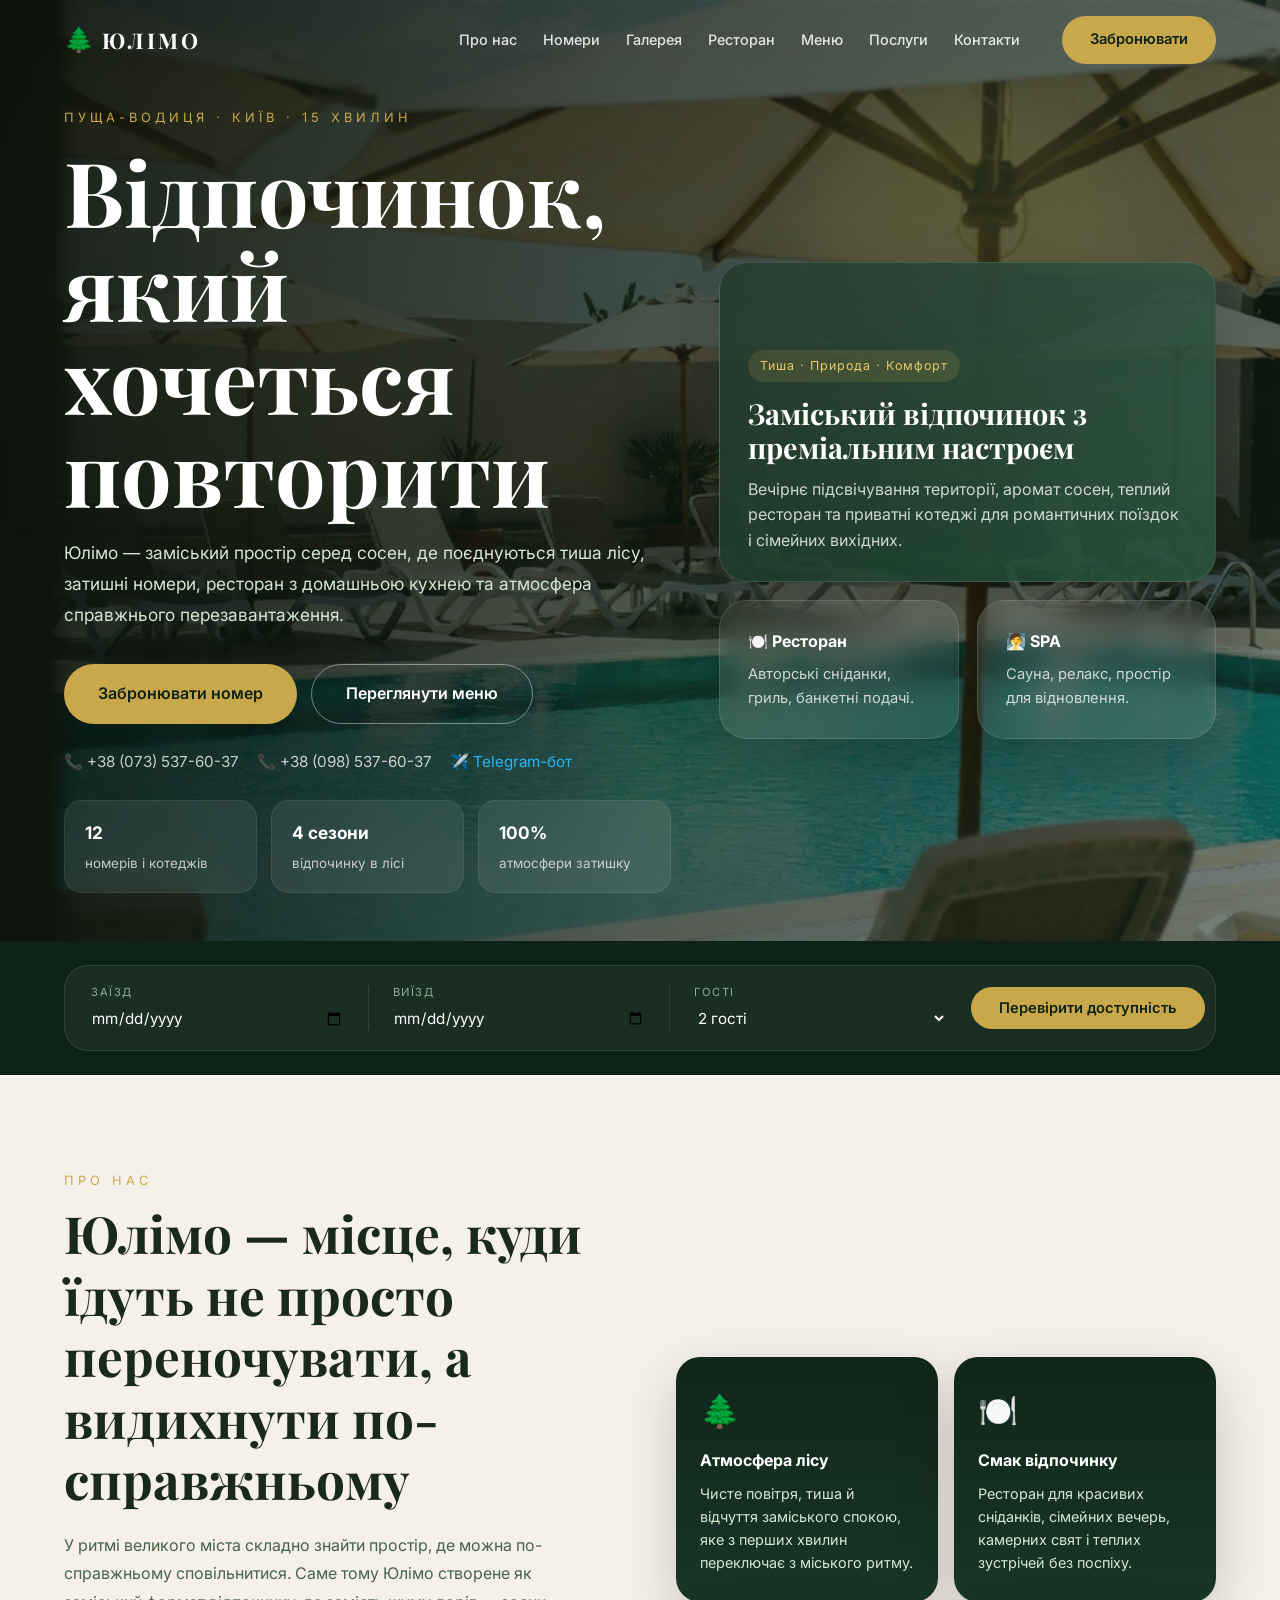
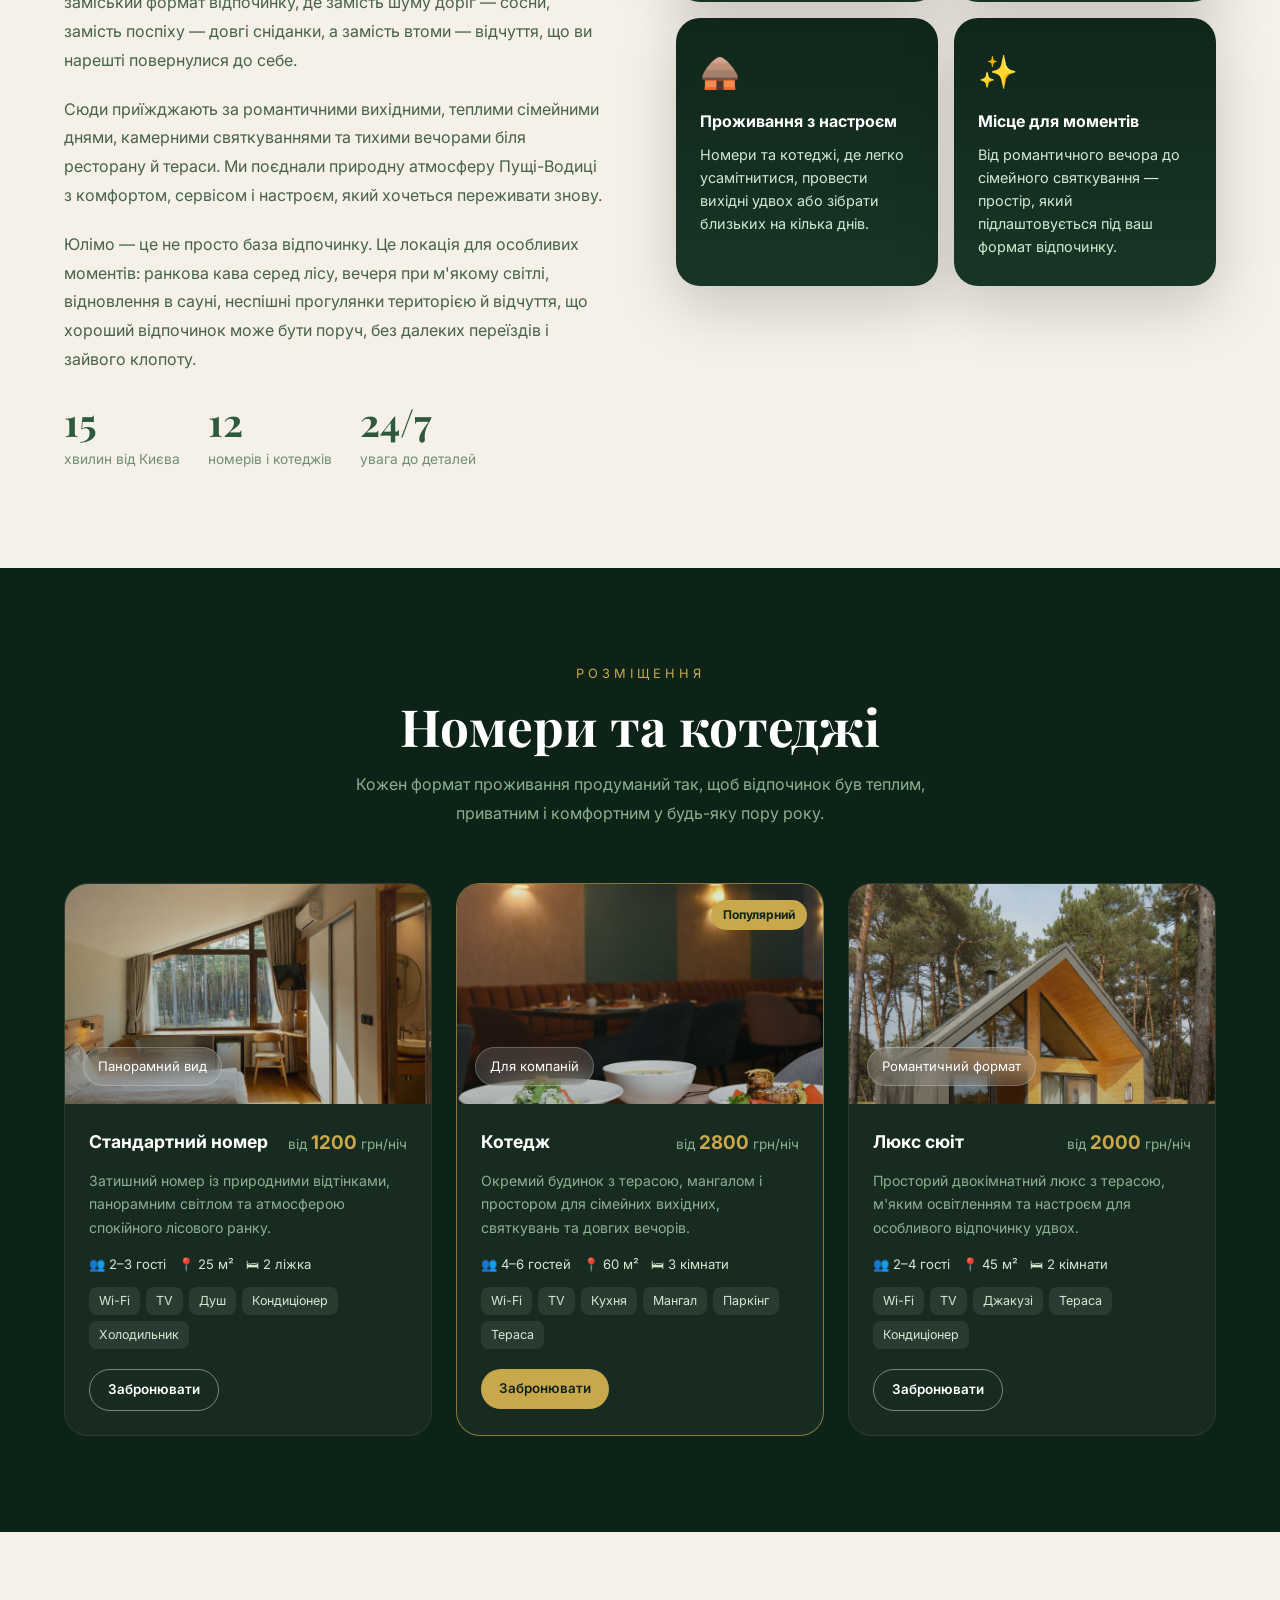
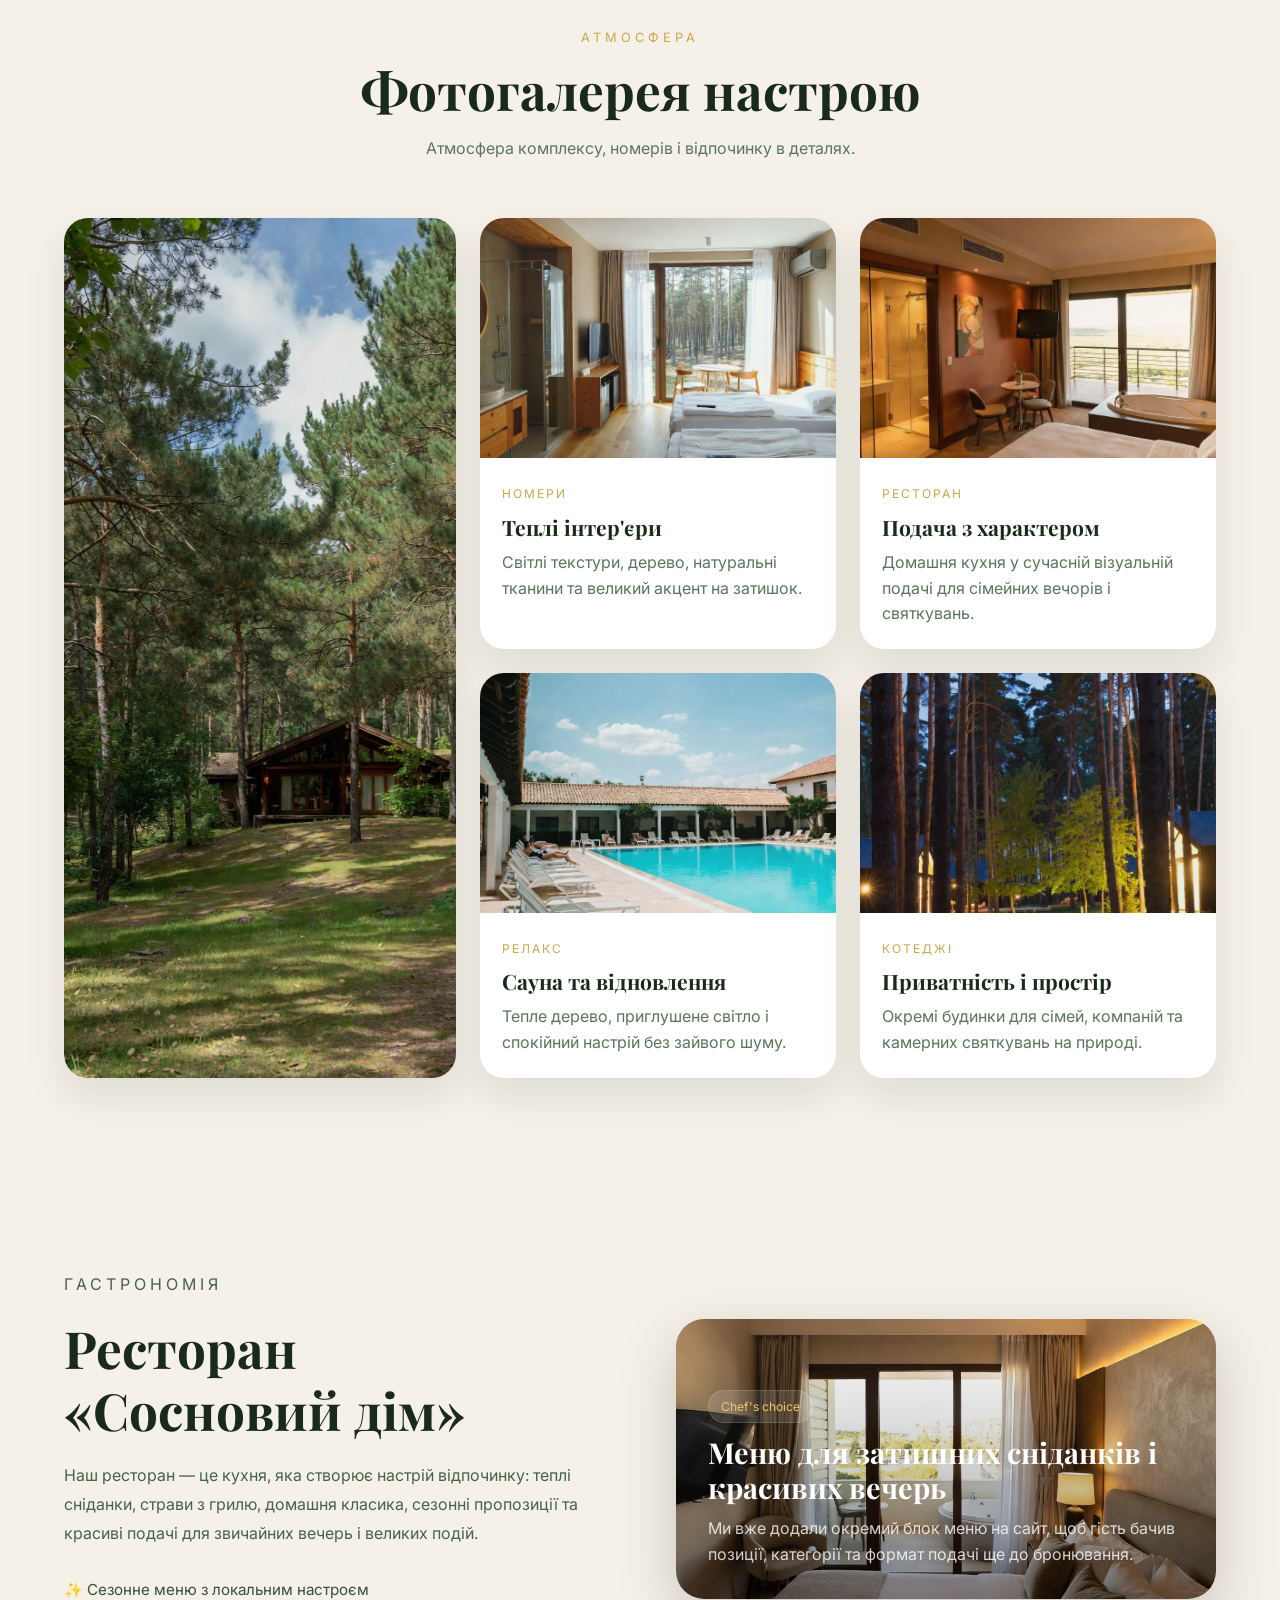
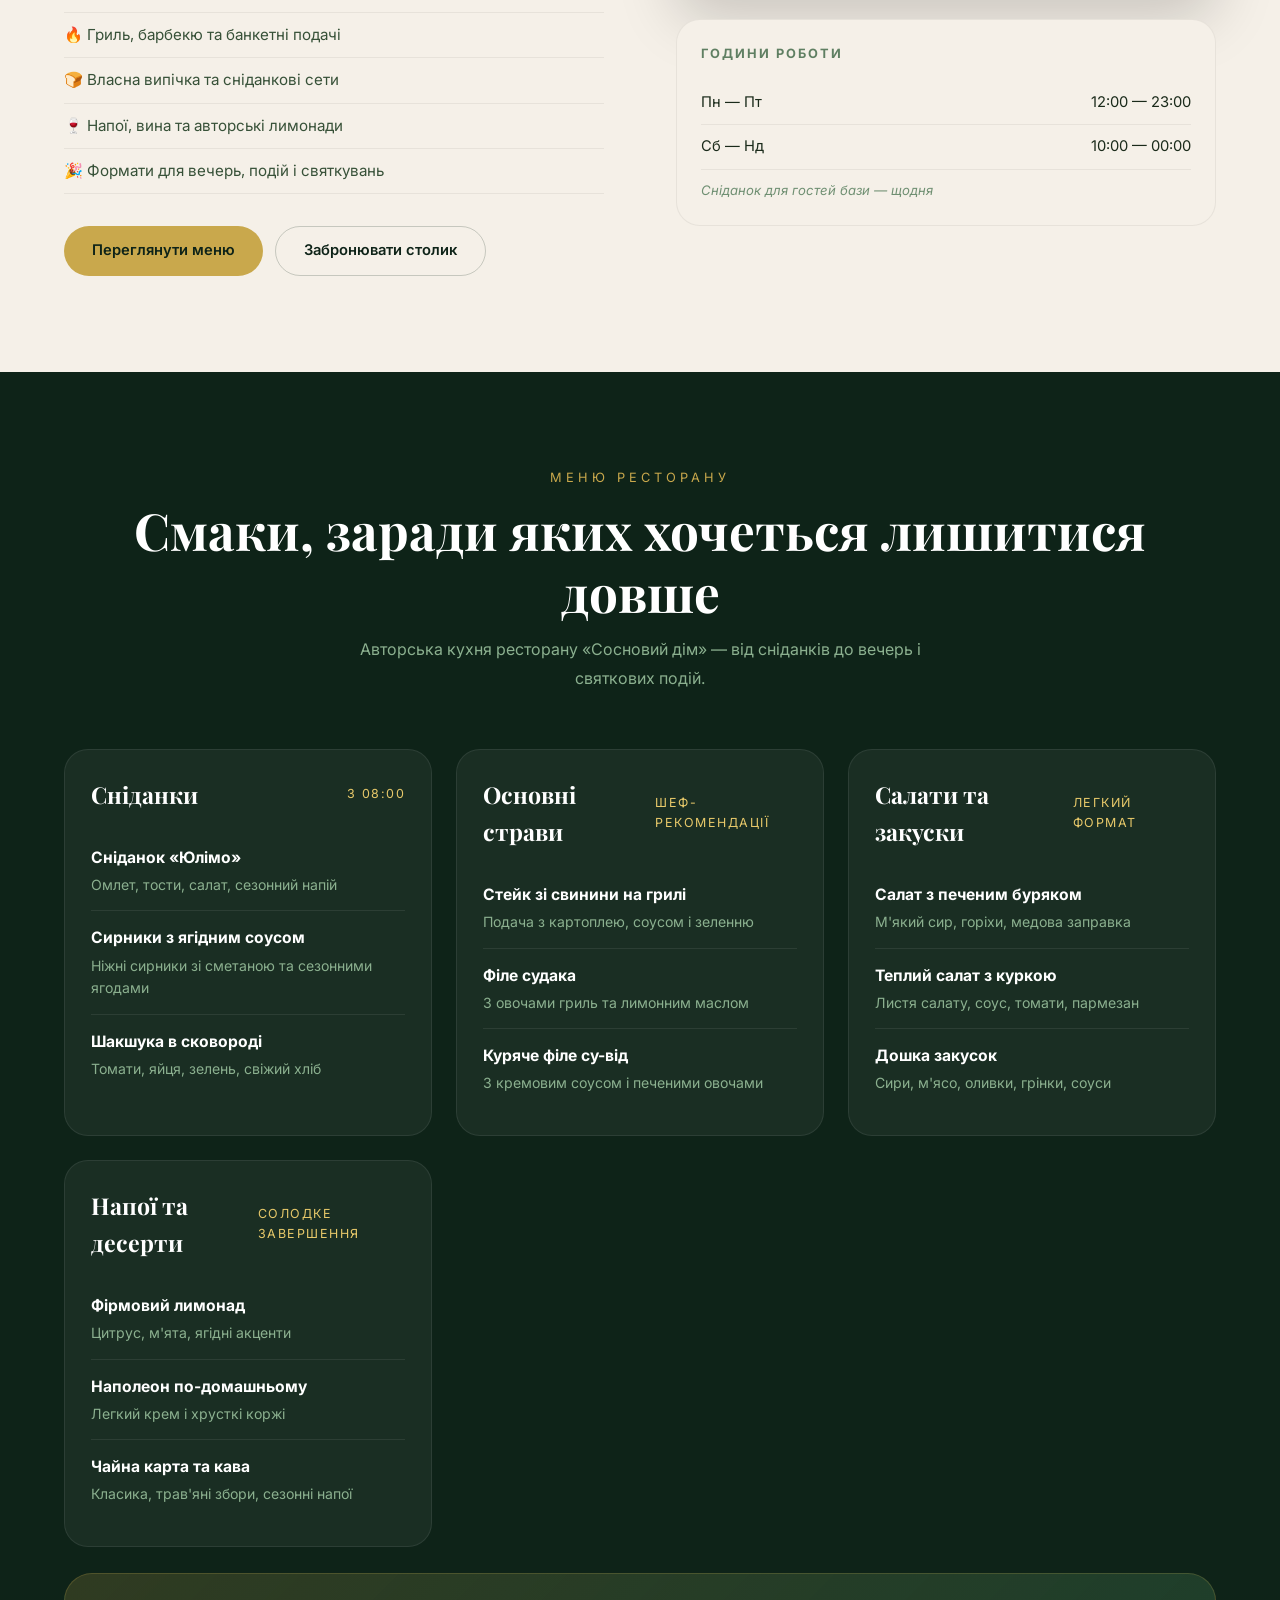
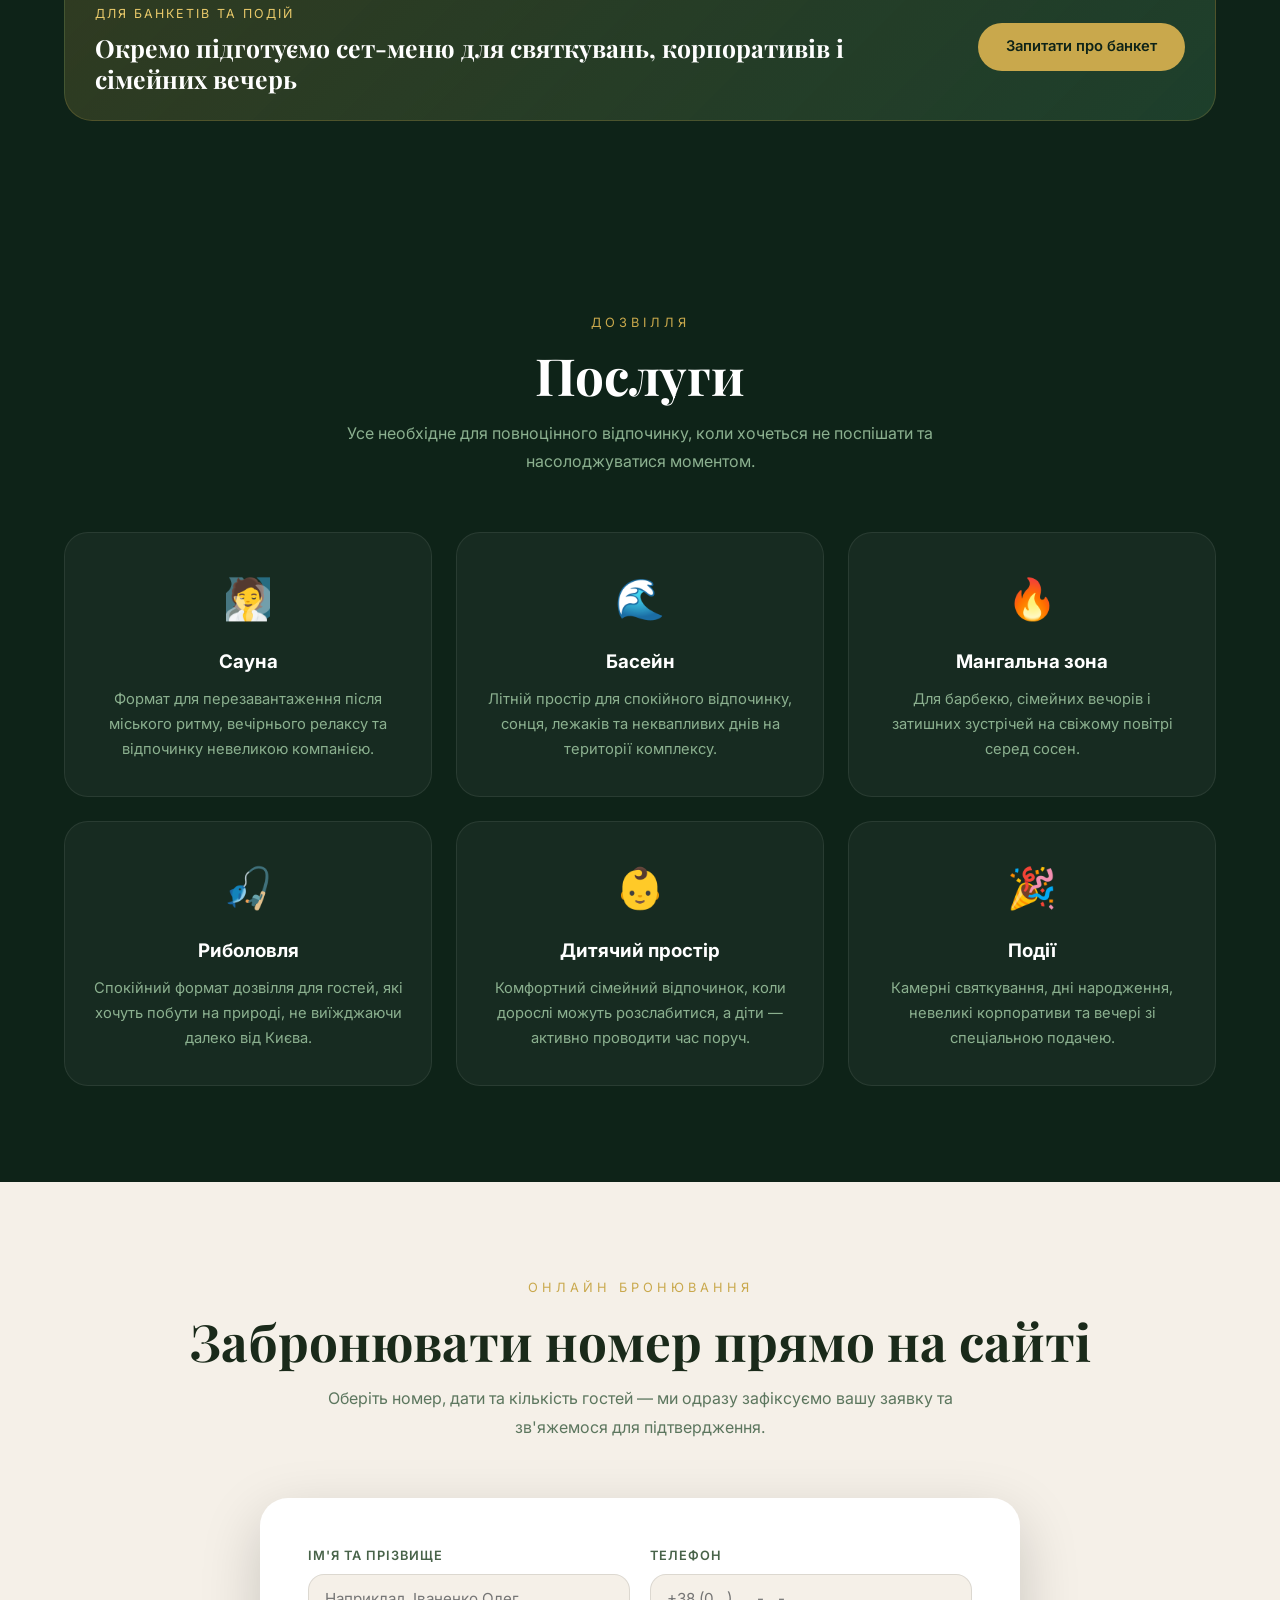
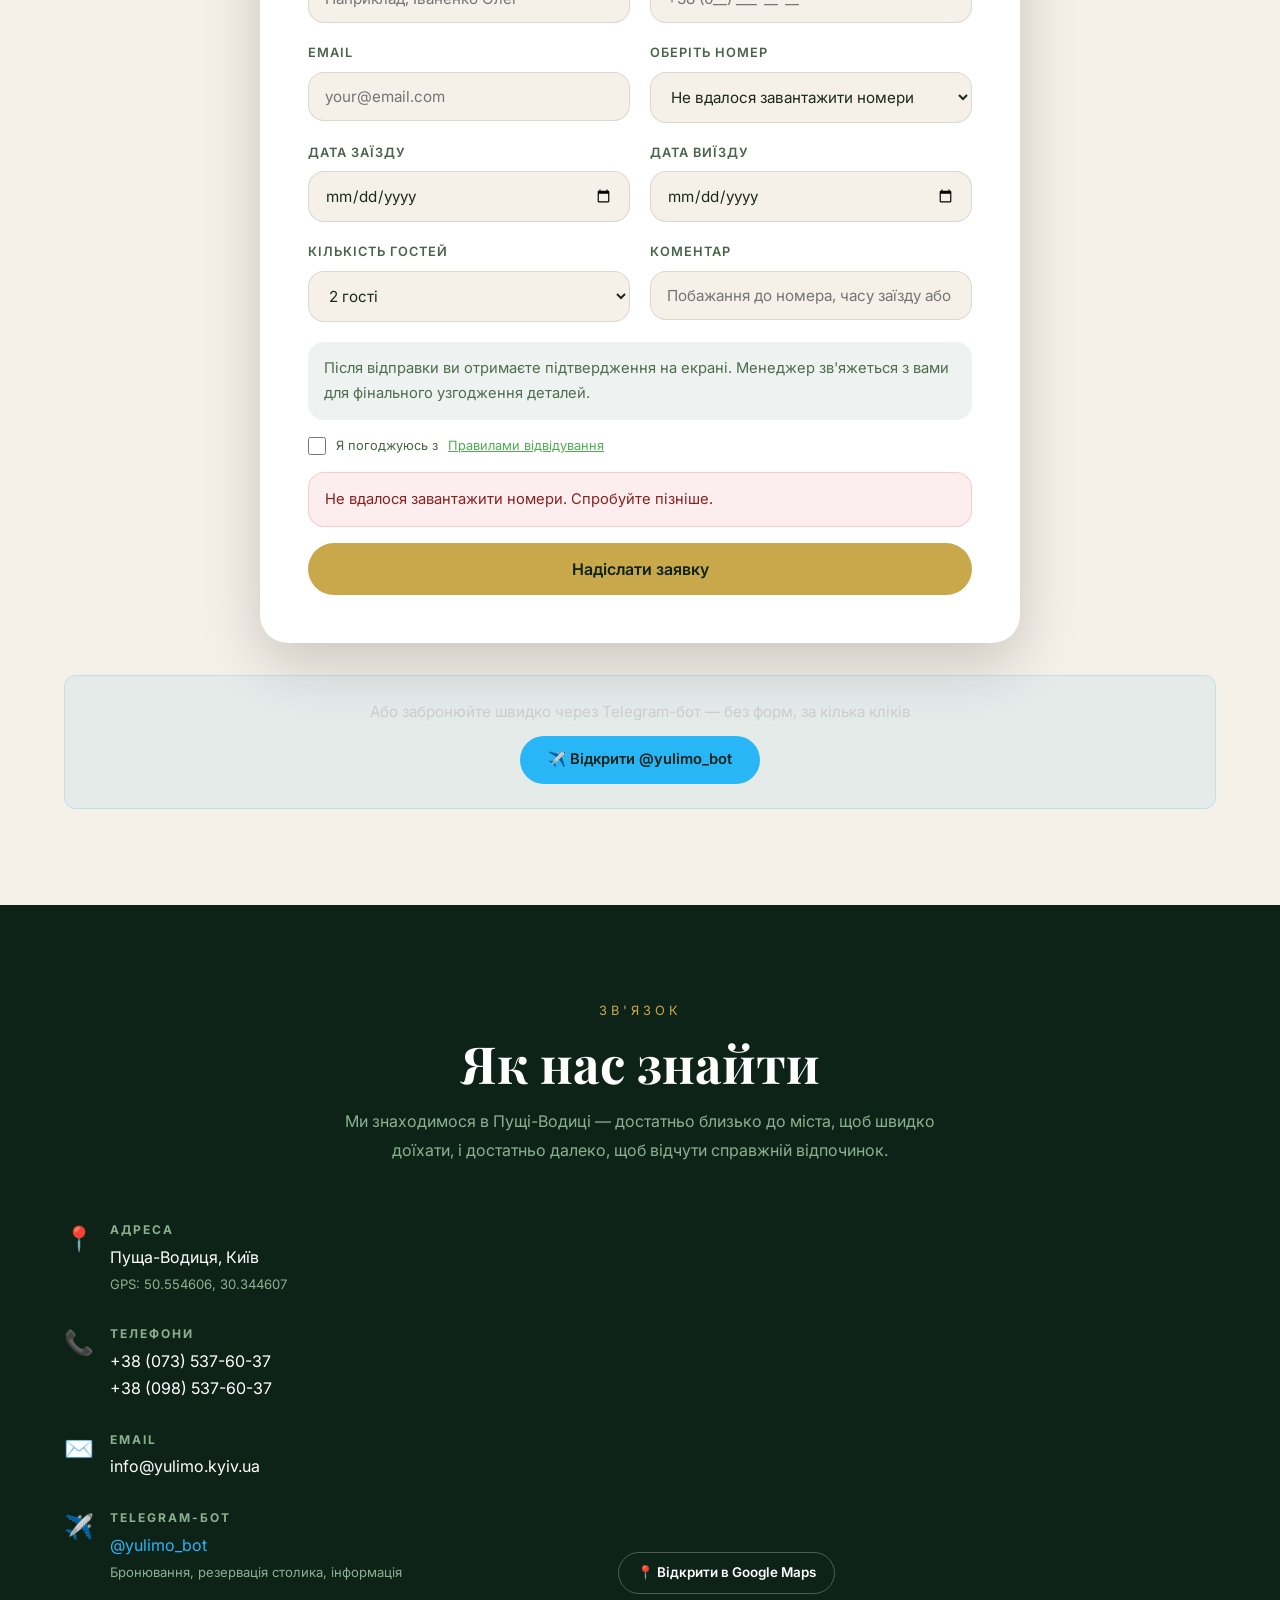
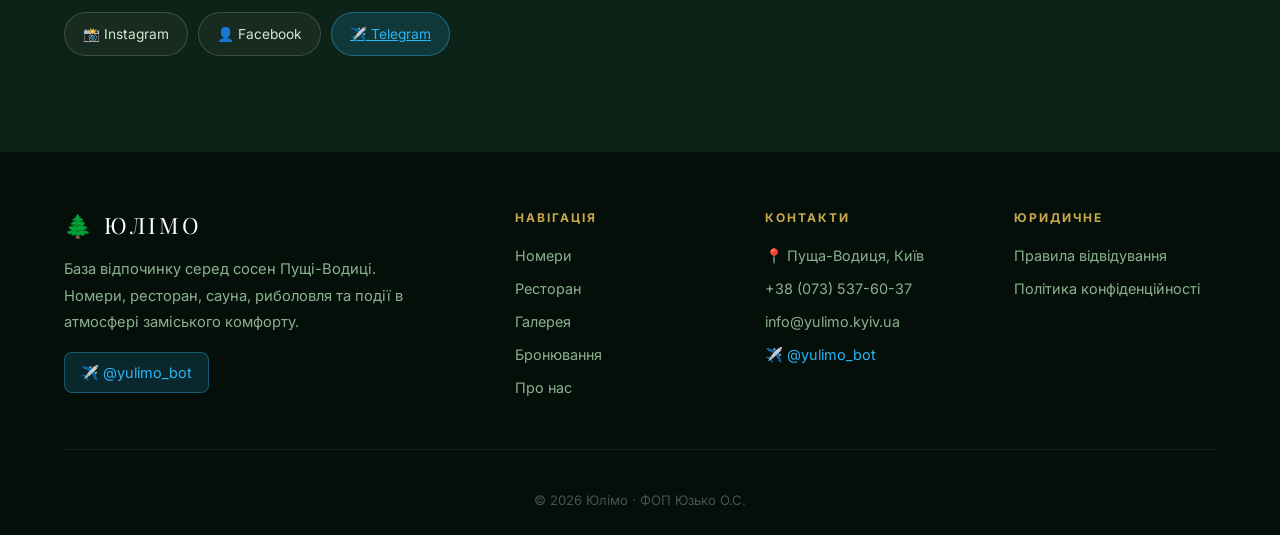
==== commit 7b2ce51e: "feat: add @yulimo_bot Telegram link to contacts, footer and hero section" ====
--- a/frontend/index.html
+++ b/frontend/index.html
@@ -238,6 +238,7 @@
                 <div class="hero-phones">
                     <a href="tel:+380735376037" class="hero-phone">📞 +38 (073) 537-60-37</a>
                     <a href="tel:+380985376037" class="hero-phone">📞 +38 (098) 537-60-37</a>
+                    <a href="https://t.me/yulimo_bot" target="_blank" rel="noopener" class="hero-phone" style="color:#29b6f6;">✈️ Telegram-бот</a>
                 </div>
                 <div class="hero-metrics">
                     <div class="hero-metric">
@@ -688,6 +689,10 @@
                 <div class="form-status" id="bookingStatus" aria-live="polite"></div>
                 <button type="submit" class="btn btn-primary btn-lg btn-full">Надіслати заявку</button>
             </form>
+            <div style="text-align:center;margin-top:2rem;padding:1.5rem;background:rgba(41,182,246,0.08);border-radius:12px;border:1px solid rgba(41,182,246,0.2);">
+                <p style="margin:0 0 .75rem;color:#ccc;font-size:.95rem;">Або забронюйте швидко через Telegram-бот — без форм, за кілька кліків</p>
+                <a href="https://t.me/yulimo_bot" target="_blank" rel="noopener" class="btn btn-primary" style="background:#29b6f6;border-color:#29b6f6;">✈️ Відкрити @yulimo_bot</a>
+            </div>
         </div>
     </section>
 
@@ -723,10 +728,18 @@
                             <p><a href="mailto:info@yulimo.kyiv.ua">info@yulimo.kyiv.ua</a></p>
                         </div>
                     </div>
+                    <div class="contact-item reveal">
+                        <div class="contact-icon">✈️</div>
+                        <div>
+                            <h4>Telegram-бот</h4>
+                            <p><a href="https://t.me/yulimo_bot" target="_blank" rel="noopener" style="color:#29b6f6;">@yulimo_bot</a></p>
+                            <small>Бронювання, резервація столика, інформація</small>
+                        </div>
+                    </div>
                     <div class="contact-socials reveal">
                         <span class="social-btn social-disabled">📸 Instagram</span>
                         <span class="social-btn social-disabled">👤 Facebook</span>
-                        <span class="social-btn social-disabled">✈️ Telegram</span>
+                        <a href="https://t.me/yulimo_bot" target="_blank" rel="noopener" class="social-btn" style="background:rgba(41,182,246,0.15);border-color:rgba(41,182,246,0.4);color:#29b6f6;">✈️ Telegram</a>
                     </div>
                 </div>
                 <div class="contact-map reveal">
@@ -751,6 +764,7 @@
                 <div class="footer-brand">
                     <div class="footer-logo">🌲 ЮЛІМО</div>
                     <p>База відпочинку серед сосен Пущі-Водиці. Номери, ресторан, сауна, риболовля та події в атмосфері заміського комфорту.</p>
+                    <a href="https://t.me/yulimo_bot" target="_blank" rel="noopener" style="display:inline-flex;align-items:center;gap:.5rem;margin-top:1rem;padding:.5rem 1rem;background:rgba(41,182,246,0.15);border:1px solid rgba(41,182,246,0.35);border-radius:8px;color:#29b6f6;text-decoration:none;font-size:.9rem;transition:background .2s;">✈️ @yulimo_bot</a>
                 </div>
                 <div class="footer-links">
                     <h5>Навігація</h5>
@@ -765,6 +779,7 @@
                     <span class="footer-placeholder">📍 Пуща-Водиця, Київ</span>
                     <a href="tel:+380735376037">+38 (073) 537-60-37</a>
                     <a href="mailto:info@yulimo.kyiv.ua">info@yulimo.kyiv.ua</a>
+                    <a href="https://t.me/yulimo_bot" target="_blank" rel="noopener" style="color:#29b6f6;">✈️ @yulimo_bot</a>
                 </div>
                 <div class="footer-legal">
                     <h5>Юридичне</h5>
